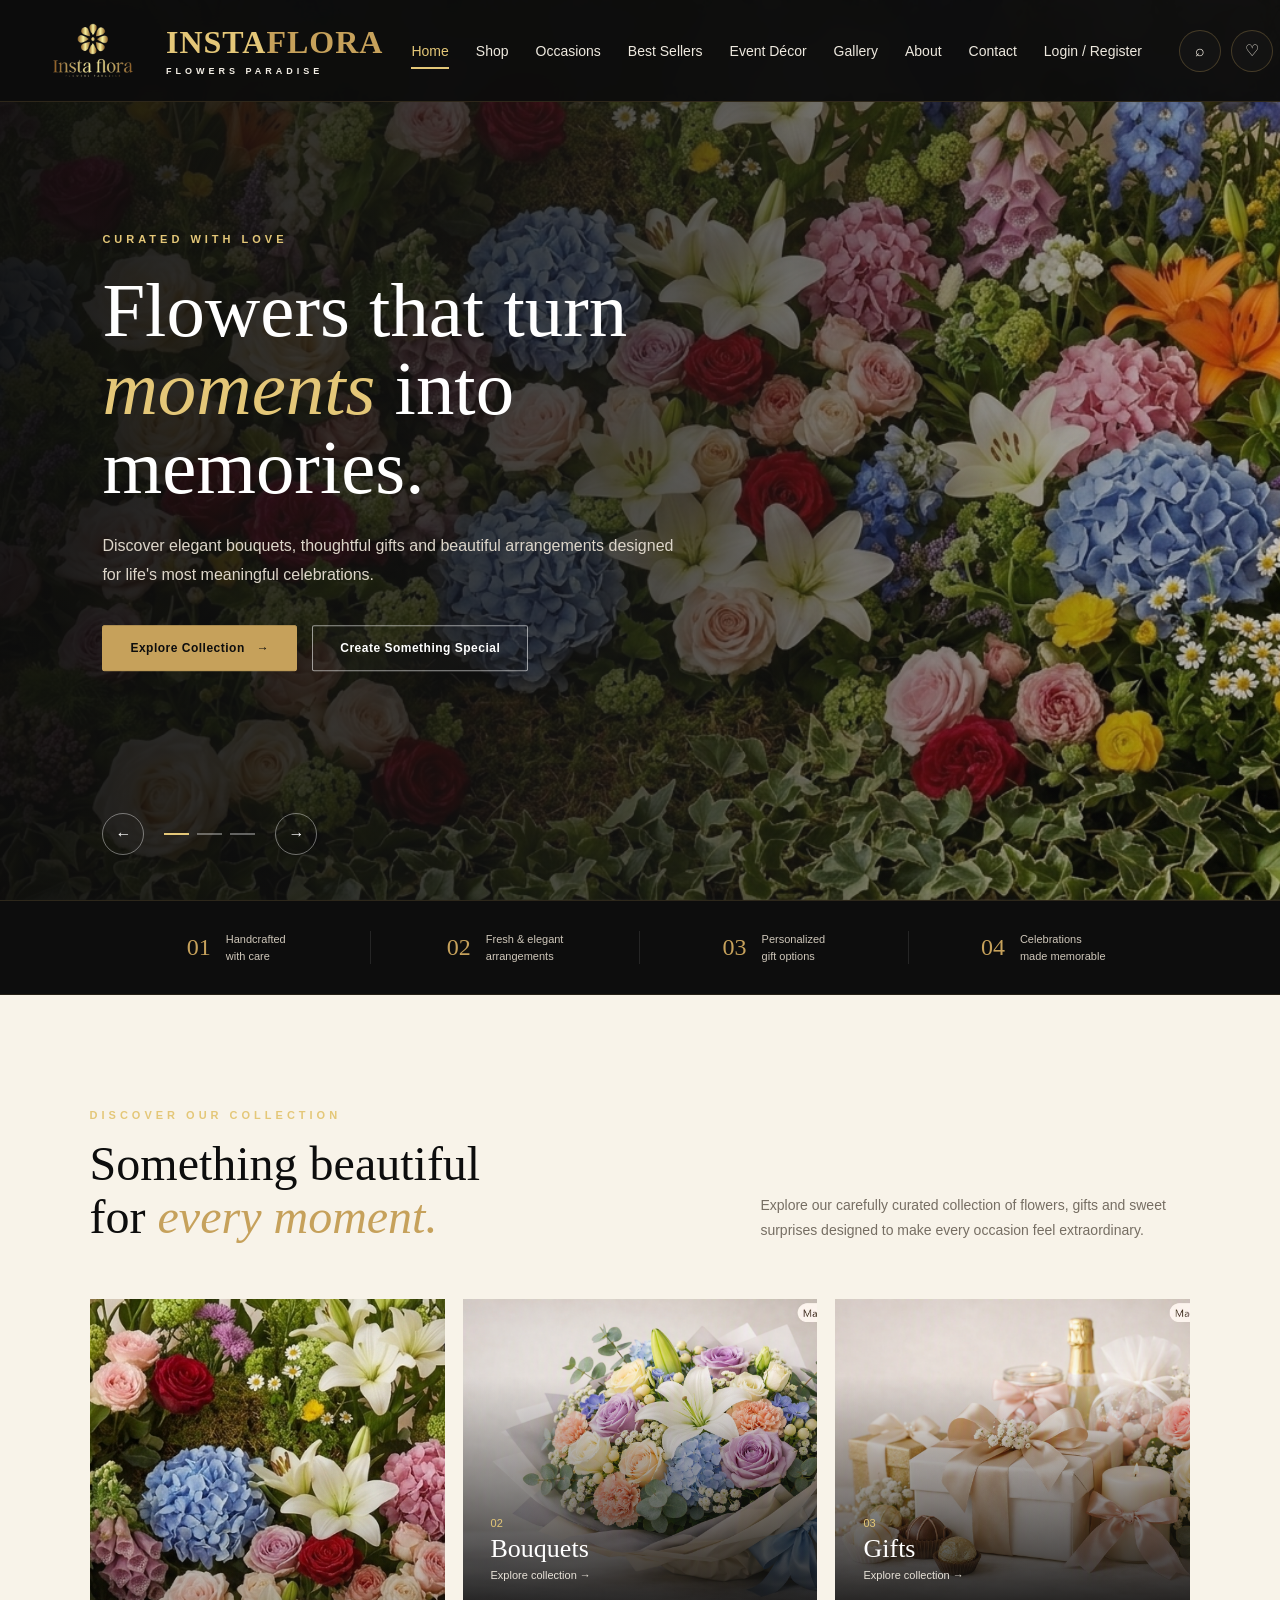
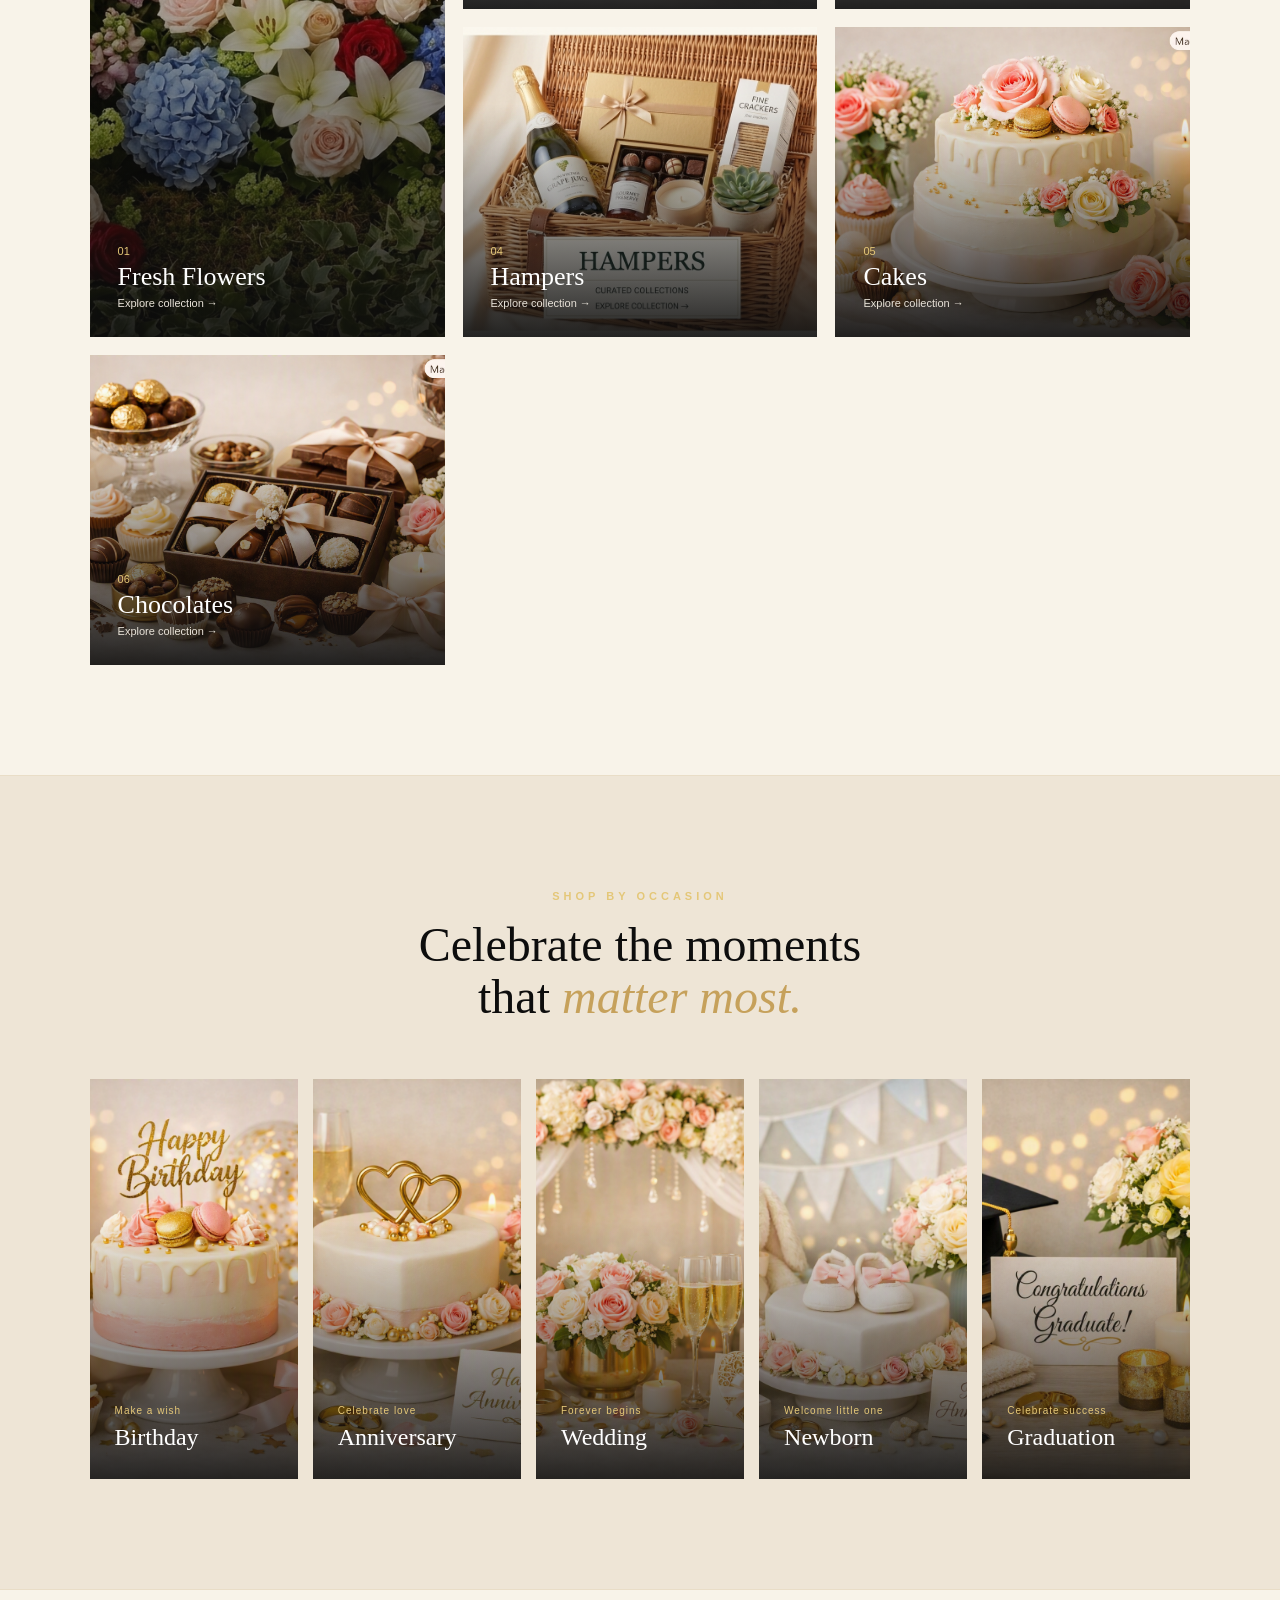
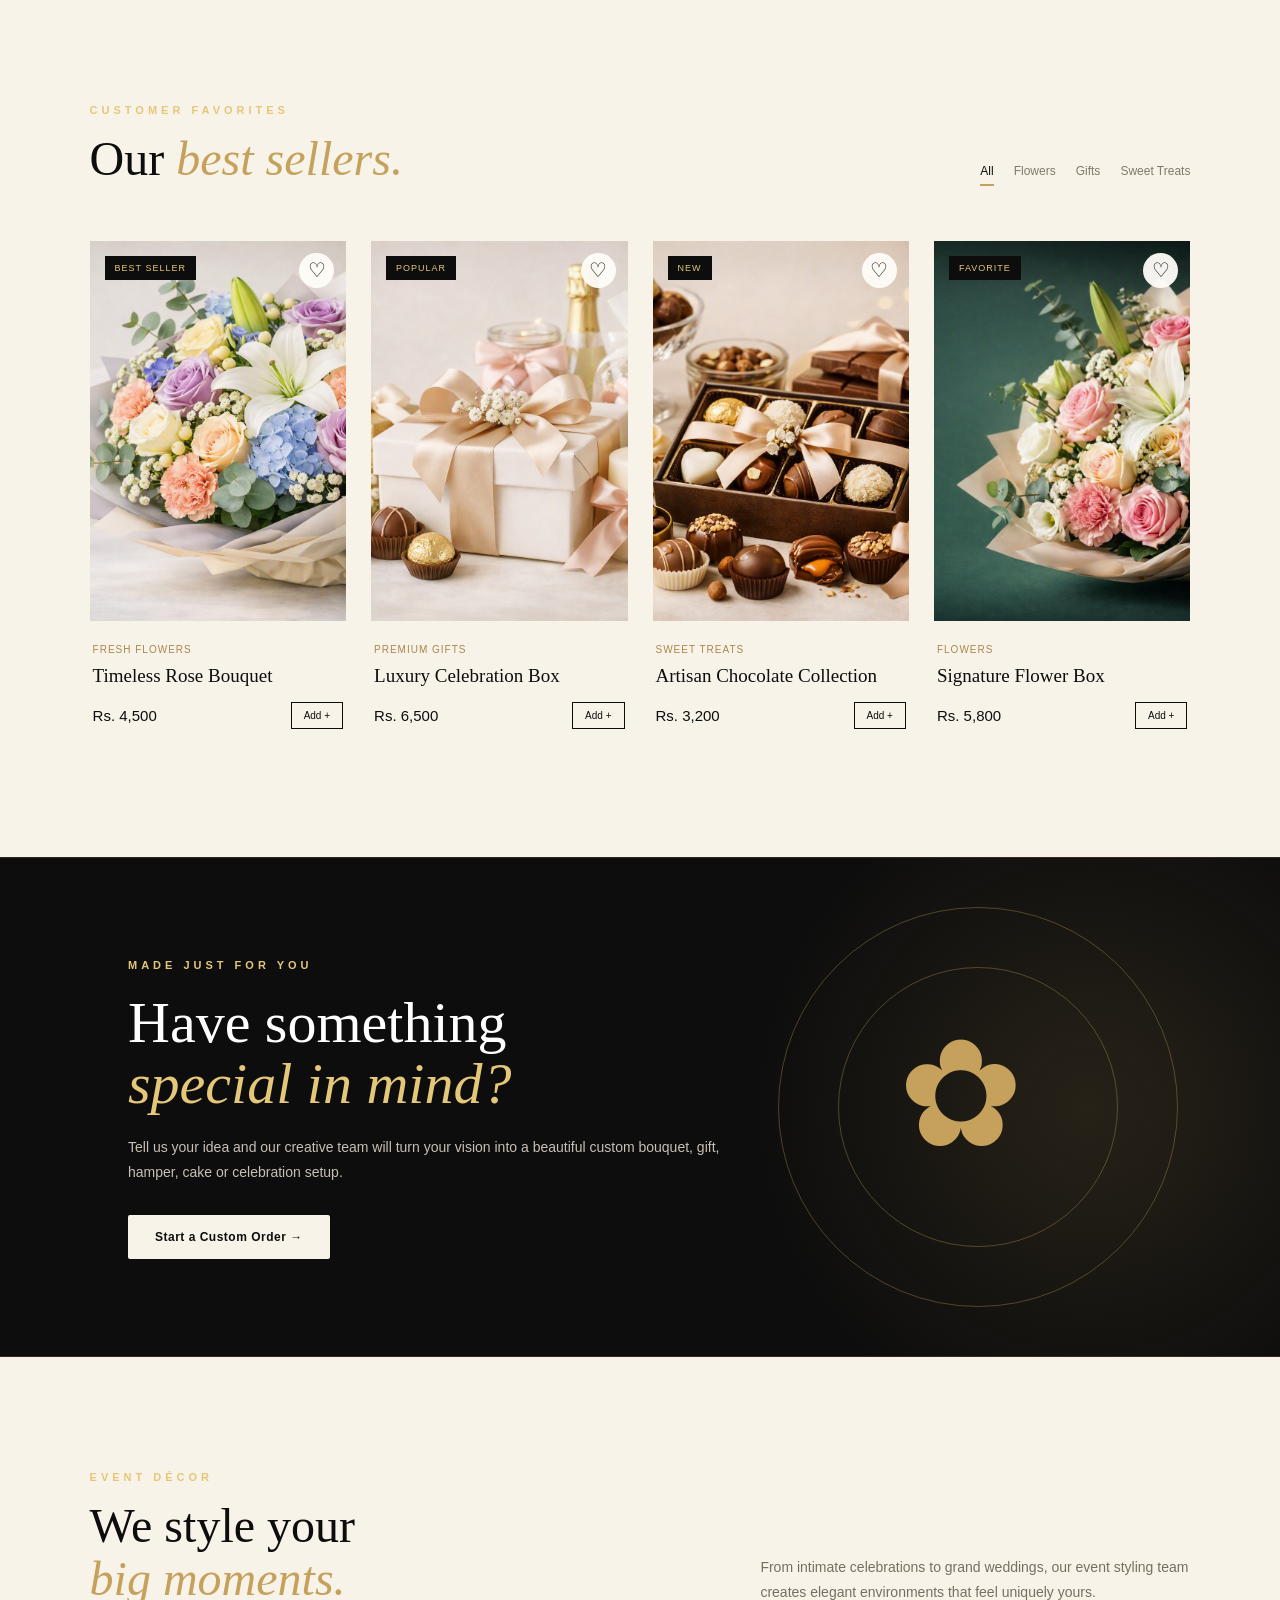
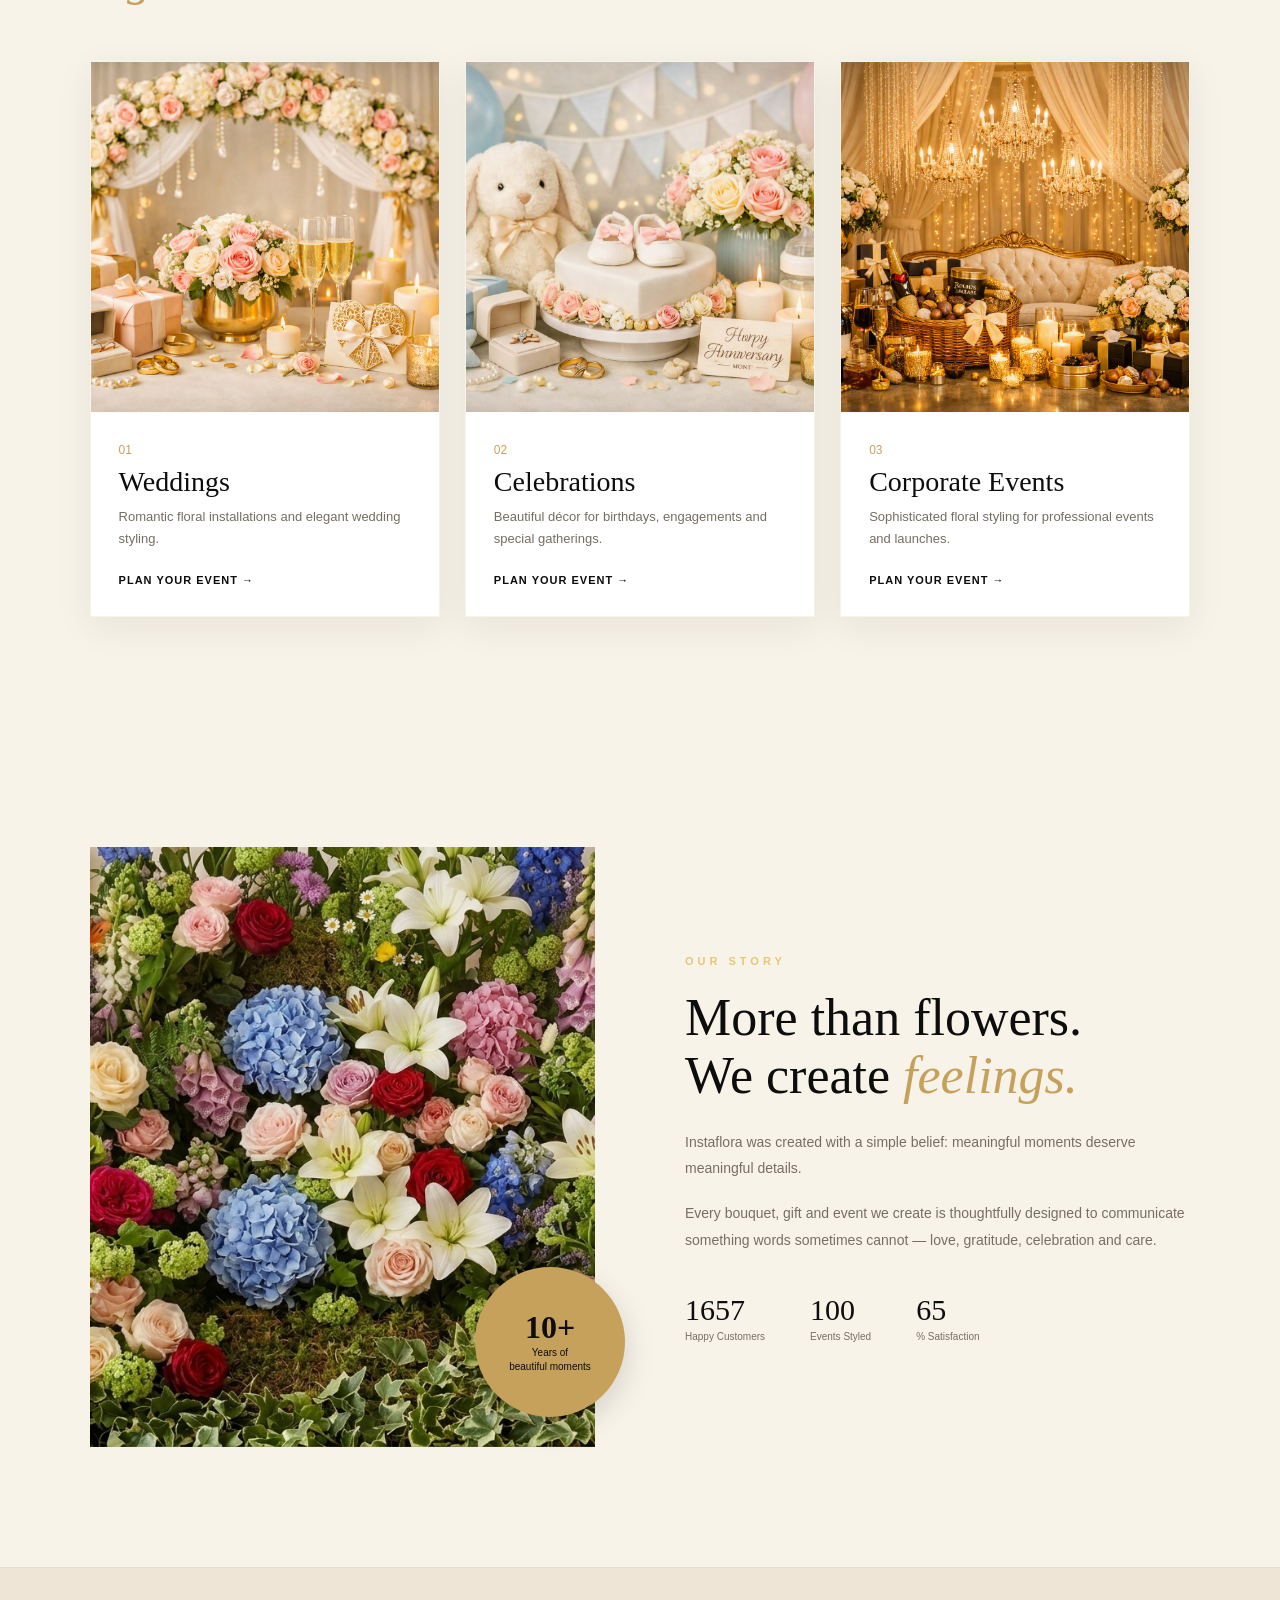
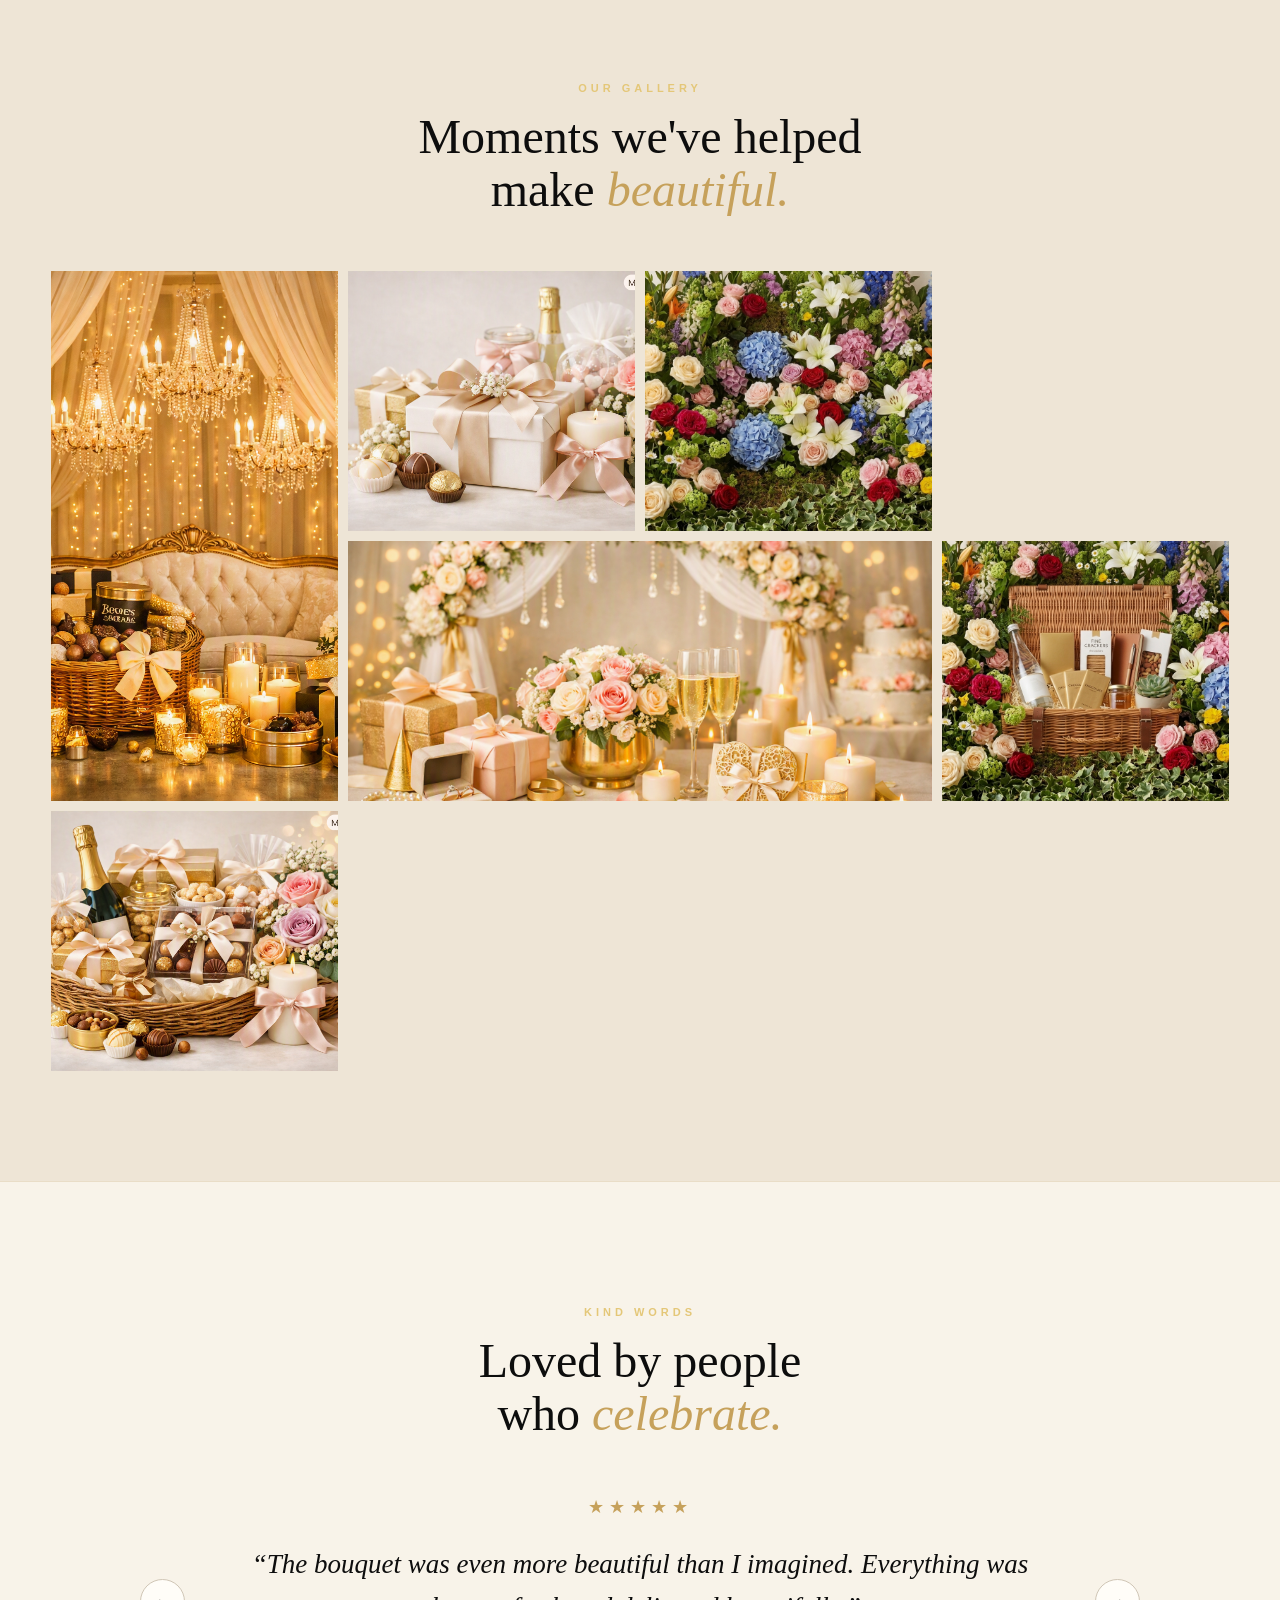
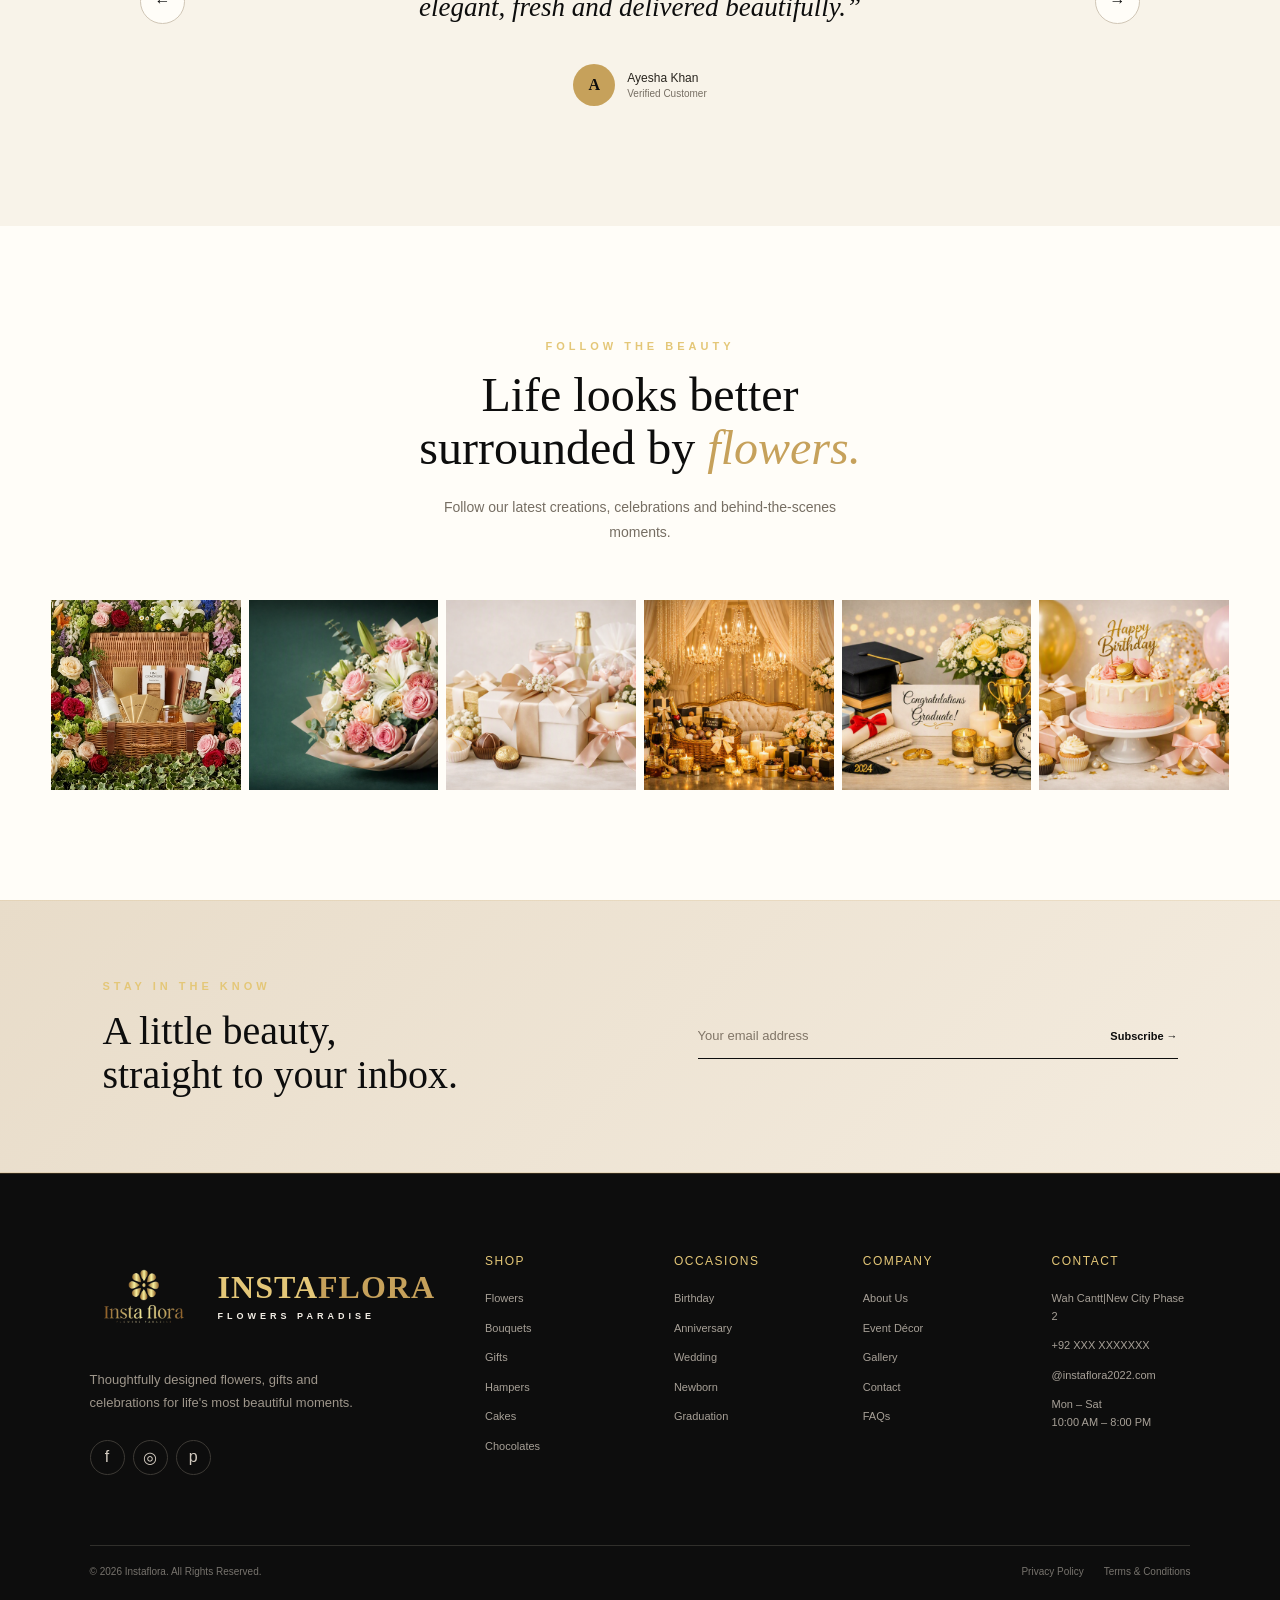
==== index.html @ aaa312b4 "Updated Instaflora website" ====
<!DOCTYPE html>
<html lang="en">
<head>

<meta charset="UTF-8">
<meta name="viewport" content="width=device-width, initial-scale=1.0">

<title>Instaflora | Flowers, Gifts & Event Décor</title>

<meta name="description"
content="Instaflora creates beautiful flowers, gifts, hampers, cakes, chocolates and elegant event décor for every special occasion.">

<link rel="stylesheet" href="index.css">

</head>

<body>

<!-- =====================================================
     NAVBAR
===================================================== -->

<header class="navbar" id="navbar">
    

    <div class="nav-container">

          <a href="index.html" class="brand">

    <img src="Logoinstaflora-removebg-preview.png" alt="Instaflora Logo">

    <div class="brand-text">
        <span>INSTA</span>FLORA
        <small>FLOWERS PARADISE</small>
    </div>

</a>


        <nav class="nav-menu" id="navMenu">

            <a href="#home" class="active">Home</a>

            <a href="shop.html">Shop</a>

            <a href="occasions.html">Occasions</a>

            <a href="#bestsellers">Best Sellers</a>

            <a href="#events">Event Décor</a>

            <a href="#gallery">Gallery</a>

            <a href="#about">About</a>

            <a href="#contact">Contact</a>
            <a href="#" class="mobile-account" id="mobileAccountBtn">
    Login / Register
</a>
         <div class="nav-actions">
      

            <button class="nav-icon" id="searchBtn" title="Search">
    ⌕
</button>

            <button class="nav-icon" title="Wishlist">
                ♡
            </button>

            <button class="nav-icon cart-button" title="Shopping Cart">
                🛒
                <span class="cart-count">0</span>

</nav>
       
         
            <button class="menu-toggle" id="menuToggle">
                ☰
            </button>

        </div>

    </div>

</header>
<!-- SEARCH OVERLAY -->
<div class="search-overlay" id="searchOverlay">

    <div class="search-box">

        <button class="search-close" id="searchClose">
            ×
        </button>

        <span>SEARCH INSTAFORA</span>

        <div class="search-input">
            <input
                type="text"
                id="searchInput"
                placeholder="Search flowers, gifts, bouquets..."
            >

            <button id="searchSubmit">
                →
            </button>
        </div>

    </div>

</div>

<!-- =====================================================
     LOGIN / REGISTER POPUP
===================================================== -->

<div class="account-modal" id="accountModal">

    <div class="account-modal-box">

        <button class="account-close" id="accountClose">
            ×
        </button>


        <!-- LOGO -->

        <img src="Logoinstaflora-removebg-preview.png"
             alt="Instaflora"
             class="account-modal-logo">


        <h2>Welcome to Instaflora</h2>

        <p class="account-modal-subtitle">
            Login or create your account
        </p>


        <!-- TABS -->

        <div class="account-tabs">

            <button class="account-tab active"
                    id="loginTab">

                Login

            </button>

            <button class="account-tab"
                    id="registerTab">

                Register

            </button>

        </div>


        <!-- LOGIN FORM -->

        <form class="account-form active"
              id="loginForm">

            <input
                type="email"
                placeholder="Email Address"
                required
            >

            <input
                type="password"
                placeholder="Password"
                required
            >

            <div class="account-options">

                <label>
                    <input type="checkbox">
                    Remember me
                </label>

                <a href="#">
                    Forgot Password?
                </a>

            </div>

            <button type="submit"
                    class="account-submit">

                Login

            </button>

        </form>


        <!-- REGISTER FORM -->

        <form class="account-form"
              id="registerForm">

            <input
                type="text"
                placeholder="Full Name"
                required
            >

            <input
                type="email"
                placeholder="Email Address"
                required
            >

            <input
                type="tel"
                placeholder="Phone Number"
                required
            >

            <input
                type="password"
                placeholder="Create Password"
                required
            >

            <input
                type="password"
                placeholder="Confirm Password"
                required
            >

            <button type="submit"
                    class="account-submit">

                Create Account

            </button>

        </form>


    </div>

</div>

<!-- =====================================================
     HERO
===================================================== -->

<main id="home">

<section class="hero">

    <div class="hero-slider">

        <!-- Slide 1 -->

        <div class="hero-slide active">

            <div class="hero-content">

                <span class="eyebrow">
                    CURATED WITH LOVE
                </span>

                <h1>
                    Flowers that turn
                    <span>moments</span>
                    into memories.
                </h1>

                <p>
                    Discover elegant bouquets, thoughtful gifts and
                    beautiful arrangements designed for life's most
                    meaningful celebrations.
                </p>

                <div class="hero-buttons">

                    <a href="#shop" class="btn btn-primary">
                        Explore Collection
                        <span>→</span>
                    </a>

                    <a href="#custom" class="btn btn-outline">
                        Create Something Special
                    </a>

                </div>

            </div>

        </div>


        <!-- Slide 2 -->

        <div class="hero-slide">

            <div class="hero-content">

                <span class="eyebrow">
                    YOUR MOMENT • YOUR STYLE
                </span>

                <h1>
                    Thoughtful gifts
                    <span>beautifully wrapped.</span>
                </h1>

                <p>
                    From luxurious hampers to personalized gifts,
                    create a present they will remember long after
                    the celebration ends.
                </p>

                <div class="hero-buttons">

                    <a href="#bestsellers" class="btn btn-primary">
                        Shop Best Sellers
                        <span>→</span>
                    </a>

                    <a href="#custom" class="btn btn-outline">
                        Customize a Gift
                    </a>

                </div>

            </div>

        </div>


        <!-- Slide 3 -->

        <div class="hero-slide">

            <div class="hero-content">

                <span class="eyebrow">
                    EVENTS • WEDDINGS • CELEBRATIONS
                </span>

                <h1>
                    Make your celebration
                    <span>unforgettable.</span>
                </h1>

                <p>
                    Elegant floral styling and event décor designed
                    around your vision, your venue and your story.
                </p>

                <div class="hero-buttons">

                    <a href="#events" class="btn btn-primary">
                        Discover Event Décor
                        <span>→</span>
                    </a>

                    <a href="#contact" class="btn btn-outline">
                        Talk to Our Team
                    </a>

                </div>

            </div>

        </div>

    </div>


    <!-- Slider Controls -->

    <div class="slider-controls">

        <button class="slider-arrow" id="prevSlide">
            ←
        </button>

        <div class="slider-dots">

            <button class="dot active" data-slide="0"></button>
            <button class="dot" data-slide="1"></button>
            <button class="dot" data-slide="2"></button>

        </div>

        <button class="slider-arrow" id="nextSlide">
            →
        </button>

    </div>

</section>



<!-- =====================================================
     TRUST BAR
===================================================== -->

<section class="trust-bar">

    <div class="trust-item">
        <strong>01</strong>
        <span>Handcrafted<br>with care</span>
    </div>

    <div class="trust-item">
        <strong>02</strong>
        <span>Fresh & elegant<br>arrangements</span>
    </div>

    <div class="trust-item">
        <strong>03</strong>
        <span>Personalized<br>gift options</span>
    </div>

    <div class="trust-item">
        <strong>04</strong>
        <span>Celebrations<br>made memorable</span>
    </div>

</section>



<!-- =====================================================
     SHOP CATEGORIES
===================================================== -->

<section class="section" id="shop">

    <div class="section-heading">

        <div>

            <span class="section-label">
                DISCOVER OUR COLLECTION
            </span>

            <h2>
                Something beautiful<br>
                for <em>every moment.</em>
            </h2>

        </div>

        <p>
            Explore our carefully curated collection of flowers,
            gifts and sweet surprises designed to make every
            occasion feel extraordinary.
        </p>

    </div>


    <div class="category-grid">

        <a href="#" class="category-card large">

            <img src="flowersgardan.jpg" alt="Fresh Flowers">

            <div class="category-overlay">

                <span>01</span>

                <h3>Fresh Flowers</h3>

                <p>Explore collection →</p>

            </div>

        </a>


        <a href="#" class="category-card">

            <img src="bouq.png" alt="Beautiful Bouquets">

            <div class="category-overlay">

                <span>02</span>

                <h3>Bouquets</h3>

                <p>Explore collection →</p>

            </div>

        </a>


        <a href="#" class="category-card">

            <img src="gift.png" alt="Premium Gifts">

            <div class="category-overlay">

                <span>03</span>

                <h3>Gifts</h3>

                <p>Explore collection →</p>

            </div>

        </a>


        <a href="#" class="category-card">

            <img src="hamper.jpg" alt="Gift Hampers">

            <div class="category-overlay">

                <span>04</span>

                <h3>Hampers</h3>

                <p>Explore collection →</p>

            </div>

        </a>


        <a href="#" class="category-card">

            <img src="cake.png" alt="Cakes">

            <div class="category-overlay">

                <span>05</span>

                <h3>Cakes</h3>

                <p>Explore collection →</p>

            </div>

        </a>


        <a href="#" class="category-card">

            <img src="chocolate.png" alt="Chocolates">

            <div class="category-overlay">

                <span>06</span>

                <h3>Chocolates</h3>

                <p>Explore collection →</p>

            </div>

        </a>

    </div>

</section>



<!-- =====================================================
     OCCASIONS
===================================================== -->

<section class="occasion-section" id="occasions">

    <div class="section-heading centered">

        <span class="section-label">
            SHOP BY OCCASION
        </span>

        <h2>
            Celebrate the moments<br>
            that <em>matter most.</em>
        </h2>

    </div>


    <div class="occasion-grid">

        <a href="#" class="occasion-card">

            <img src="Birthday.png" alt="Birthday">

            <div>
                <span>Make a wish</span>
                <h3>Birthday</h3>
            </div>

        </a>


        <a href="#" class="occasion-card">

            <img src="Anniversary.png" alt="Anniversary">

            <div>
                <span>Celebrate love</span>
                <h3>Anniversary</h3>
            </div>

        </a>


        <a href="#" class="occasion-card">

            <img src="wedding.png" alt="Wedding">

            <div>
                <span>Forever begins</span>
                <h3>Wedding</h3>
            </div>

        </a>


        <a href="#" class="occasion-card">

            <img src="Newborn.png" alt="Newborn">

            <div>
                <span>Welcome little one</span>
                <h3>Newborn</h3>
            </div>

        </a>


        <a href="#" class="occasion-card">

            <img src="gradu.png" alt="Graduation">

            <div>
                <span>Celebrate success</span>
                <h3>Graduation</h3>
            </div>

        </a>

    </div>

</section>



<!-- =====================================================
     BEST SELLERS
===================================================== -->

<section class="section" id="bestsellers">

    <div class="section-heading">

        <div>

            <span class="section-label">
                CUSTOMER FAVORITES
            </span>

            <h2>
                Our <em>best sellers.</em>
            </h2>

        </div>

        <div class="filter-buttons">

            <button class="filter active" data-filter="all">
                All
            </button>

            <button class="filter" data-filter="flowers">
                Flowers
            </button>

            <button class="filter" data-filter="gifts">
                Gifts
            </button>

            <button class="filter" data-filter="sweet">
                Sweet Treats
            </button>

        </div>

    </div>


    <div class="product-grid">


        <!-- Product 1 -->

        <article class="product-card" data-category="flowers">

            <div class="product-image">

                <span class="product-tag">
                    BEST SELLER
                </span>

                <button class="wishlist">
                    ♡
                </button>

                <img src="bouq.png" alt="Elegant Rose Bouquet">

            </div>

            <div class="product-info">

                <span>Fresh Flowers</span>

                <h3>Timeless Rose Bouquet</h3>

                <div class="product-bottom">

                    <strong>Rs. 4,500</strong>

                    <button class="add-cart">
                        Add +
                    </button>

                </div>

            </div>

        </article>


        <!-- Product 2 -->

        <article class="product-card" data-category="gifts">

            <div class="product-image">

                <span class="product-tag">
                    POPULAR
                </span>

                <button class="wishlist">
                    ♡
                </button>

                <img src="gift.png" alt="Luxury Gift Box">

            </div>

            <div class="product-info">

                <span>Premium Gifts</span>

                <h3>Luxury Celebration Box</h3>

                <div class="product-bottom">

                    <strong>Rs. 6,500</strong>

                    <button class="add-cart">
                        Add +
                    </button>

                </div>

            </div>

        </article>


        <!-- Product 3 -->

        <article class="product-card" data-category="sweet">

            <div class="product-image">

                <span class="product-tag">
                    NEW
                </span>

                <button class="wishlist">
                    ♡
                </button>

                <img src="chocolate.png" alt="Chocolate Gift">

            </div>

            <div class="product-info">

                <span>Sweet Treats</span>

                <h3>Artisan Chocolate Collection</h3>

                <div class="product-bottom">

                    <strong>Rs. 3,200</strong>

                    <button class="add-cart">
                        Add +
                    </button>

                </div>

            </div>

        </article>


        <!-- Product 4 -->

        <article class="product-card" data-category="flowers">

            <div class="product-image">

                <span class="product-tag">
                    FAVORITE
                </span>

                <button class="wishlist">
                    ♡
                </button>

                <img src="flowers.png" alt="Luxury Flower Box">

            </div>

            <div class="product-info">

                <span>Flowers</span>

                <h3>Signature Flower Box</h3>

                <div class="product-bottom">

                    <strong>Rs. 5,800</strong>

                    <button class="add-cart">
                        Add +
                    </button>

                </div>

            </div>

        </article>

    </div>

</section>



<!-- =====================================================
     CUSTOM ORDER
===================================================== -->

<section class="custom-section" id="custom">

    <div class="custom-content">

        <span class="section-label">
            MADE JUST FOR YOU
        </span>

        <h2>
            Have something<br>
            <em>special in mind?</em>
        </h2>

        <p>
            Tell us your idea and our creative team will turn
            your vision into a beautiful custom bouquet, gift,
            hamper, cake or celebration setup.
        </p>

        <a href="#contact" class="btn btn-light">
            Start a Custom Order →
        </a>

    </div>


    <div class="custom-decoration">

        <div class="circle circle-one"></div>
        <div class="circle circle-two"></div>

        <div class="custom-flower">
            ✿
        </div>

    </div>

</section>



<!-- =====================================================
     EVENT DÉCOR
===================================================== -->

<section class="section event-section" id="events">

    <div class="section-heading">

        <div>

            <span class="section-label">
                EVENT DÉCOR
            </span>

            <h2>
                We style your<br>
                <em>big moments.</em>
            </h2>

        </div>

        <p>
            From intimate celebrations to grand weddings,
            our event styling team creates elegant environments
            that feel uniquely yours.
        </p>

    </div>


    <div class="event-grid">

        <div class="event-card">

            <img src="wedding.png" alt="Wedding Decoration">

            <div class="event-info">

                <span>01</span>

                <h3>Weddings</h3>

                <p>
                    Romantic floral installations and elegant
                    wedding styling.
                </p>

                <a href="#contact">
                    Plan your event →
                </a>

            </div>

        </div>


        <div class="event-card">

            <img src="Newborn.png" alt="Celebration Decoration">

            <div class="event-info">

                <span>02</span>

                <h3>Celebrations</h3>

                <p>
                    Beautiful décor for birthdays, engagements
                    and special gatherings.
                </p>

                <a href="#contact">
                    Plan your event →
                </a>

            </div>

        </div>


        <div class="event-card">

            <img src="eventdec.png" alt="Corporate Event Decoration">

            <div class="event-info">

                <span>03</span>

                <h3>Corporate Events</h3>

                <p>
                    Sophisticated floral styling for professional
                    events and launches.
                </p>

                <a href="#contact">
                    Plan your event →
                </a>

            </div>

        </div>

    </div>

</section>



<!-- =====================================================
     ABOUT / STORY
===================================================== -->

<section class="story-section" id="about">

    <div class="story-image">

        <div class="story-image-main">

            <img src="flowersgardan.jpg"
                 alt="Instaflora flowers">

        </div>

        <div class="story-badge">

            <strong>10+</strong>

            <span>
                Years of<br>
                beautiful moments
            </span>

        </div>

    </div>


    <div class="story-content">

        <span class="section-label">
            OUR STORY
        </span>

        <h2>
            More than flowers.<br>
            We create <em>feelings.</em>
        </h2>

        <p>
            Instaflora was created with a simple belief:
            meaningful moments deserve meaningful details.
        </p>

        <p>
            Every bouquet, gift and event we create is thoughtfully
            designed to communicate something words sometimes
            cannot — love, gratitude, celebration and care.
        </p>

        <div class="story-stats">

            <div>
                <strong class="counter" data-target="2500">
                    0
                </strong>
                <span>Happy Customers</span>
            </div>

            <div>
                <strong class="counter" data-target="150">
                    0
                </strong>
                <span>Events Styled</span>
            </div>

            <div>
                <strong class="counter" data-target="98">
                    0
                </strong>
                <span>% Satisfaction</span>
            </div>

        </div>

    </div>

</section>



<!-- =====================================================
     GALLERY
===================================================== -->

<section class="gallery-section" id="gallery">

    <div class="section-heading centered">

        <span class="section-label">
            OUR GALLERY
        </span>

        <h2>
            Moments we've helped<br>
            make <em>beautiful.</em>
        </h2>

    </div>


    <div class="gallery-grid">

        <div class="gallery-item tall">
            <img src="eventdec.png" alt="Floral arrangement">
        </div>

        <div class="gallery-item">
            <img src="gift.png" alt="Gift arrangement">
        </div>

        <div class="gallery-item">
            <img src="flowersgardan.jpg" alt="Event flowers">
        </div>

        <div class="gallery-item wide">
            <img src="wedding.png" alt="Wedding décor">
        </div>

        <div class="gallery-item">
            <img src="bouquets.jpg" alt="Bouquet">
        </div>

        <div class="gallery-item">
            <img src="gifts.png" alt="Celebration décor">
        </div>

    </div>

</section>



<!-- =====================================================
     REVIEWS
===================================================== -->

<section class="review-section">

    <div class="section-heading centered">

        <span class="section-label">
            KIND WORDS
        </span>

        <h2>
            Loved by people<br>
            who <em>celebrate.</em>
        </h2>

    </div>


    <div class="review-container">

        <button class="review-arrow" id="reviewPrev">
            ←
        </button>


        <div class="review-card active">

            <div class="stars">
                ★★★★★
            </div>

            <blockquote>
                “The bouquet was even more beautiful than
                I imagined. Everything was elegant, fresh
                and delivered beautifully.”
            </blockquote>

            <div class="review-person">

                <div class="avatar">
                    A
                </div>

                <div>
                    <strong>Ayesha Khan</strong>
                    <span>Verified Customer</span>
                </div>

            </div>

        </div>


        <div class="review-card">

            <div class="stars">
                ★★★★★
            </div>

            <blockquote>
                “They transformed our engagement venue
                completely. The floral styling looked
                absolutely stunning.”
            </blockquote>

            <div class="review-person">

                <div class="avatar">
                    S
                </div>

                <div>
                    <strong>Sarah Ahmed</strong>
                    <span>Event Client</span>
                </div>

            </div>

        </div>


        <div class="review-card">

            <div class="stars">
                ★★★★★
            </div>

            <blockquote>
                “The customized gift box was perfect.
                The team understood exactly what I wanted.”
            </blockquote>

            <div class="review-person">

                <div class="avatar">
                    M
                </div>

                <div>
                    <strong>Mariam Ali</strong>
                    <span>Verified Customer</span>
                </div>

            </div>

        </div>


        <button class="review-arrow" id="reviewNext">
            →
        </button>

    </div>

</section>



<!-- =====================================================
     INSTAGRAM STYLE SECTION
===================================================== -->

<section class="social-section">

    <div class="section-heading centered">

        <span class="section-label">
            FOLLOW THE BEAUTY
        </span>

        <h2>
            Life looks better<br>
            surrounded by <em>flowers.</em>
        </h2>

        <p>
            Follow our latest creations, celebrations and
            behind-the-scenes moments.
        </p>

    </div>


    <div class="social-grid">

        <div>
            <img src="bouquets.jpg" alt="">
        </div>

        <div>
            <img src="flowers.png" alt="">
        </div>

        <div>
            <img src="gift.png" alt="">
        </div>

        <div>
            <img src="eventdec.png" alt="">
        </div>

        <div>
            <img src="gradu.png" alt="">
        </div>

        <div>
            <img src="Birthday.png" alt="">
        </div>

    </div>

</section>



<!-- =====================================================
     NEWSLETTER
===================================================== -->

<section class="newsletter">

    <div>

        <span class="section-label">
            STAY IN THE KNOW
        </span>

        <h2>
            A little beauty,<br>
            straight to your inbox.
        </h2>

    </div>


    <form id="newsletterForm">

        <input
            type="email"
            id="newsletterEmail"
            placeholder="Your email address"
            required
        >

        <button type="submit">
            Subscribe →
        </button>

    </form>

</section>



<!-- =====================================================
     FOOTER
===================================================== -->

<footer id="contact">

    <div class="footer-main">

        <div class="footer-brand">

            <a href="#home" class="brand footer-logo">

                 <img src="Logoinstaflora-removebg-preview.png"
         alt="Instaflora Logo"
         class="brand-logo">

                <div class="brand-text">
                    <span>INSTA</span>FLORA
                    <small>FLOWERS PARADISE</small>
                </div>

            </a>

            <p>
                Thoughtfully designed flowers, gifts and
                celebrations for life's most beautiful moments.
            </p>

            <div class="social-links">

                <a href="#">f</a>
                <a href="#">◎</a>
                <a href="#">p</a>

            </div>

        </div>


        <div class="footer-column">

            <h4>Shop</h4>

            <a href="shop.html">Flowers</a>
            <a href="shop.html">Bouquets</a>
            <a href="shop.html">Gifts</a>
            <a href="shop.html">Hampers</a>
            <a href="shop.html">Cakes</a>
            <a href="shop.html">Chocolates</a>

        </div>


        <div class="footer-column">

            <h4>Occasions</h4>

            <a href="occasions.html">Birthday</a>
            <a href="occasions.html">Anniversary</a>
            <a href="occasions.html">Wedding</a>
            <a href="occasions.html">Newborn</a>
            <a href="occasions.html">Graduation</a>

        </div>


        <div class="footer-column">

            <h4>Company</h4>

            <a href="#about">About Us</a>
            <a href="#events">Event Décor</a>
            <a href="#gallery">Gallery</a>
            <a href="#contact">Contact</a>
            <a href="#">FAQs</a>

        </div>


        <div class="footer-column">

            <h4>Contact</h4>

            <p>
                Wah Cantt|New City Phase 2
            </p>

            <p>
                +92 XXX XXXXXXX
            </p>

            <p>
                @instaflora2022.com
            </p>

            <p>
                Mon – Sat<br>
                10:00 AM – 8:00 PM
            </p>

        </div>

    </div>


    <div class="footer-bottom">

        <span>
            © 2026 Instaflora. All Rights Reserved.
        </span>

        <div>
            <a href="#">Privacy Policy</a>
            <a href="#">Terms & Conditions</a>
        </div>

    </div>

</footer>



<!-- BACK TO TOP -->

<button class="back-top" id="backTop">
    ↑
</button>


<script src="index.js"></script>

</body>
</html>
---- index.css ----
/* =====================================================
   INSTALFLORA
   PREMIUM FLOWER & GIFT WEBSITE
   LUXURY BLACK • CHARCOAL • GOLD THEME
===================================================== */

*{
    margin:0;
    padding:0;
    box-sizing:border-box;
}

html{
    scroll-behavior:smooth;
}

body{
    font-family:Georgia, "Times New Roman", serif;
    background:#f8f3e9;
    color:#29251f;
    overflow-x:hidden;
}

button,
input{
    font:inherit;
}

a{
    text-decoration:none;
    color:inherit;
}

img{
    width:100%;
    display:block;
}


/* =====================================================
   PREMIUM COLOR PALETTE
===================================================== */

:root{

    /* Logo inspired dark colors */
    --black:#0d0d0d;
    --charcoal:#171717;
    --dark:#202020;
    --dark-soft:#292929;

    /* Luxury gold */
    --gold:#c6a15b;
    --gold-light:#e4c778;
    --gold-bright:#d8b667;

    /* Light backgrounds */
    --cream:#f8f3e9;
    --ivory:#fffdf8;
    --beige:#eee5d6;
    --beige-dark:#e5dac8;

    /* Elegant secondary colors */
    --bronze:#a9874d;
    --brown:#665846;

    /* Text */
    --text:#29251f;
    --muted:#766e63;
    --light-text:#d9d2c6;
}


/* =====================================================
   NAVBAR
===================================================== */

.navbar{
    position:fixed;
    top:0;
    left:0;
    width:100%;
    z-index:1000;

    background:rgba(13,13,13,.97);

    backdrop-filter:blur(14px);
    -webkit-backdrop-filter:blur(14px);

    border-bottom:1px solid rgba(198,161,91,.18);

    transition:.4s ease;
}

.navbar.scrolled{
    background:rgba(13,13,13,.99);

    box-shadow:
        0 10px 35px rgba(0,0,0,.30);
}

.nav-container{
    width:100%;
    max-width:1550px;

    min-height:100px;

    margin:0 auto;

    padding:8px 38px;

    display:flex;
    align-items:center;

    gap:28px;
}


/* =====================================================
   BRAND
===================================================== */

.brand{
    display:flex;
    align-items:center;

    gap:18px;

    flex-shrink:0;

    text-decoration:none;
}


/* =====================================================
   LOGO IMAGE
===================================================== */

.brand img{
    width:110px;
    height:85px;

    object-fit:contain;

    display:block;

    flex-shrink:0;

    transition:.3s ease;
}

.brand:hover img{
    transform:scale(1.04);
}


/* =====================================================
   BRAND TEXT
===================================================== */

.brand-text{
    color:var(--gold);

    font-family:Georgia, "Times New Roman", serif;

    font-size:32px;

    font-weight:700;

    letter-spacing:1px;

    line-height:1;

    white-space:nowrap;
}


/* INSTA */

.brand-text span{
    color:var(--gold-light);
}


/* FLORA */

.brand-text{
    color:var(--gold);
}


/* =====================================================
   TAGLINE
===================================================== */

.brand-text small{
    display:block;

    margin-top:9px;

    color:#f3eee5;

    font-family:Arial, sans-serif;

    font-size:9px;

    font-weight:600;

    letter-spacing:4px;

    line-height:1;

    white-space:nowrap;
}


/* =====================================================
   NAVIGATION
===================================================== */

.nav-menu{
    display:flex;

    align-items:center;

    gap:27px;

    margin-left:auto;
}

.nav-menu a{
    font-family:Arial, sans-serif;

    color:#eee9df;

    font-size:14px;

    position:relative;

    padding:13px 0;

    transition:.3s ease;

    white-space:nowrap;
}

.nav-menu a::after{
    content:"";

    position:absolute;

    bottom:3px;
    left:0;

    width:0;
    height:2px;

    background:var(--gold-light);

    transition:.3s ease;
}

.nav-menu a:hover,
.nav-menu a.active{
    color:var(--gold-light);
}

.nav-menu a:hover::after,
.nav-menu a.active::after{
    width:100%;
}


/* =====================================================
   NAV ACTIONS
===================================================== */

.nav-actions{
    display:flex;

    align-items:center;

    gap:10px;

    margin-left:10px;

    flex-shrink:0;
}

.nav-icon{
    width:42px;
    height:42px;

    border:1px solid rgba(198,161,91,.28);

    background:rgba(255,255,255,.02);

    color:#f4eee3;

    border-radius:50%;

    cursor:pointer;

    transition:.3s ease;

    position:relative;

    display:flex;

    align-items:center;
    justify-content:center;
}

.nav-icon:hover{
    border-color:var(--gold);

    color:var(--gold-light);

    background:rgba(198,161,91,.08);

    transform:translateY(-2px);
}


/* CART COUNT */

.cart-count{
    position:absolute;

    top:-5px;
    right:-4px;

    width:18px;
    height:18px;

    border-radius:50%;

    background:var(--gold);

    color:var(--black);

    font:10px Arial, sans-serif;

    font-weight:bold;

    display:flex;

    align-items:center;
    justify-content:center;
}
/* =====================================================
   LOGIN / REGISTER NAVBAR BUTTON
===================================================== */

.account-btn{
    padding:13px 18px;

    background:var(--gold);

    color:#111;

    border:1px solid var(--gold);

    cursor:pointer;

    font:
        700 11px Arial,
        sans-serif;

    text-transform:uppercase;

    letter-spacing:1px;

    white-space:nowrap;

    transition:.3s ease;
}

.account-btn:hover{
    background:var(--gold-light);

    border-color:var(--gold-light);

    transform:translateY(-2px);

    box-shadow:
        0 8px 20px
        rgba(212,175,55,.25);
}


/* =====================================================
   MOBILE MENU BUTTON
===================================================== */

.menu-toggle{
    display:none;

    width:42px;
    height:42px;

    background:transparent;

    border:1px solid rgba(198,161,91,.30);

    color:var(--gold-light);

    border-radius:50%;

    font-size:22px;

    cursor:pointer;

    align-items:center;
    justify-content:center;
}


/* =====================================================
   HERO
===================================================== */

.hero{
    height:100vh;

    min-height:650px;

    position:relative;

    overflow:hidden;

    background:
        linear-gradient(
            90deg,
            rgba(13,13,13,.94),
            rgba(20,20,20,.72),
            rgba(20,20,20,.18)
        ),
        url("flowersgardan.jpg")
        center/cover no-repeat;
}

.hero-slider{
    height:100%;
}

.hero-slide{
    position:absolute;

    inset:0;

    opacity:0;

    visibility:hidden;

    transition:1s ease;
}

.hero-slide.active{
    opacity:1;

    visibility:visible;
}

.hero-content{
    max-width:720px;

    position:absolute;

    left:8%;

    top:50%;

    transform:translateY(-50%);

    color:#fff;
}


/* EYEBROW */

.eyebrow,
.section-label{
    font-family:Arial, sans-serif;

    color:var(--gold-light);

    font-size:11px;

    letter-spacing:4px;

    font-weight:bold;
}


/* HERO HEADING */

.hero h1{
    font-size:clamp(48px,6vw,82px);

    line-height:1.02;

    font-weight:normal;

    margin:25px 0;

    color:#fff;
}

.hero h1 span{
    color:var(--gold-light);

    font-style:italic;
}

.hero p{
    font-family:Arial, sans-serif;

    max-width:580px;

    line-height:1.8;

    color:#ddd6ca;

    font-size:16px;
}


/* =====================================================
   HERO BUTTONS
===================================================== */

.hero-buttons{
    display:flex;

    gap:15px;

    margin-top:35px;

    flex-wrap:wrap;
}

.btn{
    display:inline-flex;

    align-items:center;
    justify-content:center;

    gap:12px;

    padding:15px 27px;

    border-radius:2px;

    font-family:Arial, sans-serif;

    font-size:12px;

    font-weight:bold;

    letter-spacing:.5px;

    transition:.3s ease;
}

.btn-primary{
    background:var(--gold);

    color:var(--black);

    border:1px solid var(--gold);
}

.btn-primary:hover{
    background:var(--gold-light);

    border-color:var(--gold-light);

    transform:translateY(-3px);

    box-shadow:0 10px 25px rgba(198,161,91,.25);
}

.btn-outline{
    border:1px solid rgba(255,255,255,.55);

    color:white;

    background:rgba(255,255,255,.02);
}

.btn-outline:hover{
    background:var(--gold);

    border-color:var(--gold);

    color:var(--black);
}

.btn-light{
    background:var(--cream);

    color:var(--black);
}

.btn-light:hover{
    background:var(--gold-light);

    transform:translateY(-3px);
}


/* =====================================================
   SLIDER
===================================================== */

.slider-controls{
    position:absolute;

    bottom:45px;
    left:8%;

    display:flex;

    align-items:center;

    gap:20px;
}

.slider-arrow{
    width:42px;
    height:42px;

    background:transparent;

    color:white;

    border:1px solid rgba(255,255,255,.4);

    border-radius:50%;

    cursor:pointer;

    transition:.3s;
}

.slider-arrow:hover{
    border-color:var(--gold);

    color:var(--gold-light);

    background:rgba(198,161,91,.08);
}

.slider-dots{
    display:flex;

    gap:8px;
}

.dot{
    width:25px;
    height:2px;

    border:0;

    background:rgba(255,255,255,.35);

    cursor:pointer;
}

.dot.active{
    background:var(--gold-light);
}


/* =====================================================
   TRUST BAR
===================================================== */

.trust-bar{
    background:var(--black);

    color:white;

    display:grid;

    grid-template-columns:repeat(4,1fr);

    padding:30px 8%;

    border-top:1px solid rgba(198,161,91,.18);

    border-bottom:1px solid rgba(198,161,91,.12);
}

.trust-item{
    display:flex;

    align-items:center;

    justify-content:center;

    gap:15px;

    border-right:1px solid rgba(255,255,255,.10);
}

.trust-item:last-child{
    border:0;
}

.trust-item strong{
    color:var(--gold);

    font-size:24px;

    font-weight:normal;
}

.trust-item span{
    font:11px/1.5 Arial,sans-serif;

    color:#cfc7ba;
}


/* =====================================================
   GENERAL SECTIONS
===================================================== */

.section{
    padding:110px 7%;

    max-width:1500px;

    margin:auto;
}

.section-heading{
    display:flex;

    justify-content:space-between;

    align-items:end;

    gap:50px;

    margin-bottom:55px;
}

.section-heading h2{
    font-size:48px;

    line-height:1.1;

    font-weight:normal;

    margin-top:15px;

    color:var(--black);
}

.section-heading h2 em{
    color:var(--gold);

    font-style:italic;
}

.section-heading > p{
    max-width:430px;

    color:var(--muted);

    font:14px/1.8 Arial,sans-serif;
}

.centered{
    display:block;

    text-align:center;
}

.centered > p{
    margin:20px auto;
}


/* =====================================================
   CATEGORIES
===================================================== */

.category-grid{
    display:grid;

    grid-template-columns:repeat(3,1fr);

    gap:18px;
}

.category-card{
    height:310px;

    position:relative;

    overflow:hidden;

    background:#ddd;
}

.category-card.large{
    grid-row:span 2;

    height:auto;
}

.category-card img{
    height:100%;

    object-fit:cover;

    transition:1s;
}

.category-card:hover img{
    transform:scale(1.08);
}

.category-overlay{
    position:absolute;

    inset:0;

    display:flex;

    flex-direction:column;

    justify-content:end;

    padding:28px;

    color:white;

    background:
        linear-gradient(
            transparent 25%,
            rgba(13,13,13,.90)
        );
}

.category-overlay span{
    color:var(--gold-light);

    font:11px Arial;
}

.category-overlay h3{
    font-size:26px;

    font-weight:normal;

    margin:5px 0;
}

.category-overlay p{
    font:11px Arial;

    color:#e8e2d8;
}


/* =====================================================
   OCCASIONS
===================================================== */

.occasion-section{
    background:var(--beige);

    padding:110px 7%;

    border-top:1px solid rgba(198,161,91,.12);

    border-bottom:1px solid rgba(198,161,91,.12);
}

.occasion-grid{
    max-width:1400px;

    margin:auto;

    display:grid;

    grid-template-columns:repeat(5,1fr);

    gap:15px;
}

.occasion-card{
    height:400px;

    position:relative;

    overflow:hidden;
}

.occasion-card img{
    height:100%;

    object-fit:cover;

    transition:.8s;
}

.occasion-card:hover img{
    transform:scale(1.08);
}

.occasion-card::after{
    content:"";

    position:absolute;

    inset:0;

    background:
        linear-gradient(
            transparent 35%,
            rgba(13,13,13,.88)
        );
}

.occasion-card div{
    position:absolute;

    z-index:2;

    bottom:28px;
    left:25px;

    color:white;
}

.occasion-card span{
    font:10px Arial;

    letter-spacing:1px;

    color:var(--gold-light);
}

.occasion-card h3{
    font-size:24px;

    font-weight:normal;

    margin-top:6px;
}


/* =====================================================
   PRODUCTS
===================================================== */

.filter-buttons{
    display:flex;

    gap:20px;

    flex-wrap:wrap;
}

.filter{
    border:0;

    background:none;

    cursor:pointer;

    color:#81786c;

    font:12px Arial;

    padding:8px 0;

    position:relative;
}

.filter.active{
    color:var(--black);
}

.filter.active::after{
    content:"";

    position:absolute;

    bottom:0;
    left:0;

    width:100%;

    height:2px;

    background:var(--gold);
}

.product-grid{
    display:grid;

    grid-template-columns:repeat(4,1fr);

    gap:25px;
}

.product-card{
    transition:.4s;
}

.product-card:hover{
    transform:translateY(-4px);
}

.product-card.hidden{
    display:none;
}

.product-image{
    height:380px;

    background:#e9e1d4;

    position:relative;

    overflow:hidden;
}

.product-image img{
    height:100%;

    object-fit:cover;

    transition:.8s;
}

.product-card:hover .product-image img{
    transform:scale(1.06);
}

.product-tag{
    position:absolute;

    z-index:2;

    top:15px;
    left:15px;

    background:var(--black);

    color:var(--gold-light);

    padding:7px 10px;

    font:9px Arial;

    letter-spacing:1px;
}

.wishlist{
    position:absolute;

    z-index:2;

    top:12px;
    right:12px;

    width:35px;
    height:35px;

    border:0;

    border-radius:50%;

    background:rgba(255,253,248,.95);

    cursor:pointer;

    font-size:20px;

    color:var(--black);

    transition:.3s;
}

.wishlist:hover{
    background:var(--gold);

    color:var(--black);
}

.product-info{
    padding:18px 3px;
}

.product-info > span{
    color:var(--bronze);

    font:10px Arial;

    text-transform:uppercase;

    letter-spacing:1px;
}

.product-info h3{
    font-size:19px;

    font-weight:normal;

    margin:8px 0 15px;

    color:var(--black);
}

.product-bottom{
    display:flex;

    justify-content:space-between;

    align-items:center;
}

.product-bottom strong{
    font:15px Arial;

    color:var(--black);
}

.add-cart{
    border:1px solid var(--black);

    background:transparent;

    padding:7px 12px;

    cursor:pointer;

    color:var(--black);

    font:10px Arial;

    transition:.3s;
}

.add-cart:hover{
    background:var(--black);

    color:var(--gold-light);

    border-color:var(--black);
}


/* =====================================================
   CUSTOM SECTION
===================================================== */

.custom-section{
    min-height:500px;

    background:
        radial-gradient(
            circle at 85% 50%,
            rgba(198,161,91,.14),
            transparent 30%
        ),
        var(--black);

    color:white;

    position:relative;

    overflow:hidden;

    display:flex;

    align-items:center;

    padding:80px 10%;

    border-top:1px solid rgba(198,161,91,.18);

    border-bottom:1px solid rgba(198,161,91,.18);
}

.custom-content{
    max-width:600px;

    position:relative;

    z-index:2;
}

.custom-content h2{
    font-size:58px;

    font-weight:normal;

    line-height:1.05;

    margin:20px 0;
}

.custom-content h2 em{
    color:var(--gold-light);
}

.custom-content p{
    font:14px/1.8 Arial;

    color:#c8c0b4;

    margin-bottom:30px;
}

.custom-decoration{
    position:absolute;

    right:8%;

    top:50%;

    transform:translateY(-50%);

    width:400px;
    height:400px;
}

.circle{
    position:absolute;

    border-radius:50%;

    border:1px solid rgba(198,161,91,.35);
}

.circle-one{
    width:400px;
    height:400px;
}

.circle-two{
    width:280px;
    height:280px;

    top:60px;
    left:60px;
}

.custom-flower{
    position:absolute;

    top:100px;
    left:120px;

    color:var(--gold);

    font-size:150px;

    animation:flowerRotate 12s linear infinite;
}

@keyframes flowerRotate{

    from{
        transform:rotate(0);
    }

    to{
        transform:rotate(360deg);
    }

}


/* =====================================================
   EVENT DÉCOR
===================================================== */

.event-grid{
    display:grid;

    grid-template-columns:repeat(3,1fr);

    gap:25px;
}

.event-card{
    background:var(--ivory);

    overflow:hidden;

    border:1px solid rgba(198,161,91,.12);

    box-shadow:
        0 10px 35px rgba(30,25,18,.07);
}

.event-card img{
    height:350px;

    object-fit:cover;

    transition:.7s;
}

.event-card:hover img{
    transform:scale(1.04);
}

.event-info{
    padding:28px;
}

.event-info span{
    color:var(--gold);

    font:12px Arial;
}

.event-info h3{
    font-size:28px;

    font-weight:normal;

    margin:8px 0;

    color:var(--black);
}

.event-info p{
    color:var(--muted);

    font:13px/1.7 Arial;

    margin-bottom:20px;
}

.event-info a{
    color:var(--black);

    font:bold 11px Arial;

    text-transform:uppercase;

    letter-spacing:1px;

    transition:.3s;
}

.event-info a:hover{
    color:var(--gold);
}


/* =====================================================
   STORY
===================================================== */

.story-section{
    max-width:1400px;

    margin:auto;

    padding:120px 7%;

    display:grid;

    grid-template-columns:1fr 1fr;

    align-items:center;

    gap:90px;
}

.story-image{
    position:relative;
}

.story-image-main{
    height:600px;

    overflow:hidden;
}

.story-image-main img{
    height:100%;

    object-fit:cover;
}

.story-badge{
    position:absolute;

    right:-30px;
    bottom:30px;

    background:var(--gold);

    width:150px;
    height:150px;

    border-radius:50%;

    display:flex;

    flex-direction:column;

    align-items:center;

    justify-content:center;

    color:var(--black);

    text-align:center;

    box-shadow:0 10px 30px rgba(0,0,0,.15);
}

.story-badge strong{
    font-size:32px;
}

.story-badge span{
    font:10px/1.4 Arial;
}

.story-content h2{
    font-size:52px;

    font-weight:normal;

    line-height:1.1;

    margin:20px 0 25px;

    color:var(--black);
}

.story-content h2 em{
    color:var(--gold);
}

.story-content p{
    color:var(--muted);

    font:14px/1.9 Arial;

    margin-bottom:18px;
}

.story-stats{
    display:flex;

    gap:45px;

    margin-top:40px;
}

.story-stats div{
    display:flex;

    flex-direction:column;
}

.story-stats strong{
    color:var(--black);

    font-size:30px;

    font-weight:normal;
}

.story-stats span{
    font:10px Arial;

    color:var(--muted);

    margin-top:4px;
}


/* =====================================================
   GALLERY
===================================================== */

.gallery-section{
    padding:110px 4%;

    background:var(--beige);

    border-top:1px solid rgba(198,161,91,.12);

    border-bottom:1px solid rgba(198,161,91,.12);
}

.gallery-grid{
    display:grid;

    grid-template-columns:repeat(4,1fr);

    grid-auto-rows:260px;

    gap:10px;
}

.gallery-item{
    overflow:hidden;
}

.gallery-item.tall{
    grid-row:span 2;
}

.gallery-item.wide{
    grid-column:span 2;
}

.gallery-item img{
    height:100%;

    object-fit:cover;

    transition:.8s;
}

.gallery-item:hover img{
    transform:scale(1.06);
}


/* =====================================================
   REVIEWS
===================================================== */

.review-section{
    padding:120px 7%;

    background:var(--cream);
}

.review-container{
    max-width:1000px;

    margin:auto;

    display:flex;

    align-items:center;

    gap:30px;
}

.review-card{
    display:none;

    text-align:center;

    flex:1;
}

.review-card.active{
    display:block;

    animation:fadeReview .5s;
}

@keyframes fadeReview{

    from{
        opacity:0;
        transform:translateY(10px);
    }

    to{
        opacity:1;
        transform:translateY(0);
    }

}

.stars{
    color:var(--gold);

    letter-spacing:5px;

    font-size:18px;
}

.review-card blockquote{
    font-size:27px;

    line-height:1.6;

    color:var(--black);

    margin:25px 0 35px;

    font-style:italic;
}

.review-person{
    display:flex;

    justify-content:center;

    align-items:center;

    gap:12px;
}

.avatar{
    width:42px;
    height:42px;

    background:var(--gold);

    border-radius:50%;

    display:flex;

    align-items:center;
    justify-content:center;

    color:var(--black);

    font-weight:bold;
}

.review-person div:last-child{
    display:flex;

    flex-direction:column;

    text-align:left;
}

.review-person strong{
    font:12px Arial;
}

.review-person span{
    font:10px Arial;

    color:var(--muted);

    margin-top:3px;
}

.review-arrow{
    width:45px;
    height:45px;

    border:1px solid #d0c6b6;

    background:var(--ivory);

    border-radius:50%;

    cursor:pointer;

    color:var(--black);

    flex-shrink:0;

    transition:.3s;
}

.review-arrow:hover{
    background:var(--gold);

    border-color:var(--gold);
}


/* =====================================================
   SOCIAL
===================================================== */

.social-section{
    padding:110px 4%;

    background:var(--ivory);
}

.social-grid{
    display:grid;

    grid-template-columns:repeat(6,1fr);

    gap:8px;

    margin-top:45px;
}

.social-grid div{
    aspect-ratio:1;

    overflow:hidden;
}

.social-grid img{
    height:100%;

    object-fit:cover;

    transition:.7s;
}

.social-grid div:hover img{
    transform:scale(1.1);
}


/* =====================================================
   NEWSLETTER
===================================================== */

.newsletter{
    background:
        linear-gradient(
            135deg,
            #e8dcc9,
            #f4ecdf
        );

    padding:75px 8%;

    display:flex;

    justify-content:space-between;

    align-items:center;

    gap:40px;

    border-top:1px solid rgba(198,161,91,.18);

    border-bottom:1px solid rgba(198,161,91,.18);
}

.newsletter h2{
    font-size:40px;

    font-weight:normal;

    margin-top:15px;

    line-height:1.1;

    color:var(--black);
}

.newsletter form{
    display:flex;

    width:480px;

    border-bottom:1px solid var(--black);
}

.newsletter input{
    flex:1;

    background:transparent;

    border:0;

    outline:0;

    padding:15px 0;

    font:13px Arial;

    color:var(--black);
}

.newsletter input::placeholder{
    color:#807567;
}

.newsletter button{
    border:0;

    background:none;

    cursor:pointer;

    color:var(--black);

    font:bold 11px Arial;

    transition:.3s;
}

.newsletter button:hover{
    color:var(--gold);
}


/* =====================================================
   FOOTER
===================================================== */

footer{
    background:var(--black);

    color:#d3cbc0;

    padding:80px 7% 25px;

    border-top:1px solid rgba(198,161,91,.20);
}

.footer-main{
    max-width:1400px;

    margin:auto;

    display:grid;

    grid-template-columns:2fr repeat(4,1fr);

    gap:50px;
}


/* FOOTER BRAND */

.footer-brand p{
    font:13px/1.8 Arial;

    max-width:300px;

    color:#9e968b;

    margin:25px 0;
}

.footer-logo{
    display:inline-flex;
}


/* FOOTER BRAND MARK */

.brand-mark{
    width:52px;
    height:52px;

    border:1px solid var(--gold);

    border-radius:50%;

    display:flex;

    align-items:center;
    justify-content:center;

    color:var(--gold);

    font-family:Georgia, serif;

    font-size:25px;

    font-style:italic;

    flex-shrink:0;
}


/* FOOTER SOCIAL */

.social-links{
    display:flex;

    gap:8px;
}

.social-links a{
    width:35px;
    height:35px;

    border:1px solid #3d3a35;

    border-radius:50%;

    display:flex;

    align-items:center;

    justify-content:center;

    font-family:Arial;

    transition:.3s;
}

.social-links a:hover{
    background:var(--gold);

    border-color:var(--gold);

    color:var(--black);
}


/* FOOTER COLUMNS */

.footer-column{
    display:flex;

    flex-direction:column;

    gap:12px;
}

.footer-column h4{
    color:var(--gold-light);

    font:12px Arial;

    text-transform:uppercase;

    letter-spacing:1.5px;

    margin-bottom:10px;
}

.footer-column a,
.footer-column p{
    color:#a7a097;

    font:11px/1.6 Arial;

    transition:.3s;
}

.footer-column a:hover{
    color:var(--gold-light);
}


/* =====================================================
   FOOTER BOTTOM
===================================================== */

.footer-bottom{
    max-width:1400px;

    margin:70px auto 0;

    padding-top:20px;

    border-top:1px solid #302f2b;

    display:flex;

    justify-content:space-between;

    gap:20px;

    font:10px Arial;

    color:#77736d;
}

.footer-bottom div{
    display:flex;

    gap:20px;
}

.footer-bottom a:hover{
    color:var(--gold);
}


/* =====================================================
   BACK TO TOP
===================================================== */

.back-top{
    position:fixed;

    right:25px;
    bottom:25px;

    width:45px;
    height:45px;

    border:0;

    background:var(--gold);

    color:var(--black);

    border-radius:50%;

    cursor:pointer;

    display:none;

    z-index:999;

    box-shadow:0 5px 20px rgba(0,0,0,.25);

    transition:.3s;
}

.back-top:hover{
    background:var(--gold-light);

    transform:translateY(-3px);
}

.back-top.show{
    display:block;
}


/* =====================================================
   RESPONSIVE - TABLET
===================================================== */

@media(max-width:1200px){

    .nav-container{
        padding-left:25px;
        padding-right:25px;

        gap:20px;
    }

    .brand img{
        width:90px;
        height:75px;
    }

    .brand-text{
        font-size:27px;
    }

    .nav-menu{
        gap:17px;
    }

    .nav-menu a{
        font-size:12px;
    }

    .product-grid{
        grid-template-columns:repeat(2,1fr);
    }

    .occasion-grid{
        grid-template-columns:repeat(3,1fr);
    }

    .occasion-card{
        height:330px;
    }

    .footer-main{
        grid-template-columns:repeat(3,1fr);
    }
}


/* =====================================================
   RESPONSIVE - MOBILE NAV
===================================================== */

@media(max-width:850px){

    .nav-container{
        min-height:76px;

        padding:8px 18px;

        gap:10px;

        justify-content:space-between;
    }

.account-btn{
    display:none;
}
    /* Logo + text stays together on LEFT */

    .brand{
        gap:10px;

        min-width:0;

        margin-right:auto;
    }

    .brand img{
        width:65px;
        height:58px;
    }

    .brand-text{
        font-size:21px;

        letter-spacing:.5px;
    }

    .brand-text small{
        font-size:7px;

        letter-spacing:2.3px;

        margin-top:6px;
    }


    /* NAV MENU */

    .nav-menu{
       position:absolute;
        top:76px;
        left:0;
        width:100%;
        max-height:calc(100vh - 76px);
        overflow-y:auto;

        background:rgba(13,13,13,.99);
        display:none;
        flex-direction:column;
        padding:18px 22px 25px;
        gap:2px;

        border-top:1px solid rgba(198,161,91,.20);
        box-shadow:0 15px 30px rgba(0,0,0,.25);

        -webkit-overflow-scrolling:touch;
    }

    .nav-menu.active{
        display:flex;
    }

    .nav-menu a{
        width:100%;

        padding:13px 5px;

        font-size:14px;

        border-bottom:1px solid rgba(255,255,255,.06);
    }

    .nav-menu a::after{
        bottom:0;
    }


    /* RIGHT SIDE MENU BUTTON */

    .nav-actions{
        margin-left:auto;

        gap:8px;

        flex-shrink:0;
    }

   

    .menu-toggle{
        display:flex;

        margin-left:auto;
    }


    /* HERO */

    .hero-content{
        left:7%;

        right:7%;
    }


    /* TRUST */

    .trust-bar{
        grid-template-columns:repeat(2,1fr);

        gap:25px;
    }

    .trust-item{
        border:0;
    }


    /* CATEGORIES */

    .category-grid{
        grid-template-columns:repeat(2,1fr);
    }

    .category-card.large{
        grid-row:span 1;

        height:310px;
    }


    /* OCCASIONS */

    .occasion-grid{
        grid-template-columns:repeat(2,1fr);
    }


    /* EVENTS */

    .event-grid{
        grid-template-columns:1fr;
    }


    /* STORY */

    .story-section{
        grid-template-columns:1fr;

        gap:60px;
    }

    .story-image-main{
        height:500px;
    }


    /* CUSTOM */

    .custom-decoration{
        opacity:.3;

        right:-100px;
    }


    /* NEWSLETTER */

    .newsletter{
        flex-direction:column;

        align-items:flex-start;
    }

    .newsletter form{
        width:100%;
    }
}


/* =====================================================
   RESPONSIVE - SMALL MOBILE
===================================================== */

@media(max-width:600px){

    .nav-container{
        min-height:70px;

        padding:7px 15px;
    }

    .brand{
        gap:8px;
    }

    .brand img{
        width:58px;
        height:52px;
    }

    .brand-text{
        font-size:18px;
    }

    .brand-text small{
        font-size:6px;

        letter-spacing:1.8px;

        margin-top:5px;
    }

    .menu-toggle{
        width:40px;
        height:40px;

        font-size:21px;
    }


    /* HERO */

    .hero{
        min-height:700px;
    }

    .hero h1{
        font-size:45px;
    }

    .hero p{
        font-size:14px;
    }

    .hero-buttons{
        flex-direction:column;

        align-items:flex-start;
    }

    .btn{
        width:auto;
    }


    /* SECTIONS */

    .section{
        padding:75px 5%;
    }

    .section-heading h2{
        font-size:38px;
    }

    .section-heading{
        display:block;
    }

    .section-heading > p{
        margin-top:20px;
    }


    /* CATEGORY */

    .category-grid{
        grid-template-columns:1fr;
    }

    .category-card,
    .category-card.large{
        height:350px;
    }


    /* OCCASIONS */

    .occasion-grid{
        grid-template-columns:1fr;
    }

    .occasion-card{
        height:350px;
    }


    /* PRODUCTS */

    .product-grid{
        grid-template-columns:1fr;
    }

    .product-image{
        height:400px;
    }

    .filter-buttons{
        margin-top:25px;
    }


    /* CUSTOM */

    .custom-section{
        padding:80px 7%;
    }

    .custom-content h2{
        font-size:45px;
    }

    .custom-decoration{
        right:-150px;
    }


    /* STORY */

    .story-section{
        padding:80px 5%;
    }

    .story-image-main{
        height:400px;
    }

    .story-badge{
        width:120px;
        height:120px;

        right:-5px;
    }

    .story-stats{
        gap:20px;
    }

    .story-stats strong{
        font-size:24px;
    }


    /* GALLERY */

    .gallery-grid{
        grid-template-columns:repeat(2,1fr);

        grid-auto-rows:180px;
    }

    .gallery-item.wide{
        grid-column:span 2;
    }


    /* REVIEWS */

    .review-container{
        gap:10px;
    }

    .review-card blockquote{
        font-size:21px;
    }


    /* SOCIAL */

    .social-grid{
        grid-template-columns:repeat(3,1fr);
    }


    /* FOOTER */

    .footer-main{
        grid-template-columns:1fr 1fr;
    }

    .footer-brand{
        grid-column:span 2;
    }

    .footer-bottom{
        flex-direction:column;
    }
}


/* =====================================================
   VERY SMALL MOBILE
===================================================== */

@media(max-width:400px){

    .nav-container{
        padding-left:10px;
        padding-right:10px;
    }

    .brand img{
        width:52px;
        height:48px;
    }

    .brand-text{
        font-size:16px;
    }

    .brand-text small{
        font-size:5.5px;

        letter-spacing:1.4px;
    }

    .menu-toggle{
        width:38px;
        height:38px;
    }

    .hero h1{
        font-size:38px;
    }

    .trust-bar{
        grid-template-columns:1fr;
    }

    .trust-item{
        justify-content:flex-start;
    }

    .footer-main{
        grid-template-columns:1fr;
    }

    .footer-brand{
        grid-column:auto;
    }
}
/* =====================================================
   LOGIN / REGISTER MODAL
===================================================== */

.account-modal{

    position:fixed;

    inset:0;

    z-index:9999;

    display:none;

    align-items:center;

    justify-content:center;

    padding:20px;

    background:
        rgba(0,0,0,.78);

    backdrop-filter:blur(8px);
}


.account-modal.show{

    display:flex;

}


/* =====================================================
   MODAL BOX
===================================================== */

.account-modal-box{

    width:100%;

    max-width:440px;

    max-height:90vh;

    overflow-y:auto;

    position:relative;

    padding:38px;

    background:#171717;

    border:
        1px solid
        rgba(212,175,55,.35);

    box-shadow:
        0 30px 80px
        rgba(0,0,0,.6);

    animation:
        accountPopup .3s ease;
}


@keyframes accountPopup{

    from{
        opacity:0;
        transform:translateY(20px) scale(.97);
    }

    to{
        opacity:1;
        transform:translateY(0) scale(1);
    }

}


/* =====================================================
   CLOSE
===================================================== */

.account-close{

    position:absolute;

    top:12px;
    right:15px;

    width:35px;
    height:35px;

    border:0;

    background:none;

    color:#aaa;

    font-size:28px;

    cursor:pointer;

    transition:.3s;
}


.account-close:hover{

    color:var(--gold);

}


/* =====================================================
   LOGO
===================================================== */

.account-modal-logo{

    display:block;

    width:90px;

    height:80px;

    object-fit:contain;

    margin:0 auto 10px;
}


/* =====================================================
   HEADING
===================================================== */

.account-modal-box h2{

    text-align:center;

    color:var(--gold);

    font-size:30px;

    font-weight:normal;

    margin-bottom:7px;
}


.account-modal-subtitle{

    text-align:center;

    color:#999;

    font:12px Arial,sans-serif;

    margin-bottom:25px;
}


/* =====================================================
   TABS
===================================================== */

.account-tabs{

    display:grid;

    grid-template-columns:1fr 1fr;

    border-bottom:
        1px solid
        rgba(255,255,255,.12);

    margin-bottom:25px;
}


.account-tab{

    padding:12px;

    border:0;

    background:none;

    color:#888;

    cursor:pointer;

    font:
        600 12px Arial,
        sans-serif;

    text-transform:uppercase;

    letter-spacing:1px;

    position:relative;
}


.account-tab.active{

    color:var(--gold);

}


.account-tab.active::after{

    content:"";

    position:absolute;

    left:0;
    bottom:-1px;

    width:100%;

    height:2px;

    background:var(--gold);
}


/* =====================================================
   FORMS
===================================================== */

.account-form{

    display:none;

    flex-direction:column;

    gap:14px;
}


.account-form.active{

    display:flex;

}


.account-form input{

    width:100%;

    padding:14px;

    border:
        1px solid
        rgba(255,255,255,.13);

    background:#101010;

    color:white;

    outline:none;

    font:13px Arial,sans-serif;

}


.account-form input:focus{

    border-color:var(--gold);

}


/* =====================================================
   OPTIONS
===================================================== */

.account-options{

    display:flex;

    justify-content:space-between;

    align-items:center;

    font:10px Arial,sans-serif;

    color:#999;

}


.account-options label{

    display:flex;

    align-items:center;

    gap:5px;
}


.account-options input{

    width:auto;

}


.account-options a{

    color:var(--gold);

}


/* =====================================================
   SUBMIT
===================================================== */

.account-submit{

    margin-top:5px;

    padding:15px;

    border:0;

    background:var(--gold);

    color:#111;

    cursor:pointer;

    font:
        bold 12px Arial,
        sans-serif;

    text-transform:uppercase;

    letter-spacing:1px;

    transition:.3s;
}


.account-submit:hover{

    background:var(--gold-light);

    transform:translateY(-2px);

}


/* =====================================================
   MOBILE
===================================================== */

@media(max-width:600px){

    .account-modal{

        padding:15px;

    }


    .account-modal-box{

        padding:30px 22px;

    }


    .account-modal-box h2{

        font-size:25px;

    }


    .account-modal-logo{

        width:75px;

        height:70px;

    }

}
/* =====================================================
   PROFESSIONAL IMAGE ANIMATIONS
===================================================== */

/* General image smoothness */
.category-card img,
.occasion-card img,
.product-image img,
.event-card img,
.story-image-main img,
.gallery-item img,
.social-grid img {
    transition:
        transform 0.8s cubic-bezier(.2,.65,.3,1),
        filter 0.8s ease;
}


/* ================= CATEGORY IMAGES ================= */

.category-card:hover img {
    transform: scale(1.08);
    filter: brightness(0.88);
}


/* ================= OCCASION IMAGES ================= */

.occasion-card:hover img {
    transform: scale(1.07);
    filter: brightness(0.90);
}


/* ================= PRODUCT IMAGES ================= */

.product-card:hover .product-image img {
    transform: scale(1.07);
    filter: brightness(0.94);
}


/* ================= EVENT IMAGES ================= */
.event-card{
    background:white;
    overflow:hidden;
    position:relative;
}
.event-card:hover img {
    transform: scale(1.06);
    filter: brightness(0.92);
}


/* ================= STORY IMAGE ================= */

.story-image-main {
    overflow: hidden;
}

.story-image-main img {
    transition:
        transform 1s cubic-bezier(.2,.65,.3,1),
        filter 0.8s ease;
}

.story-image:hover img {
    transform: scale(1.05);
}


/* ================= GALLERY ================= */

.gallery-item {
    overflow: hidden;
    position:relative;
}

.gallery-item img {
    transition:
        transform 0.9s cubic-bezier(.2,.65,.3,1),
        filter 0.8s ease;
}

.gallery-item:hover img {
    transform: scale(1.08);
    filter: brightness(0.90);
}


/* ================= SOCIAL IMAGES ================= */

.social-grid div {
    overflow: hidden;
}

.social-grid img {
    transition:
        transform 0.8s cubic-bezier(.2,.65,.3,1),
        filter 0.8s ease;
}

.social-grid div:hover img {
    transform: scale(1.08);
    filter: brightness(0.90);
}
/* =====================================================
   IMAGE REVEAL ANIMATION
===================================================== */

.category-card,
.occasion-card,
.product-card,
.event-card,
.gallery-item,
.social-grid div {
    animation: imageReveal 0.9s ease both;
}

@keyframes imageReveal {

    from {
        opacity: 0;
        transform: translateY(25px);
    }

    to {
        opacity: 1;
        transform: translateY(0);
    }

}
/* =====================================================
   PREMIUM IMAGE SHINE
===================================================== */

.category-card::before,
.occasion-card::before,
.event-card::before,
.gallery-item::before {
    content: "";

    position: absolute;

    top: 0;
    left: -120%;

    width: 60%;
    height: 100%;

    background: linear-gradient(
        90deg,
        transparent,
        rgba(255,255,255,0.20),
        transparent
    );

    transform: skewX(-20deg);

    transition: 0.8s;

    z-index: 3;

    pointer-events: none;
}

.category-card:hover::before,
.occasion-card:hover::before,
.event-card:hover::before,
.gallery-item:hover::before {
    left: 130%;
}
/* =====================================================
   SEARCH OVERLAY
===================================================== */

.search-overlay{
    position:fixed;
    inset:0;

    background:rgba(10,10,10,.88);
    backdrop-filter:blur(10px);

    z-index:2000;

    display:flex;
    align-items:flex-start;
    justify-content:center;

    padding-top:150px;

    opacity:0;
    visibility:hidden;

    transition:.35s ease;
}

.search-overlay.active{
    opacity:1;
    visibility:visible;
}

.search-box{
    width:min(700px,90%);

    position:relative;

    transform:translateY(-25px);

    transition:.35s ease;
}

.search-overlay.active .search-box{
    transform:translateY(0);
}

.search-box > span{
    display:block;

    color:#d6b66b;

    font-family:Arial,sans-serif;

    font-size:11px;

    letter-spacing:4px;

    margin-bottom:18px;
}

.search-input{
    display:flex;

    align-items:center;

    border-bottom:1px solid #d6b66b;
}

.search-input input{
    width:100%;

    background:transparent;

    border:0;
    outline:0;

    color:#fff;

    font-family:Georgia,serif;

    font-size:30px;

    padding:15px 0;
}

.search-input input::placeholder{
    color:rgba(255,255,255,.45);
}

.search-input button{
    width:50px;
    height:50px;

    border:1px solid rgba(214,182,107,.5);

    border-radius:50%;

    background:transparent;

    color:#d6b66b;

    cursor:pointer;

    font-size:20px;

    transition:.3s;
}

.search-input button:hover{
    background:#d6b66b;

    color:#111;
}

.search-close{
    position:absolute;

    top:-60px;
    right:0;

    width:40px;
    height:40px;

    border:1px solid rgba(214,182,107,.5);

    border-radius:50%;

    background:transparent;

    color:#d6b66b;

    font-size:25px;

    cursor:pointer;

    transition:.3s;
}

.search-close:hover{
    background:#d6b66b;

    color:#111;
}


/* MOBILE */

@media(max-width:600px){

    .search-overlay{
        padding-top:120px;
    }

    .search-input input{
        font-size:22px;
    }

    .search-box{
        width:88%;
    }

}
/* =====================================================
   MOBILE MENU - SEARCH / WISHLIST / CART
===================================================== */

.mobile-nav-actions{
    display:none;
}


/* MOBILE */

@media(max-width:850px){

    .mobile-nav-actions{

        display:flex;

        align-items:center;

        justify-content:flex-start;

        gap:12px;

        padding:18px 5px;

        border-bottom:1px solid rgba(255,255,255,.08);

    }

    .mobile-nav-actions .nav-icon{

        display:flex;

        width:42px;

        height:42px;

        flex-shrink:0;

    }

}
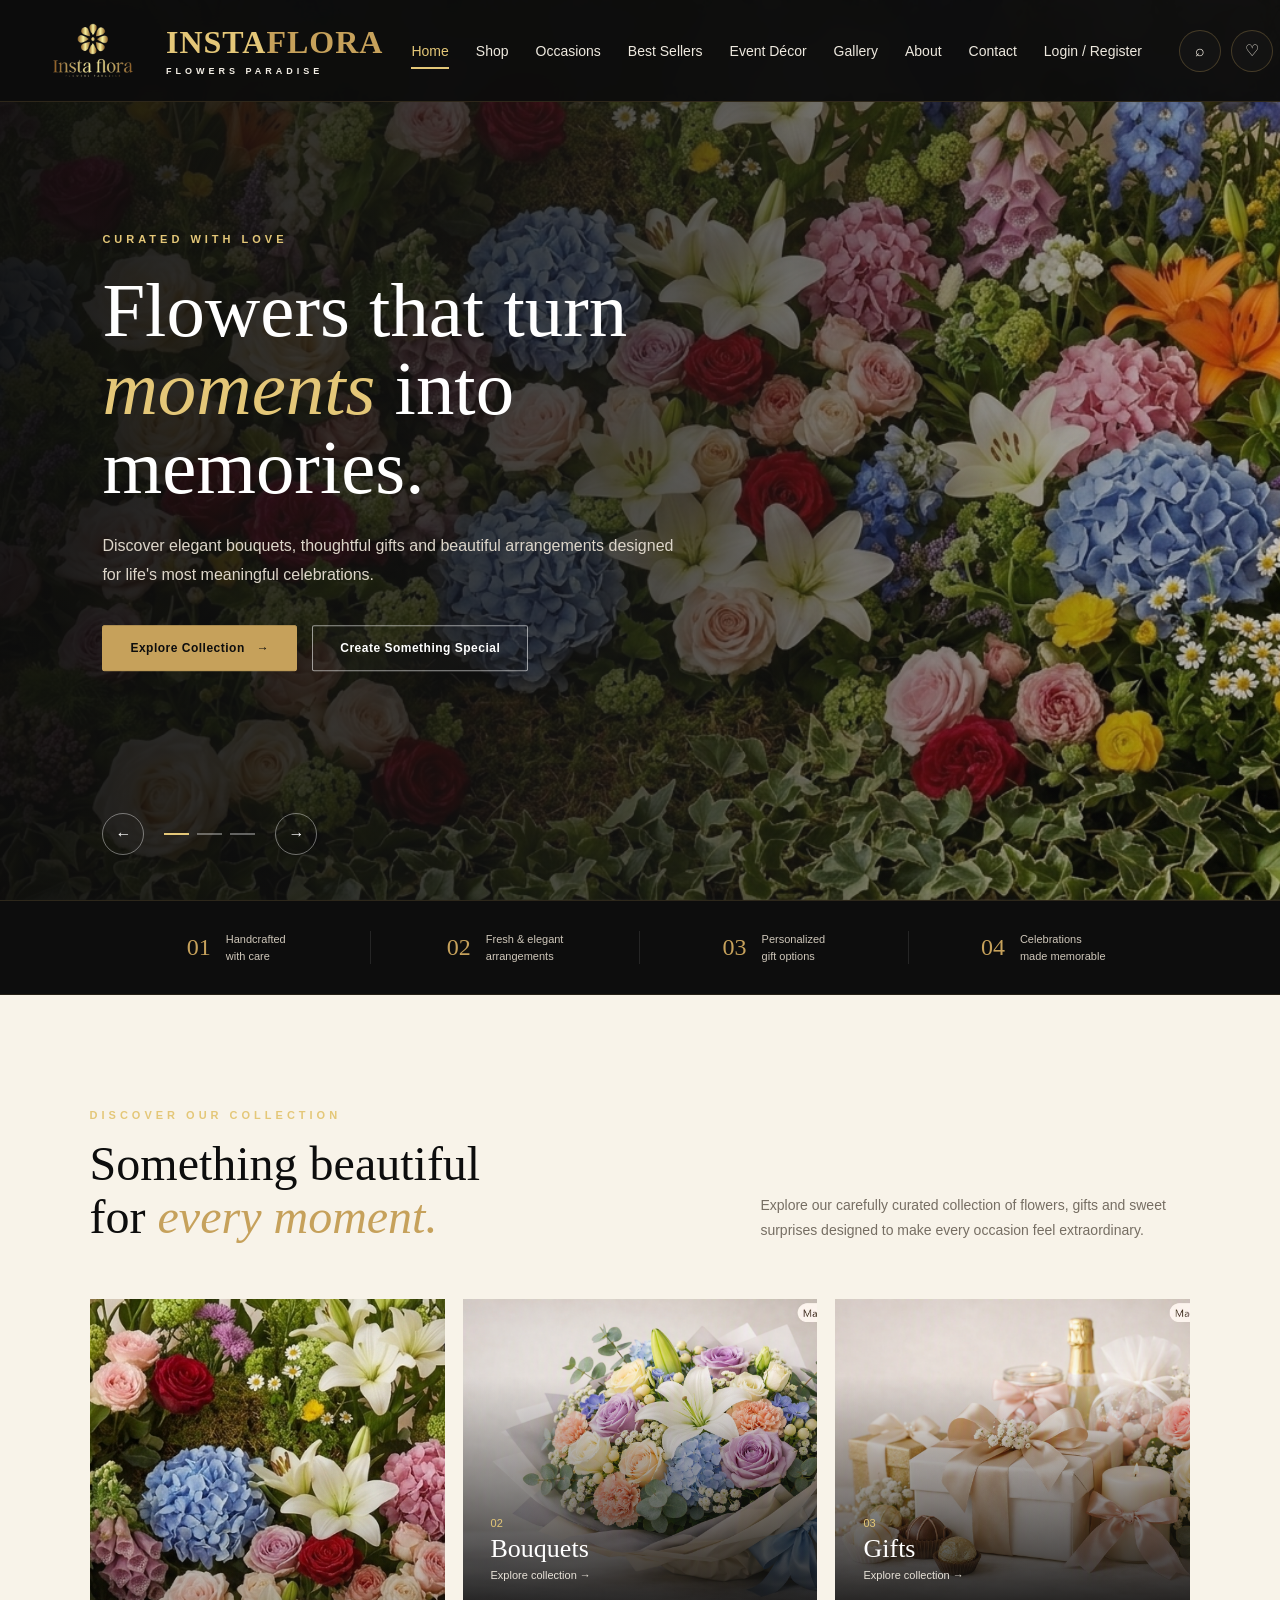
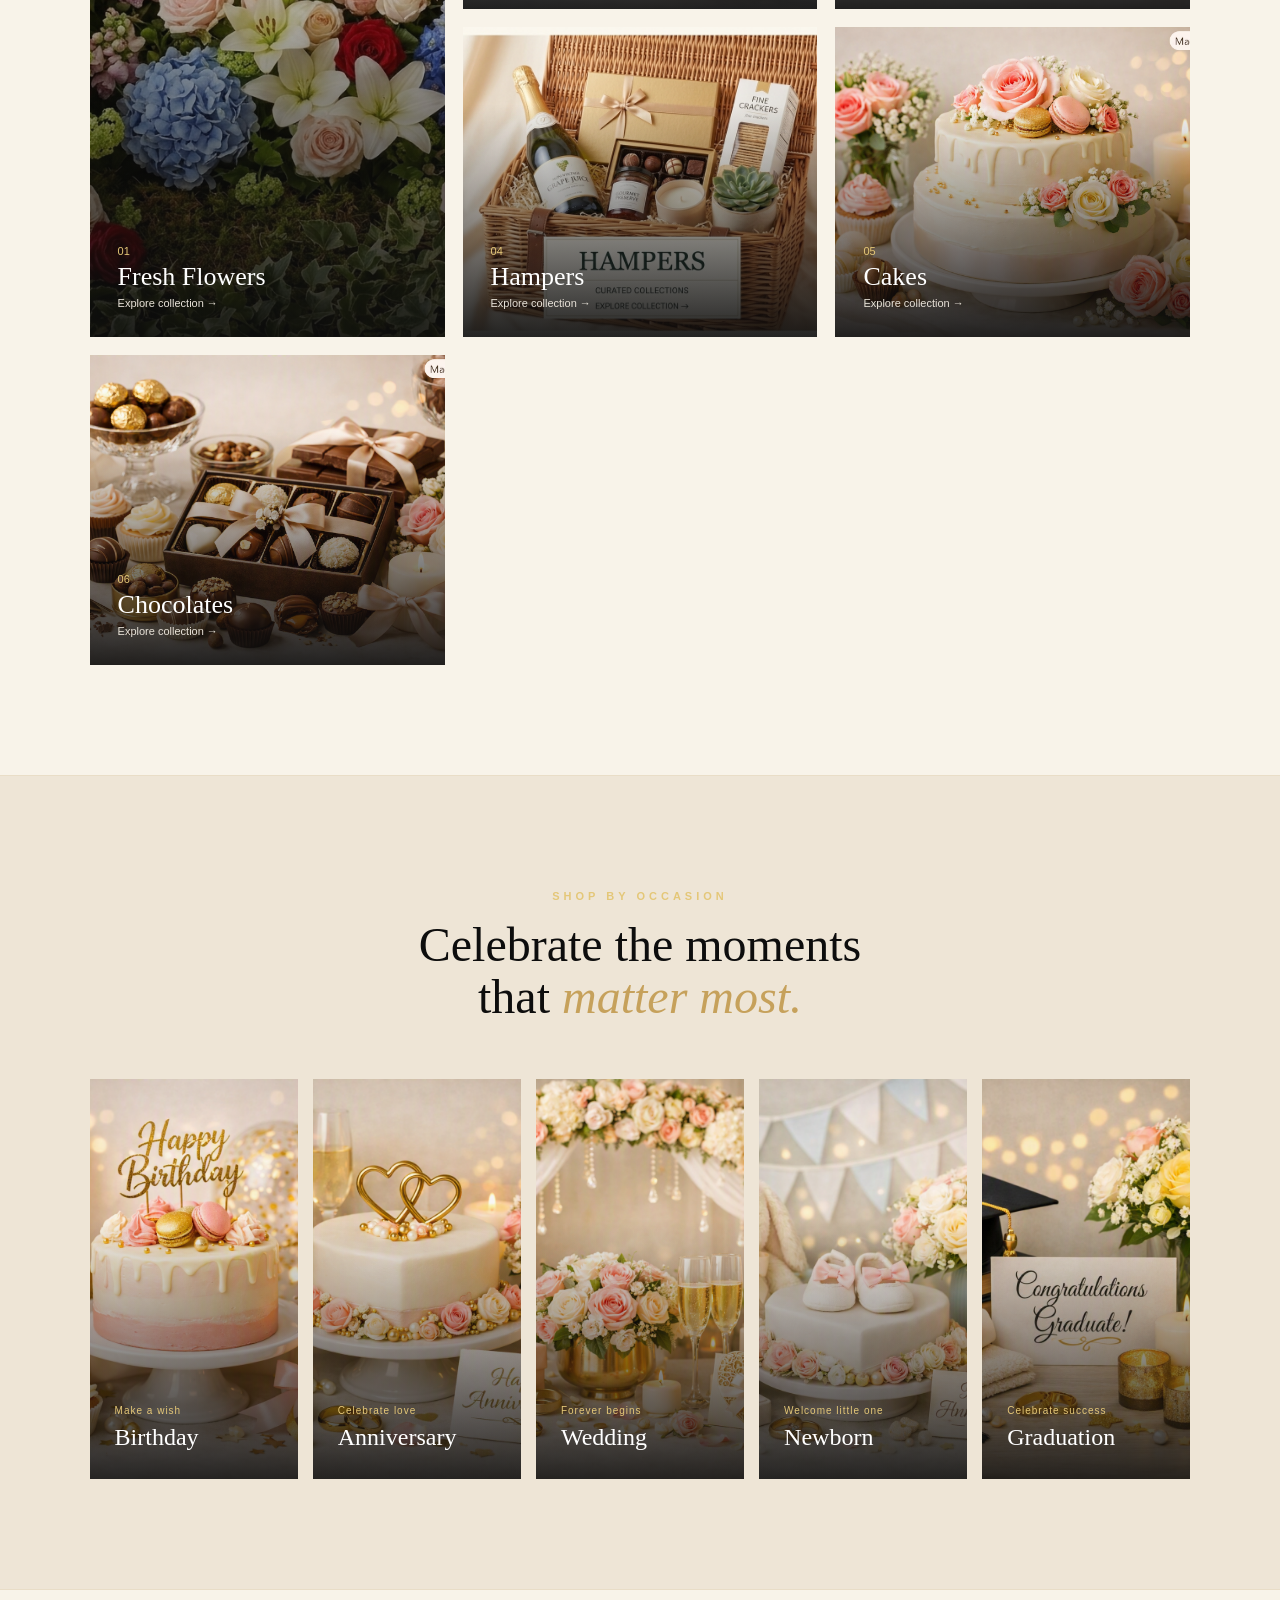
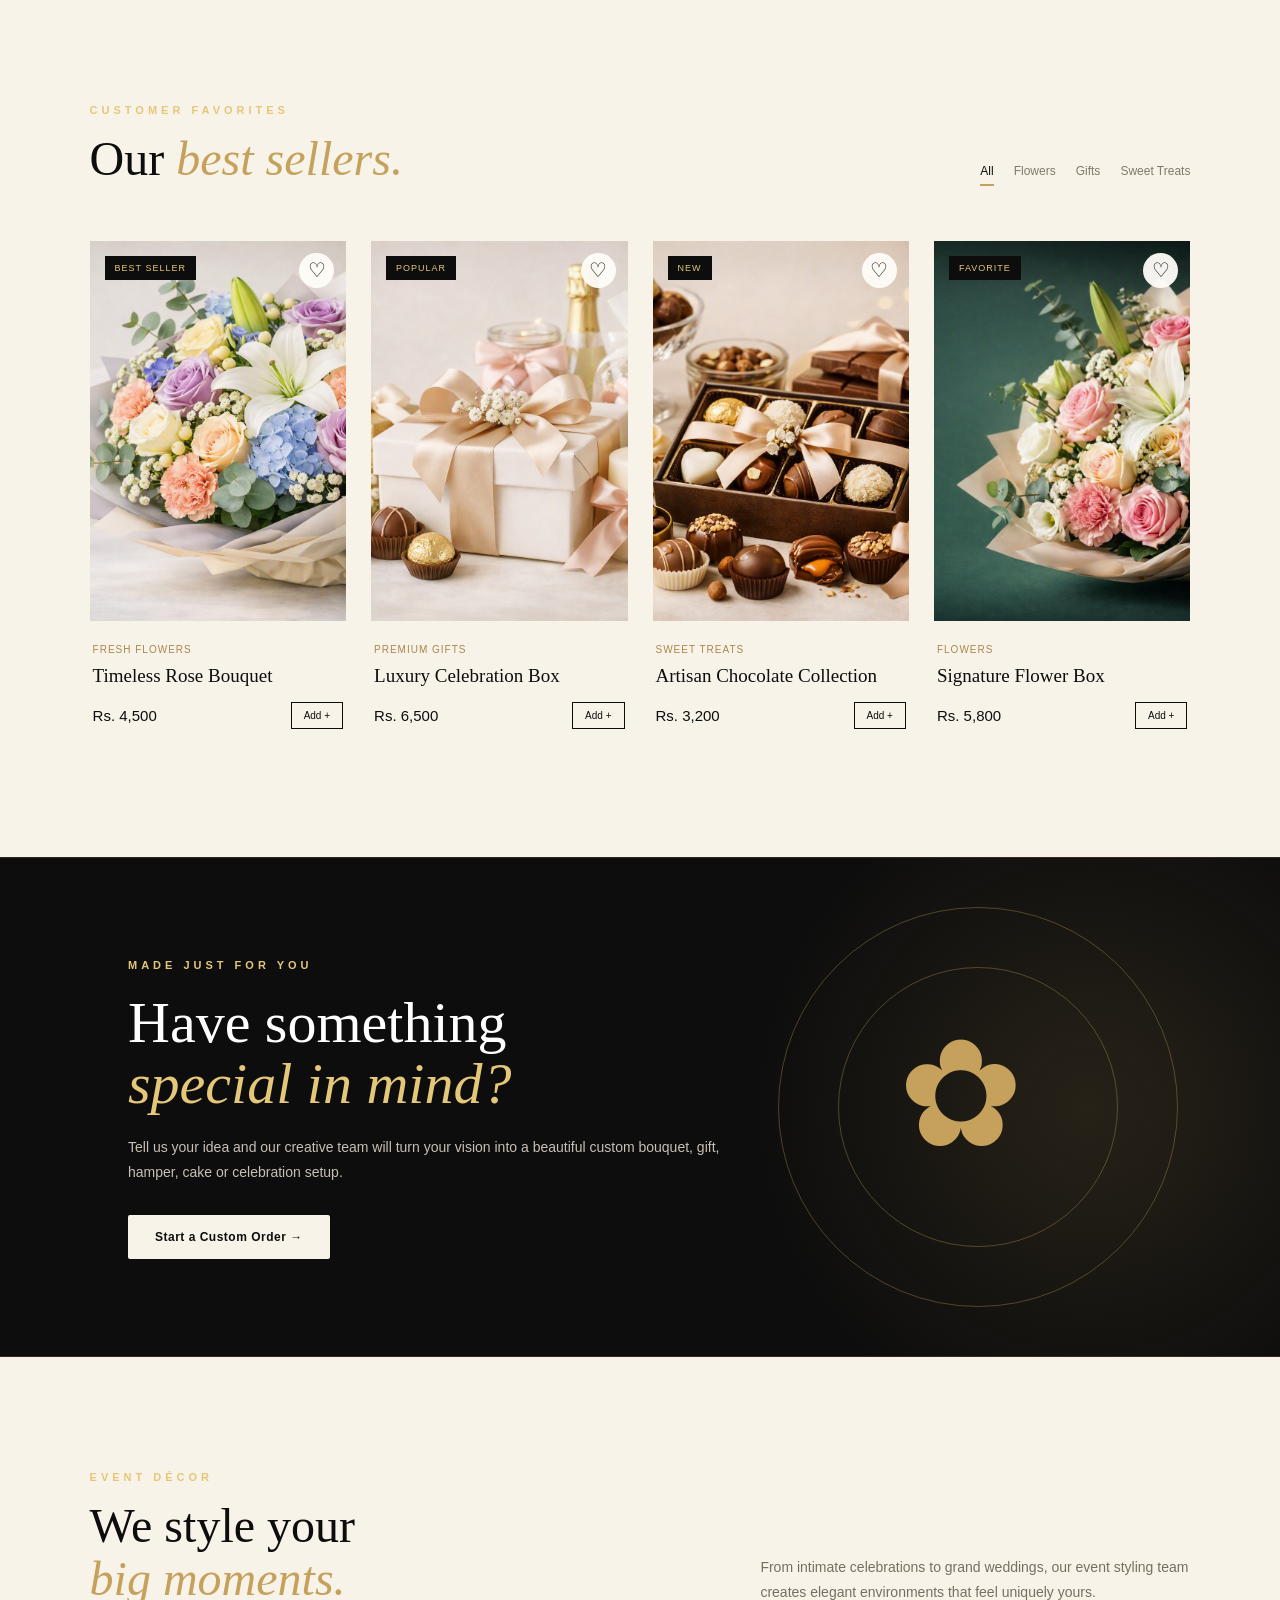
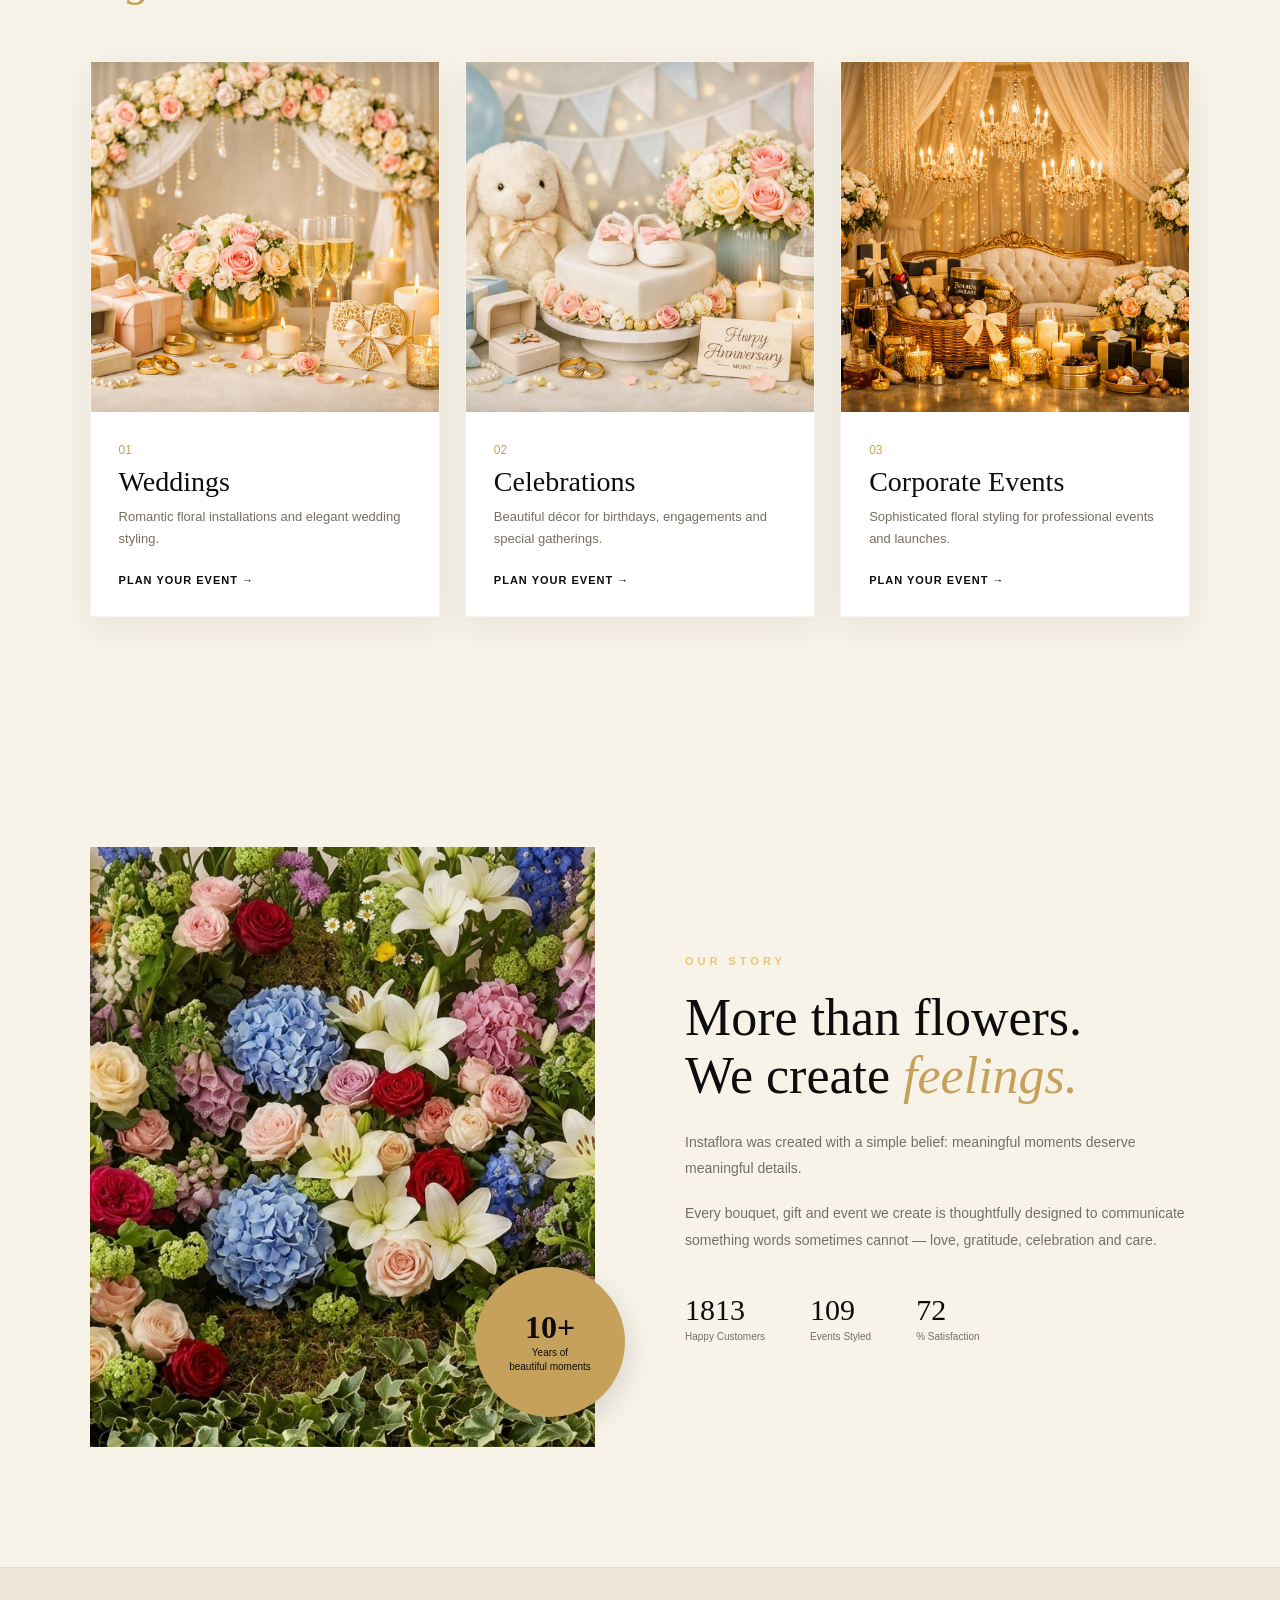
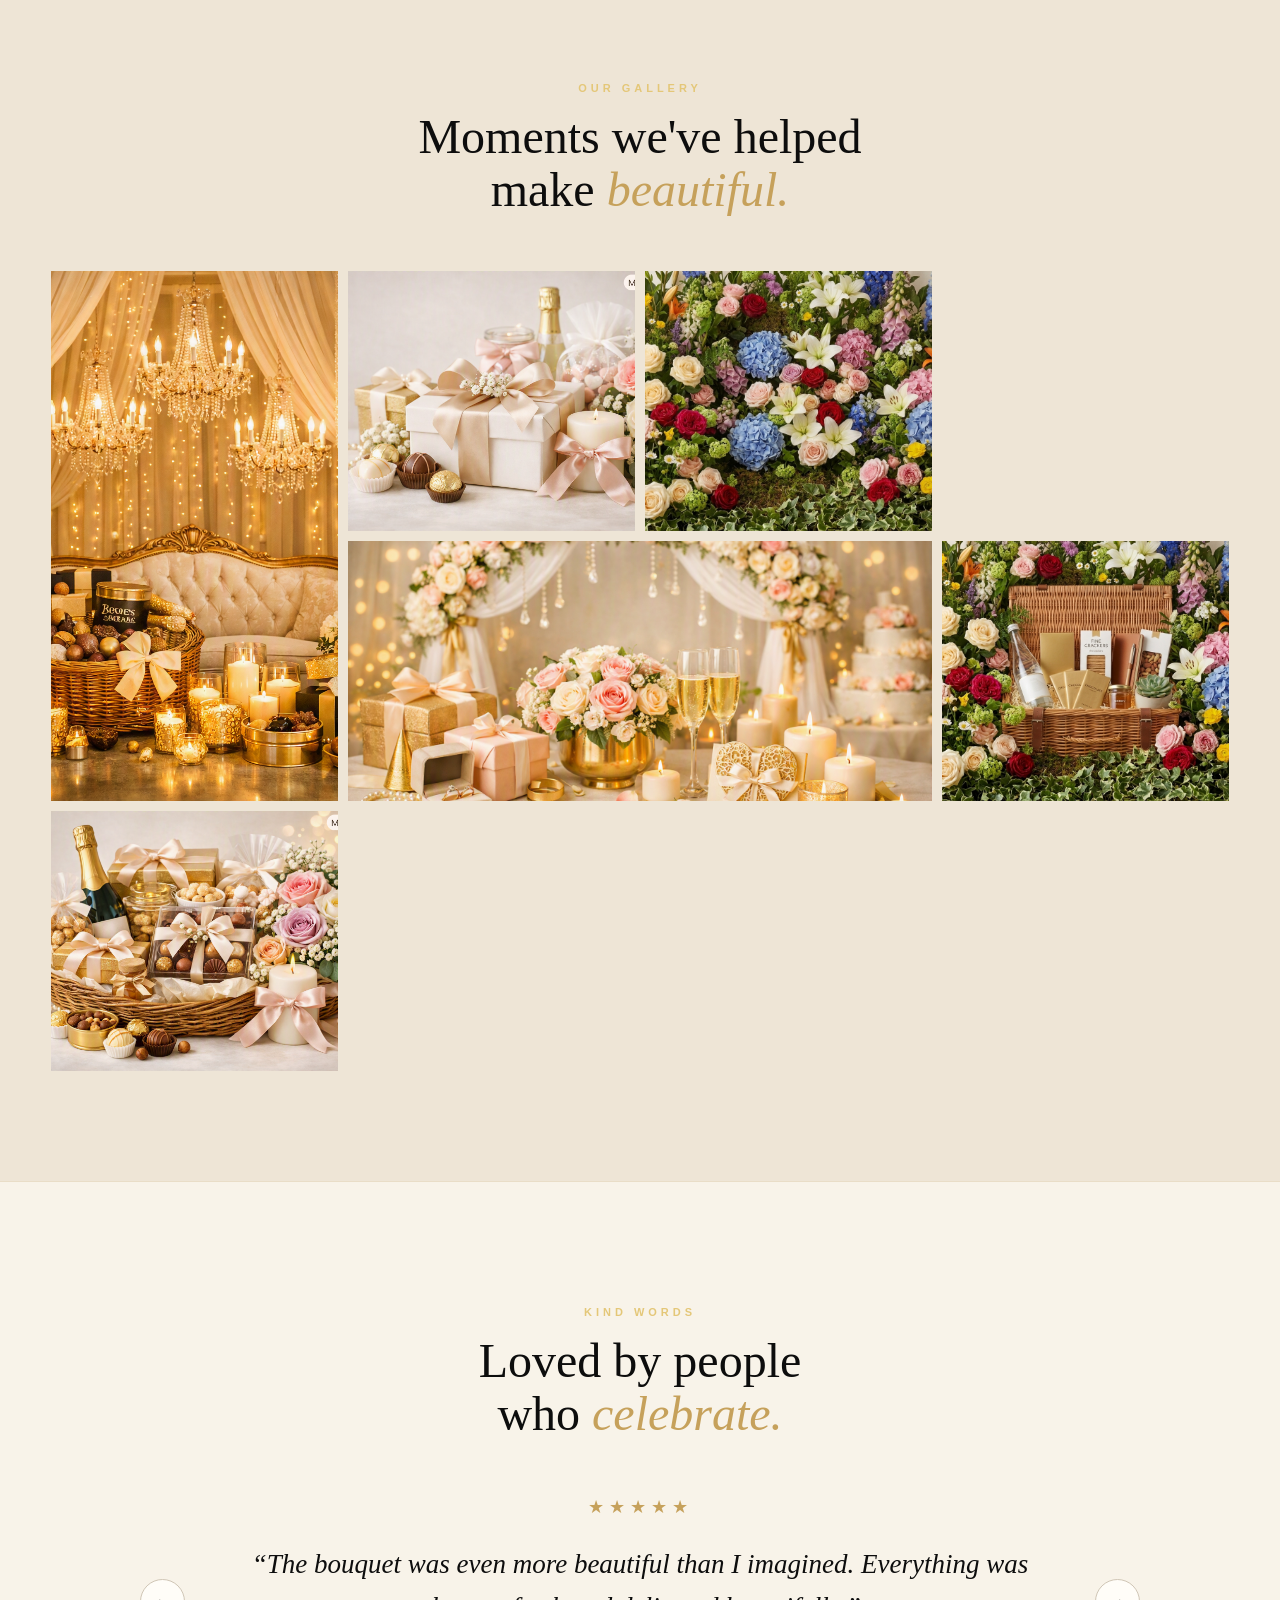
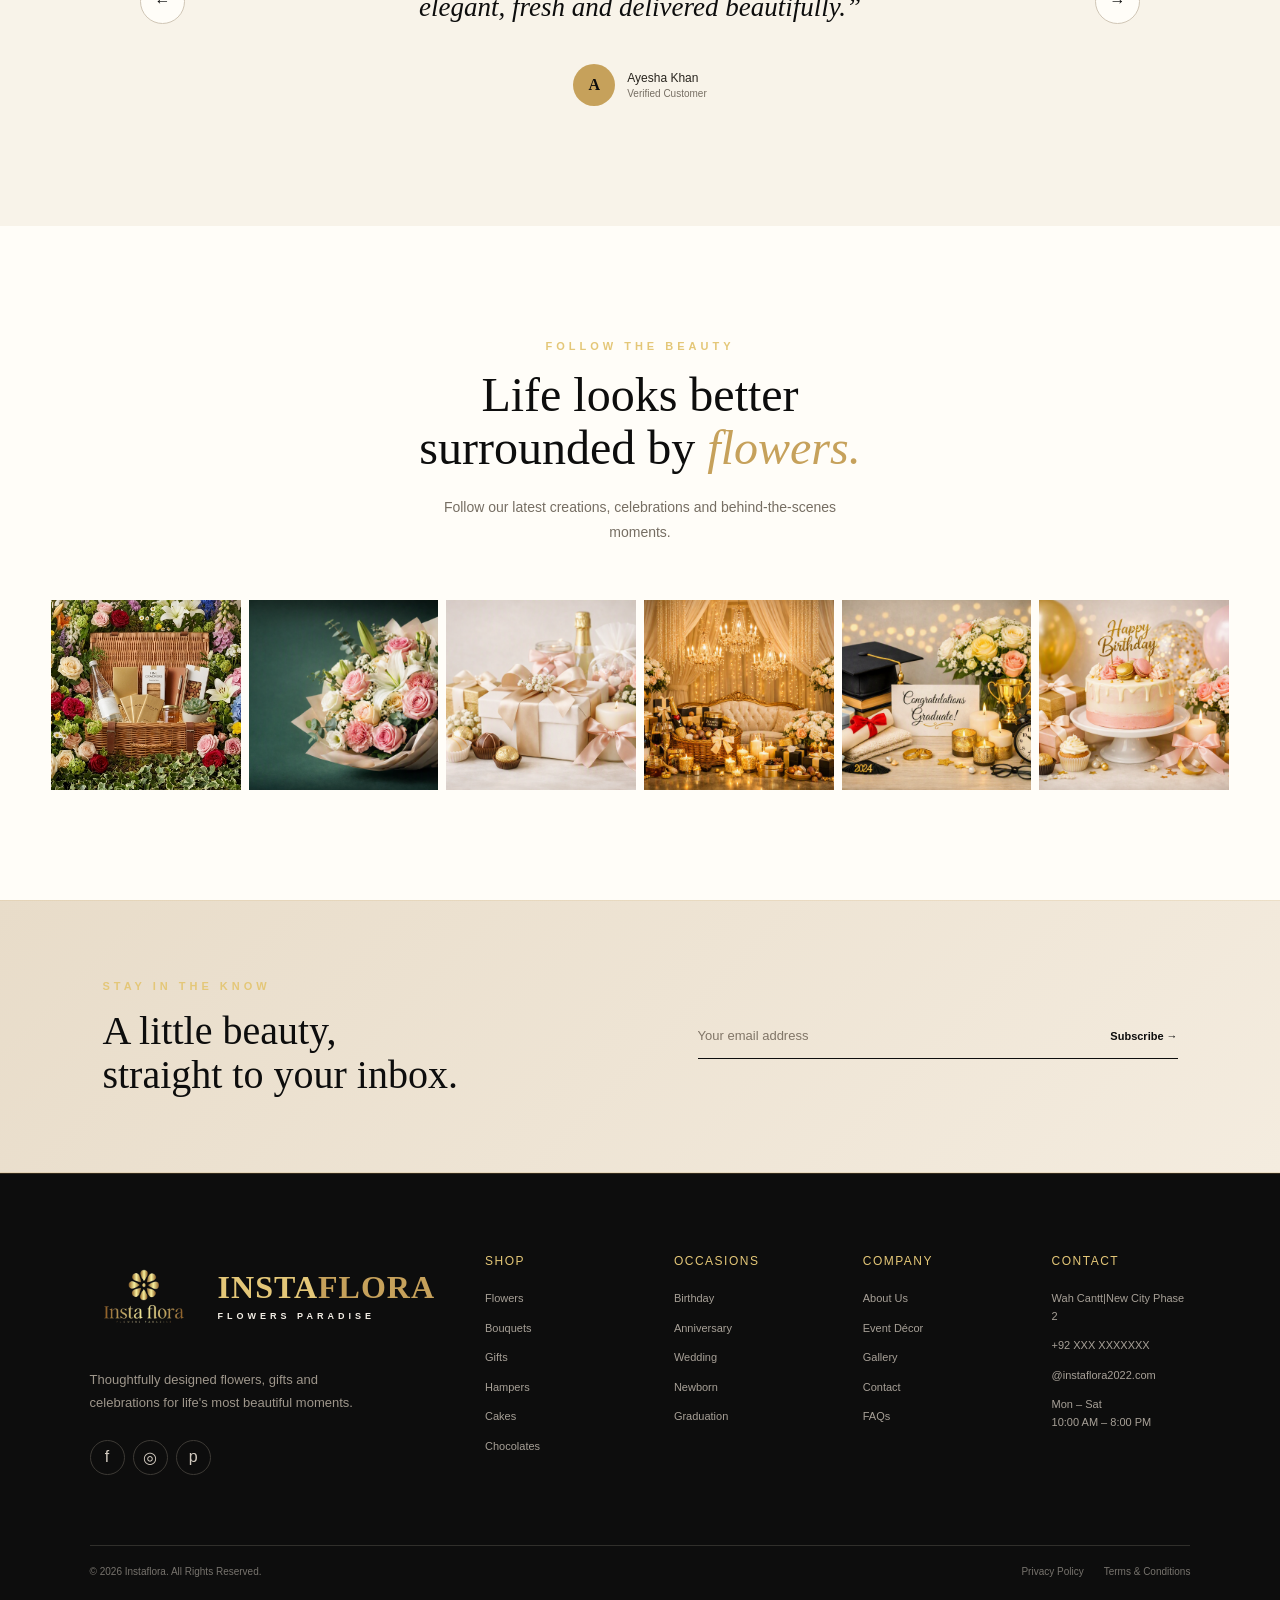
==== commit bb294c9c: "Updated Instaflora website" ====
--- a/index.html
+++ b/index.html
@@ -64,13 +64,14 @@
     ⌕
 </button>
 
-            <button class="nav-icon" title="Wishlist">
-                ♡
-            </button>
-
-            <button class="nav-icon cart-button" title="Shopping Cart">
-                🛒
-                <span class="cart-count">0</span>
+           <button class="nav-icon" id="wishlistBtn" title="Wishlist">
+    ♡
+</button>
+
+<button class="nav-icon cart-button" id="cartBtn" title="Shopping Cart">
+    🛒
+    <span class="cart-count">0</span>
+</button>
 
 </nav>
        
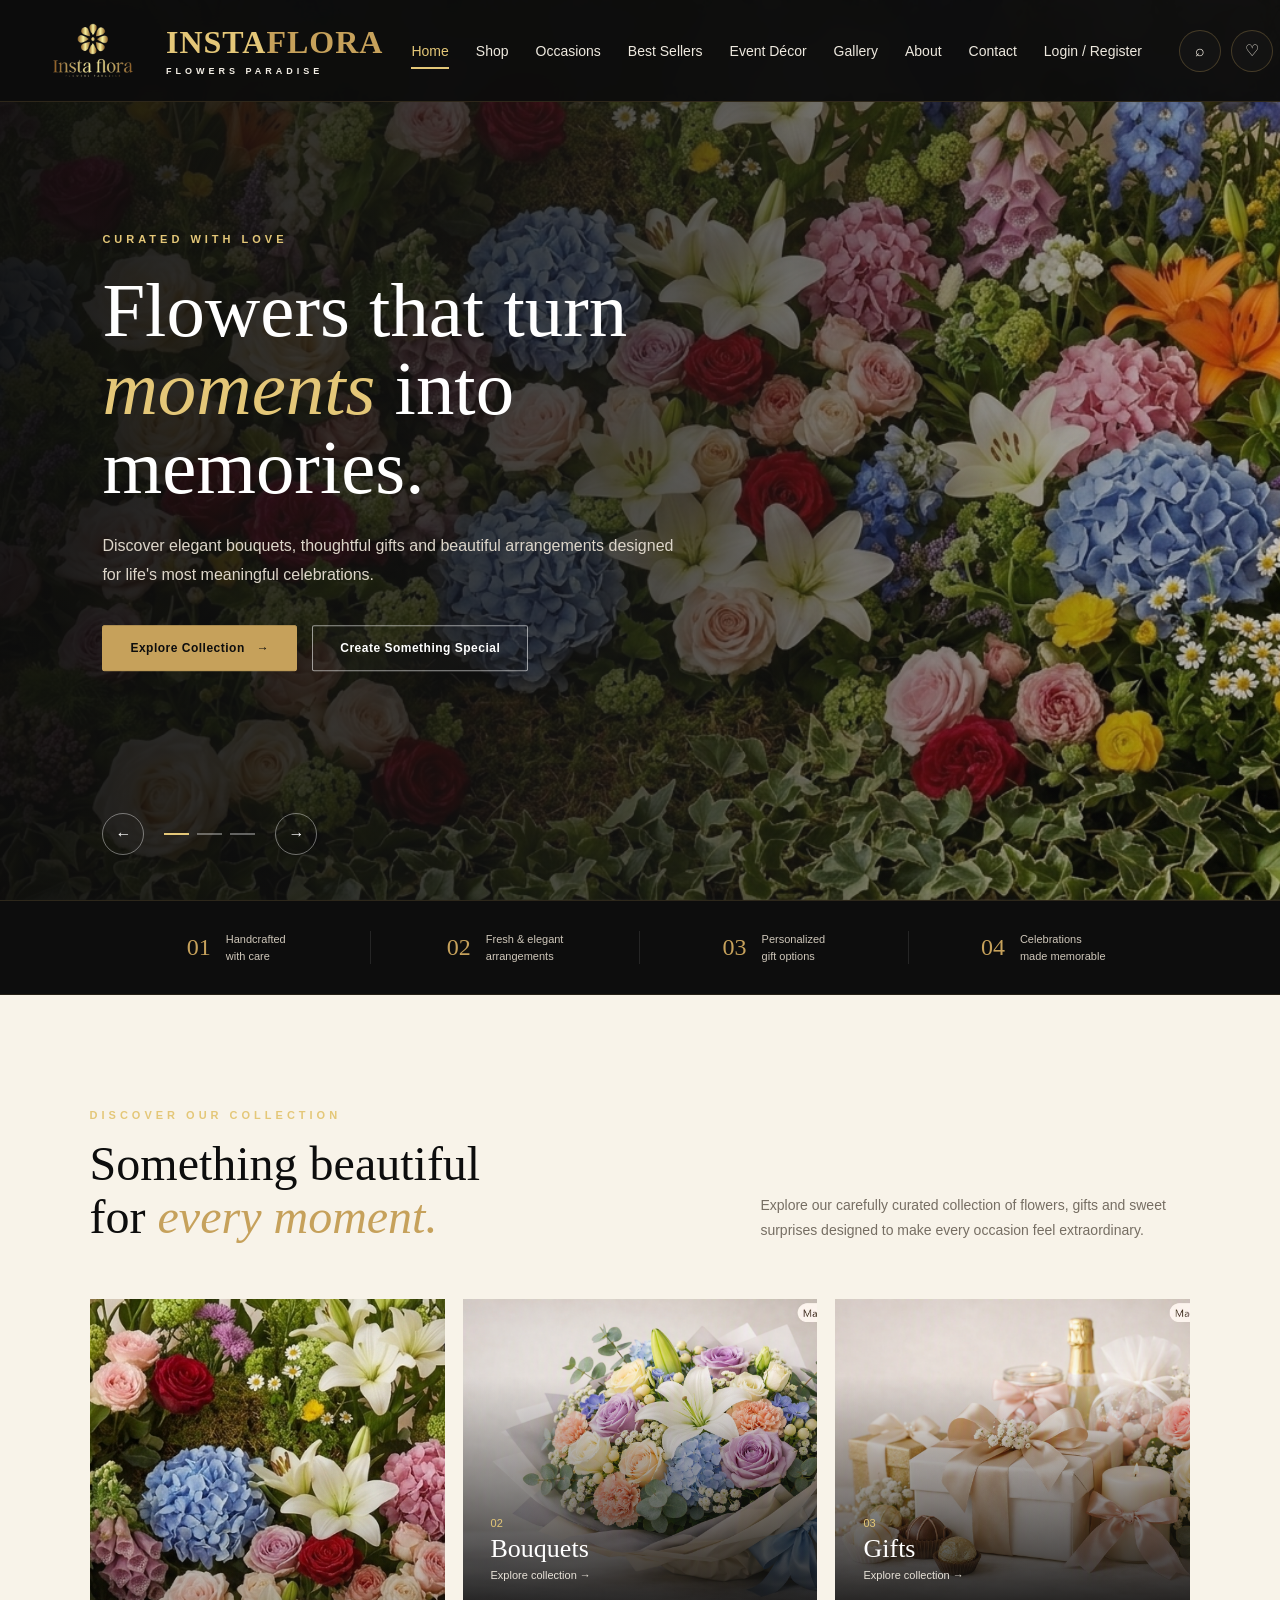
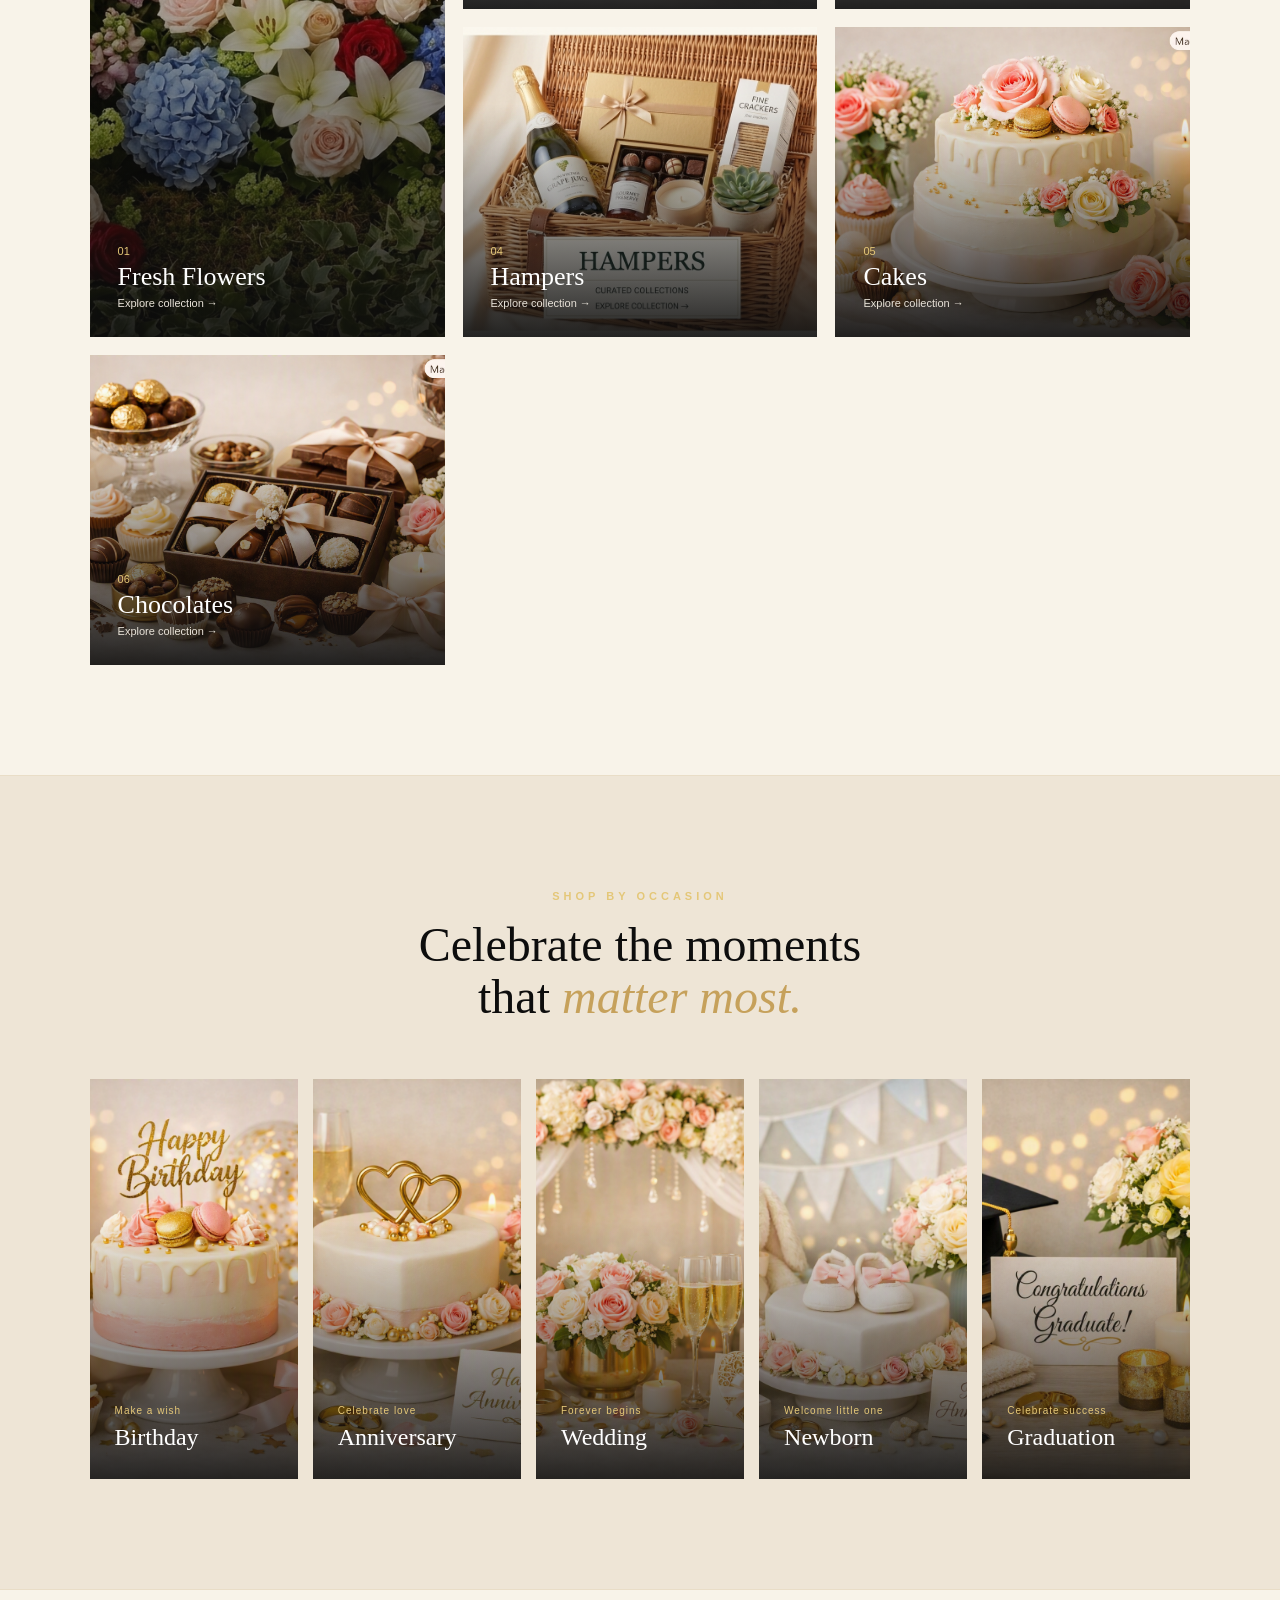
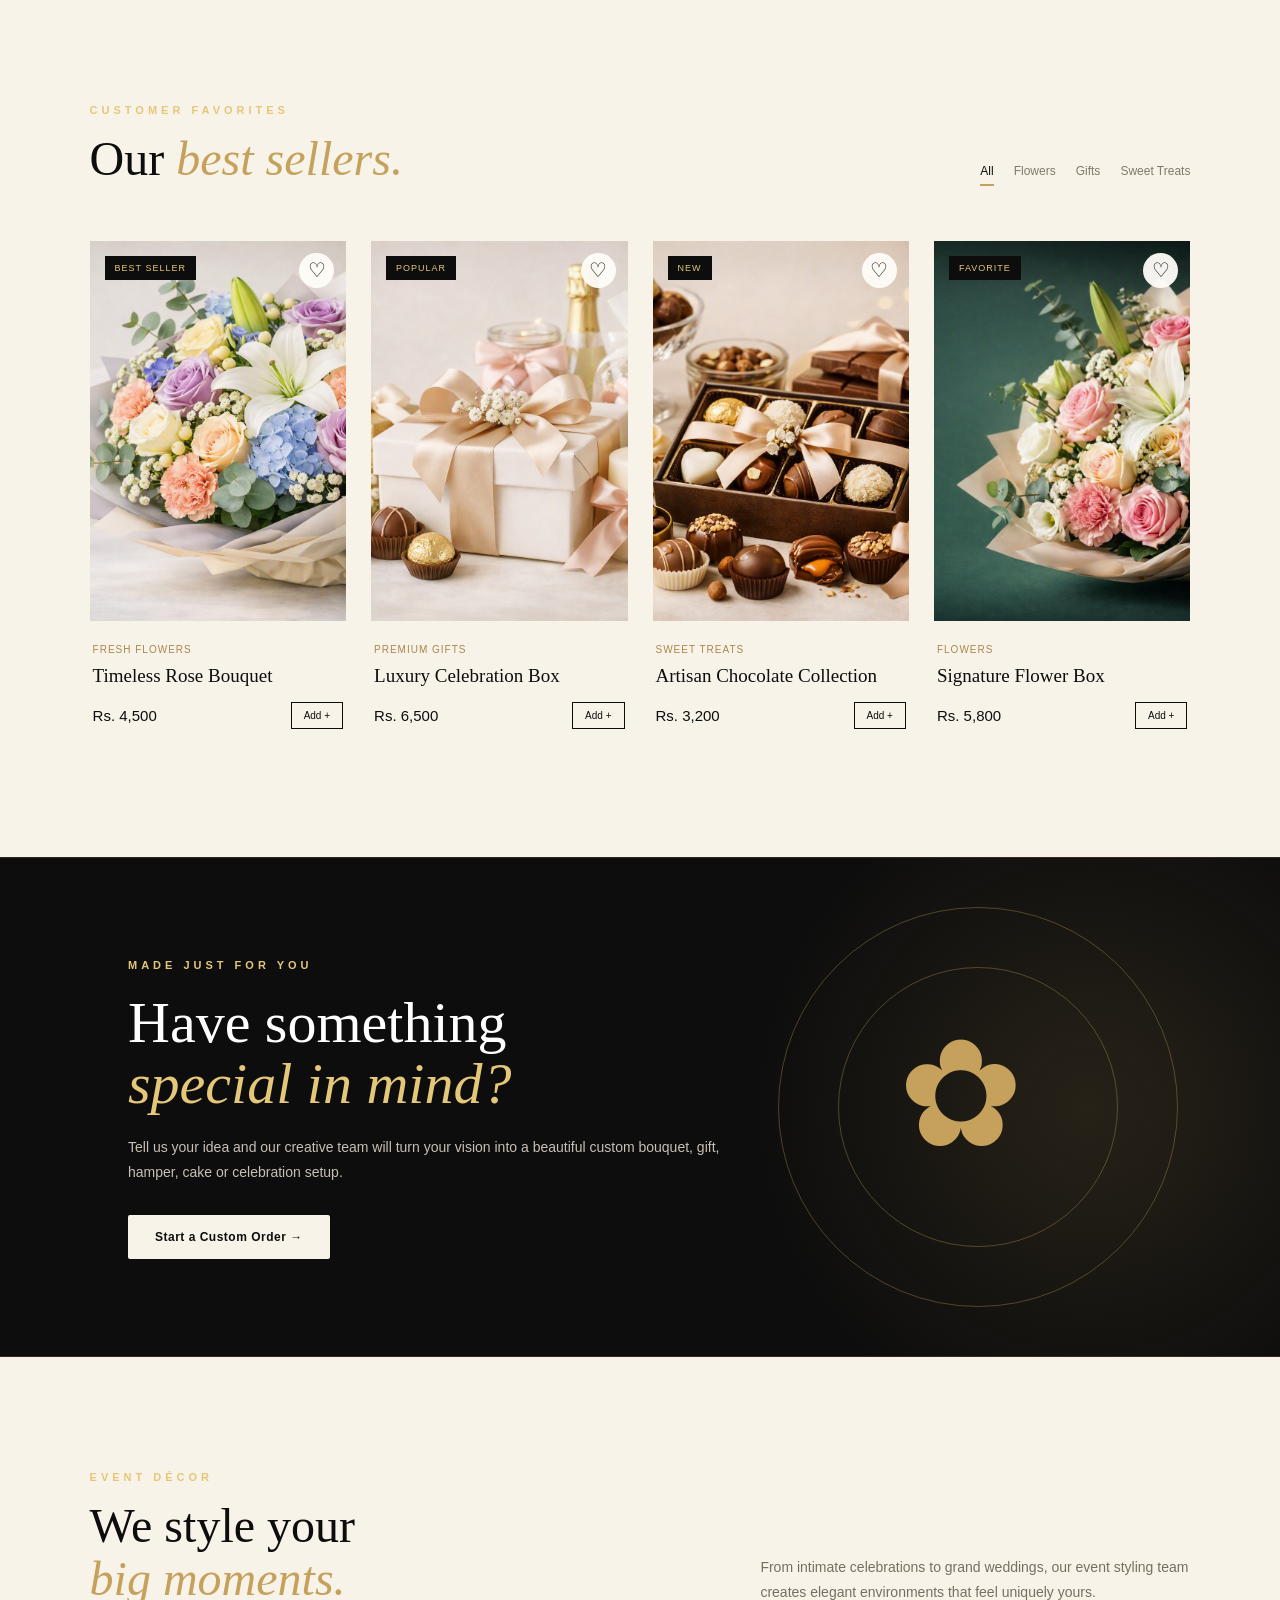
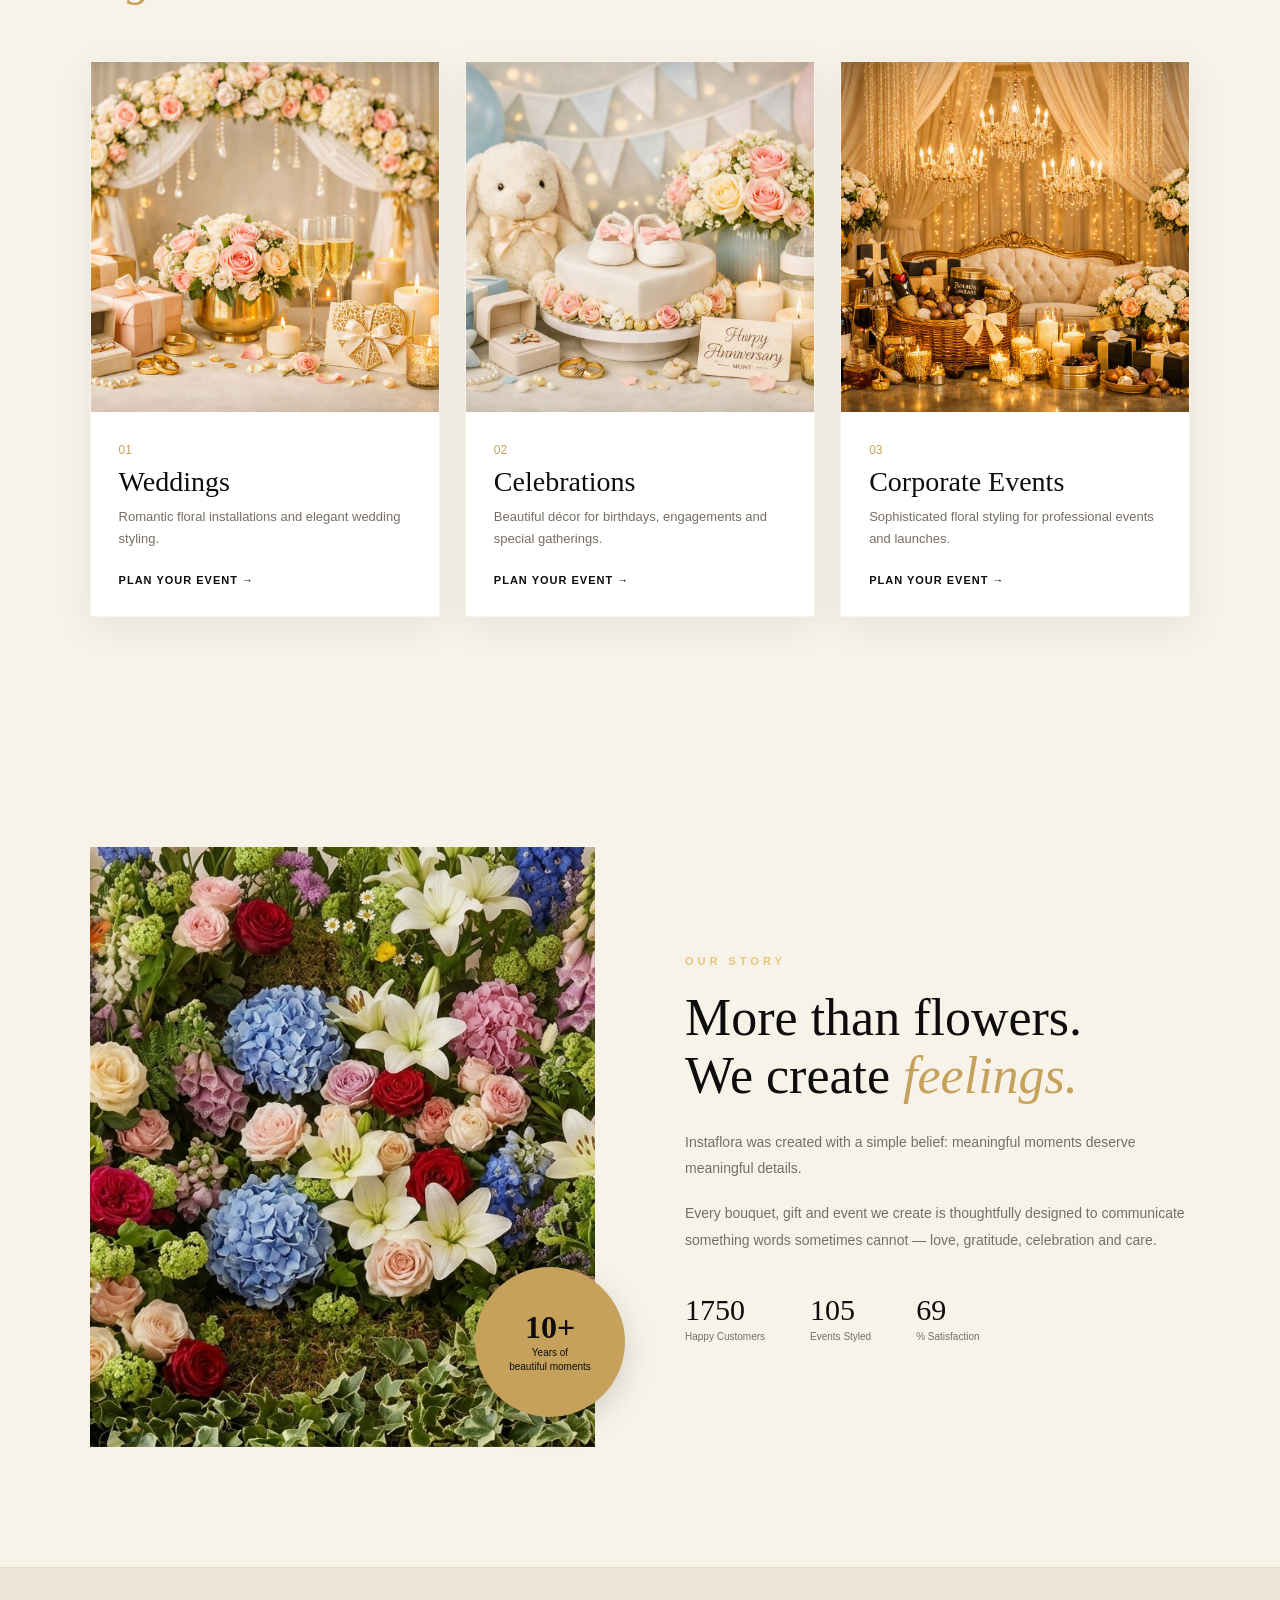
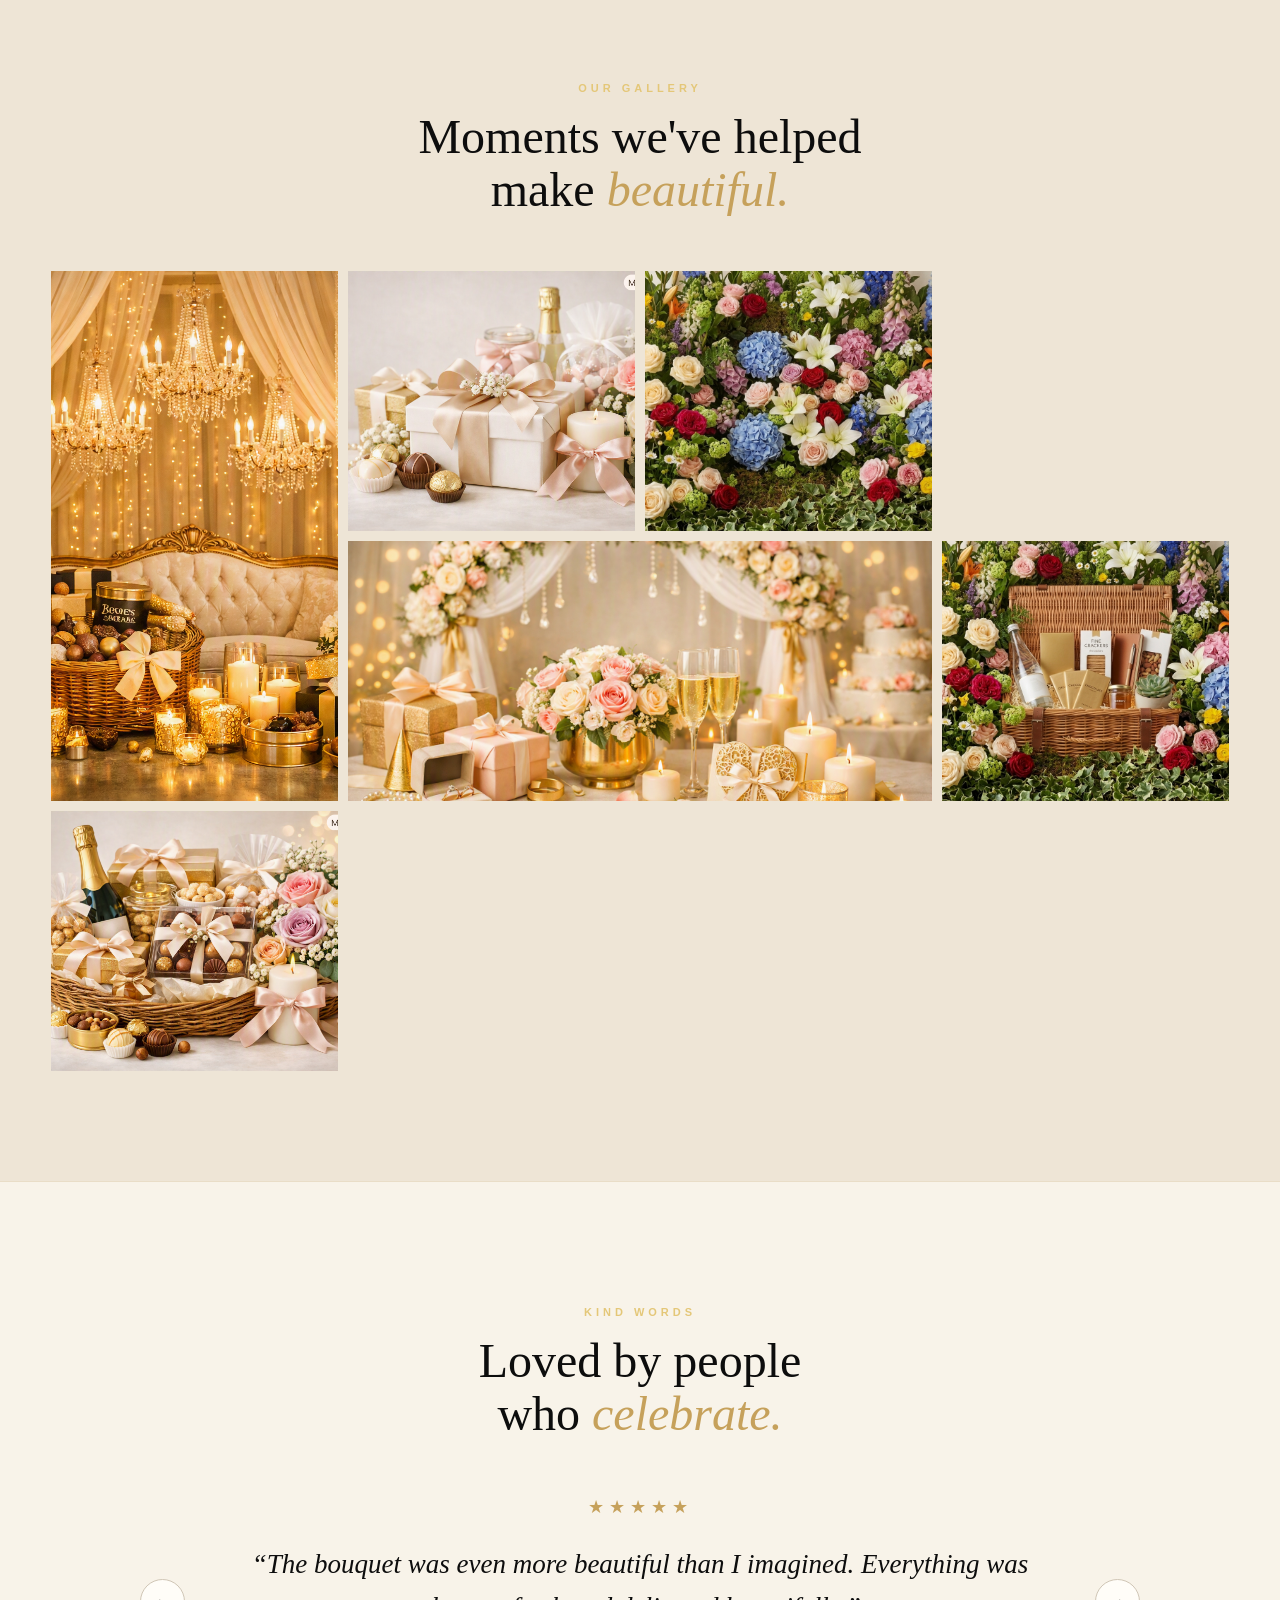
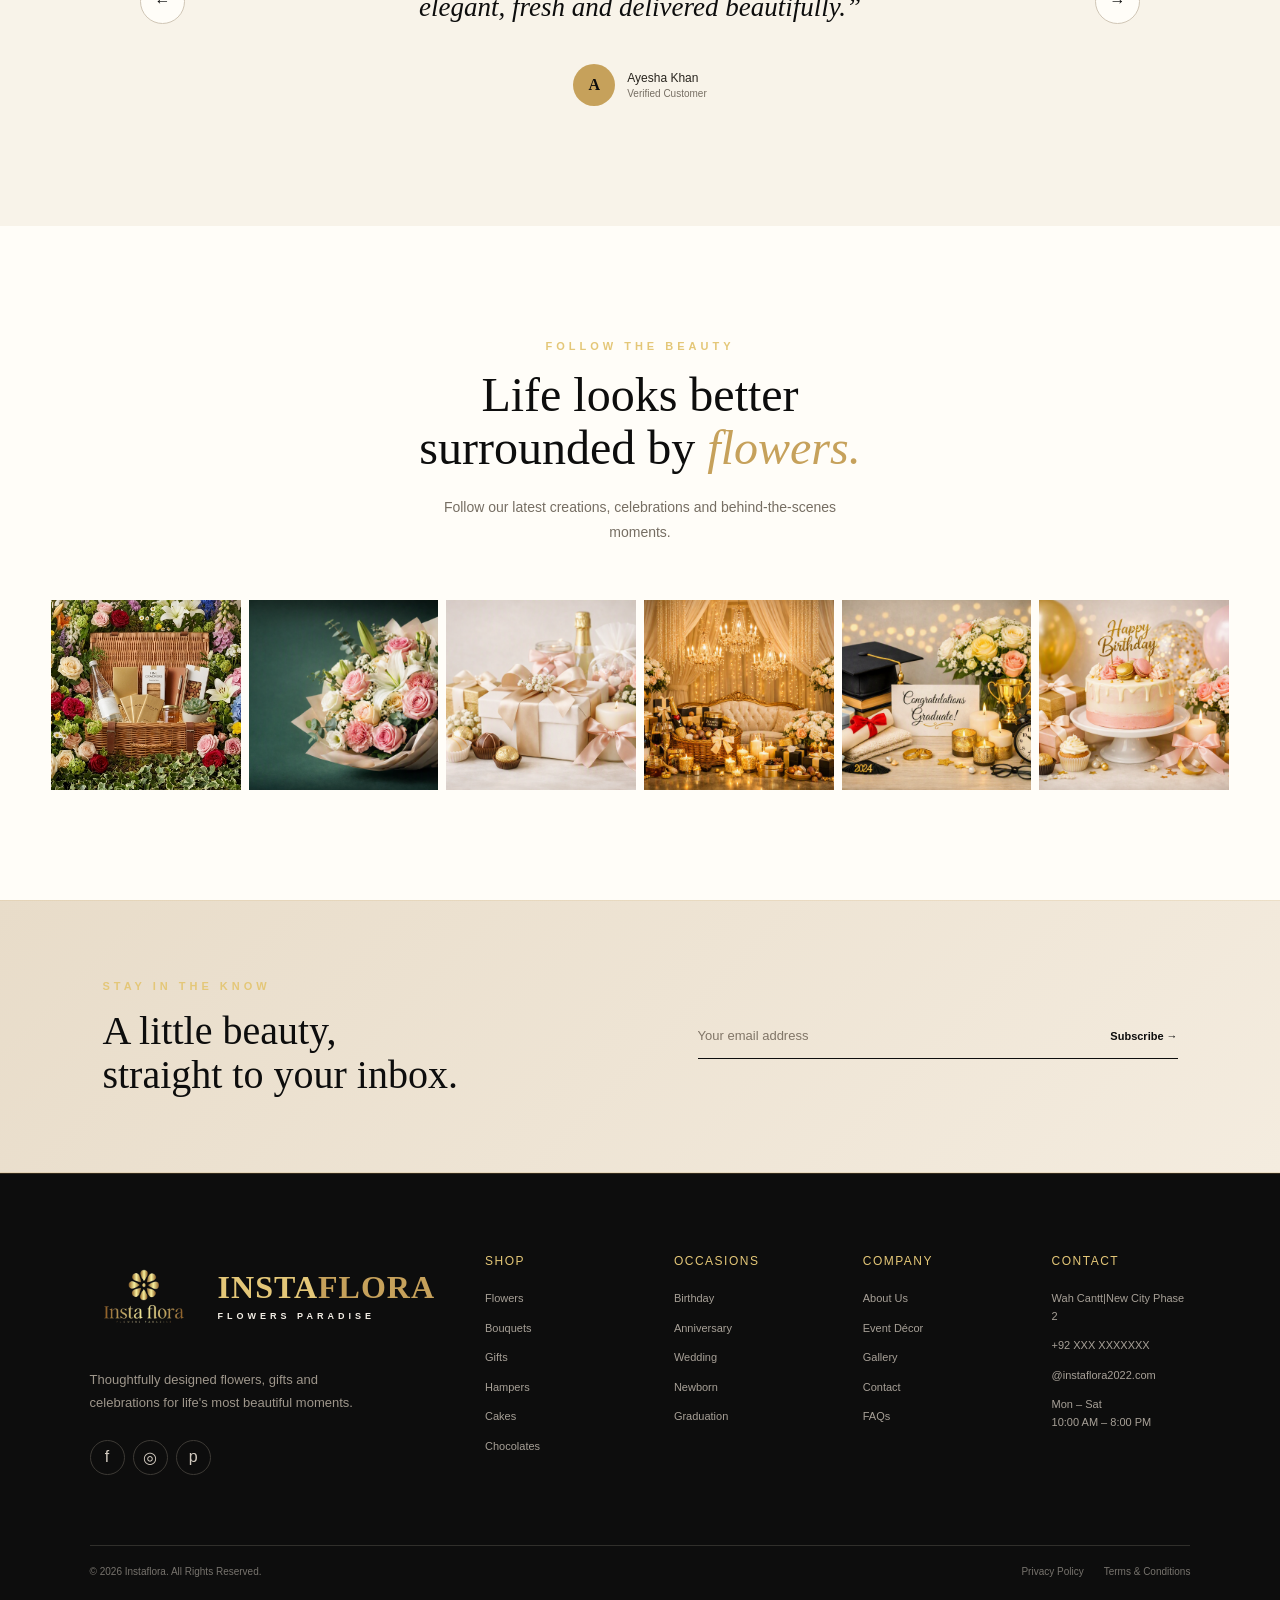
==== commit 093737e3: "Updated Instaflora website" ====
--- a/index.html
+++ b/index.html
@@ -45,15 +45,15 @@
 
             <a href="occasions.html">Occasions</a>
 
-            <a href="#bestsellers">Best Sellers</a>
-
-            <a href="#events">Event Décor</a>
-
-            <a href="#gallery">Gallery</a>
-
-            <a href="#about">About</a>
-
-            <a href="#contact">Contact</a>
+            <a href="bestsellers.html">Best Sellers</a>
+
+            <a href="events.html">Event Décor</a>
+
+            <a href="gallery.html">Gallery</a>
+
+            <a href="about.html">About</a>
+
+            <a href="contact.html">Contact</a>
             <a href="#" class="mobile-account" id="mobileAccountBtn">
     Login / Register
 </a>
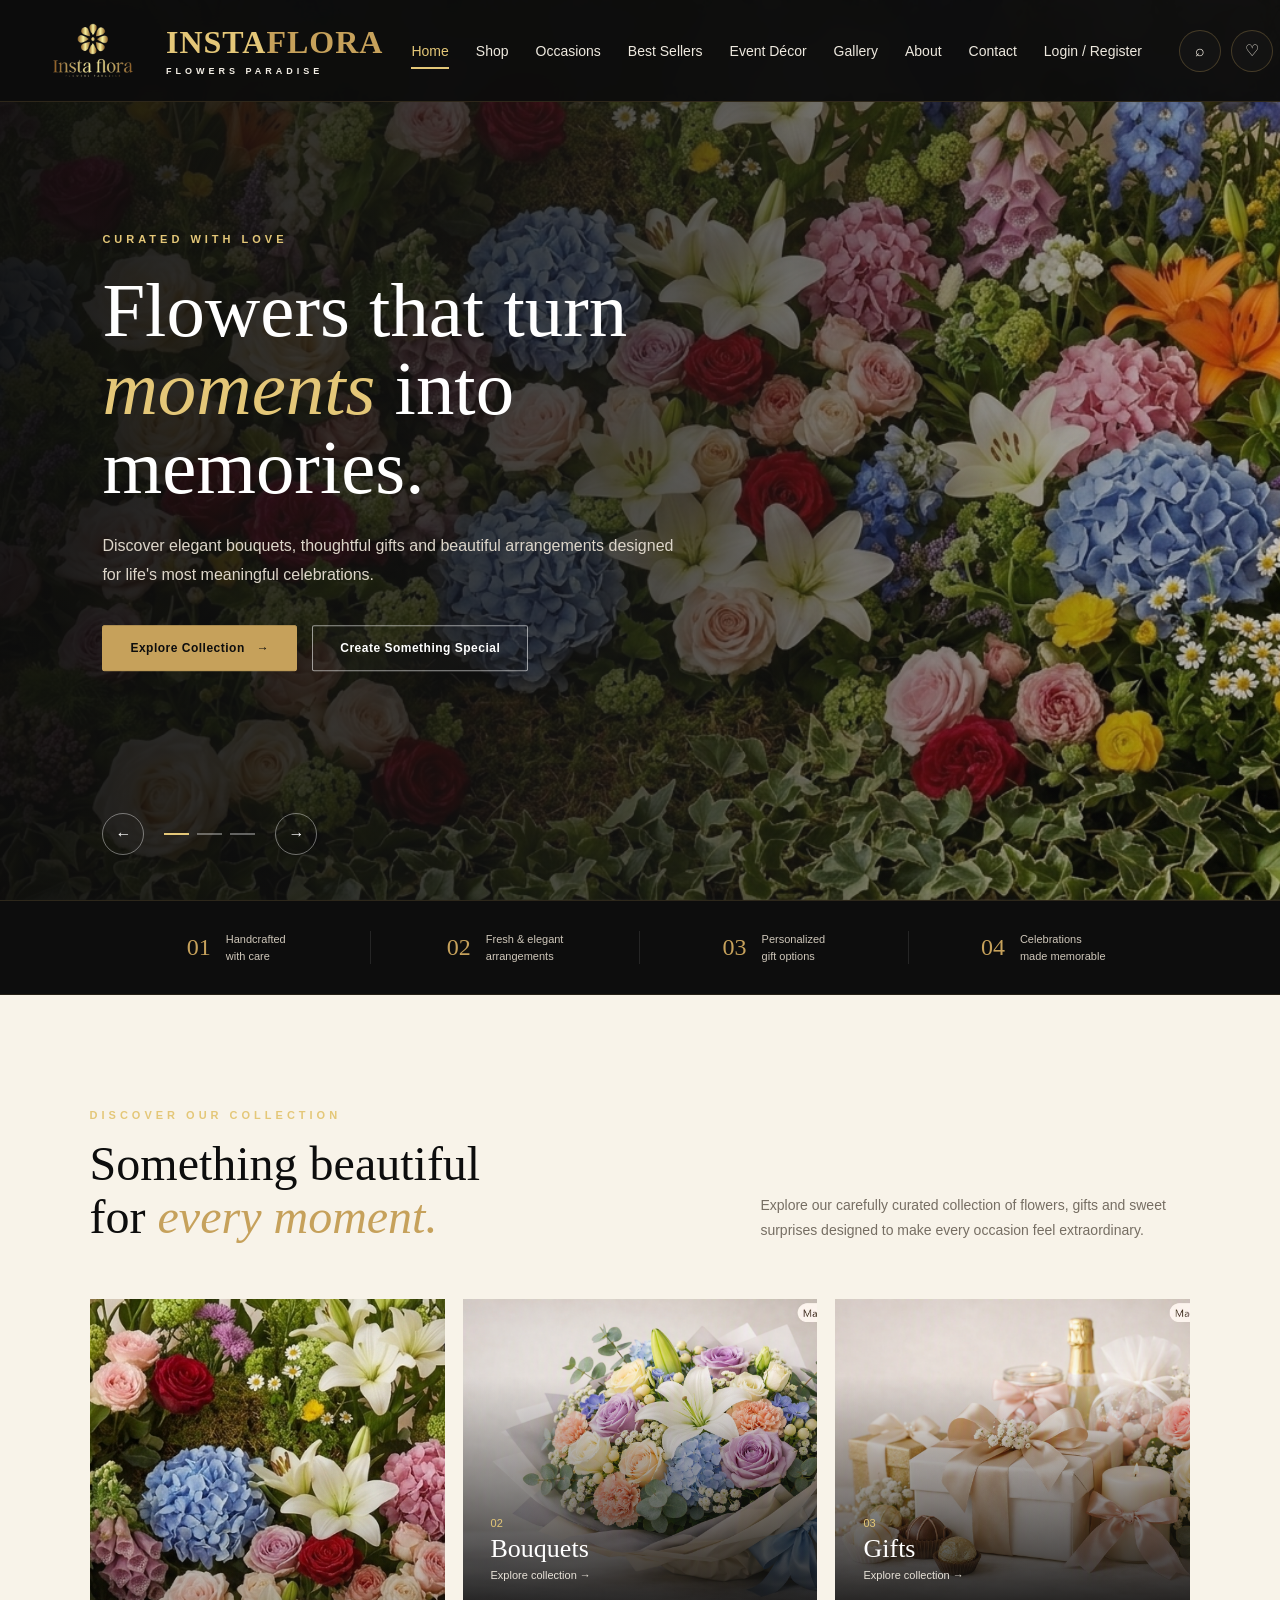
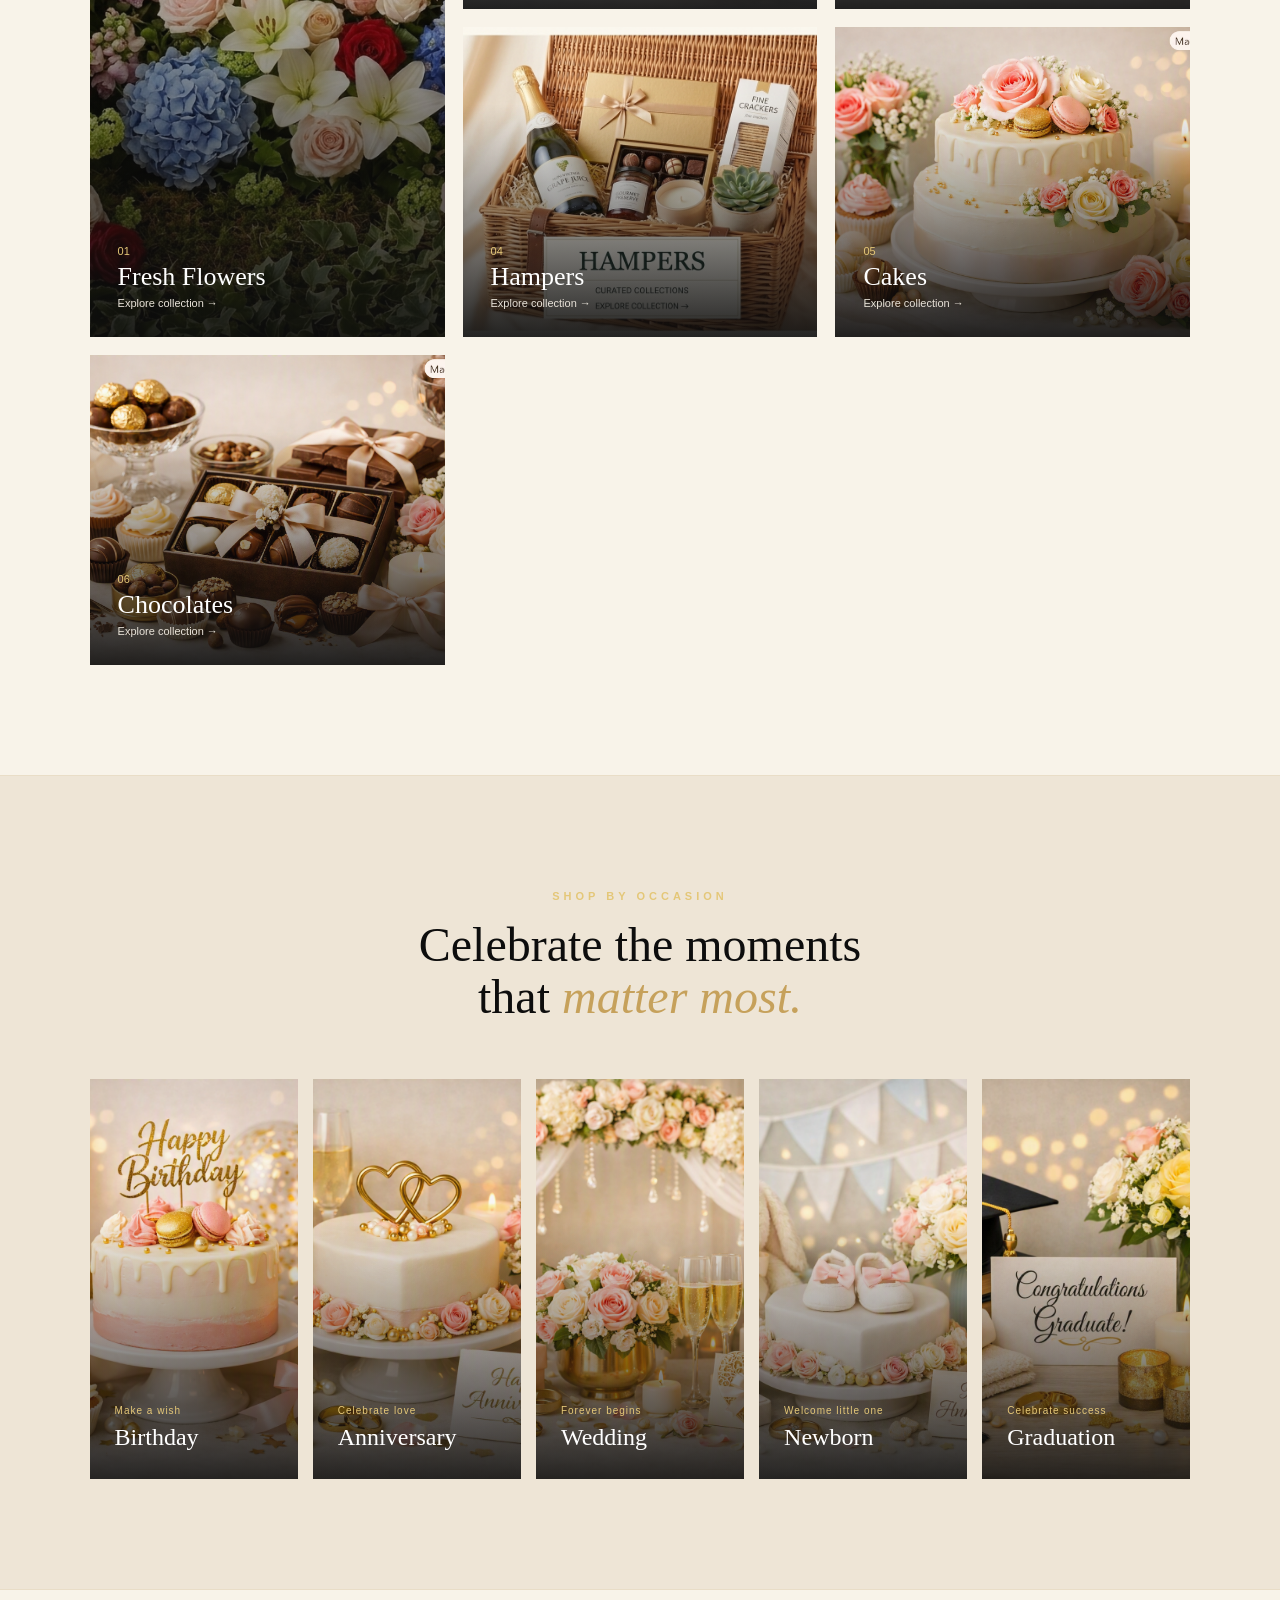
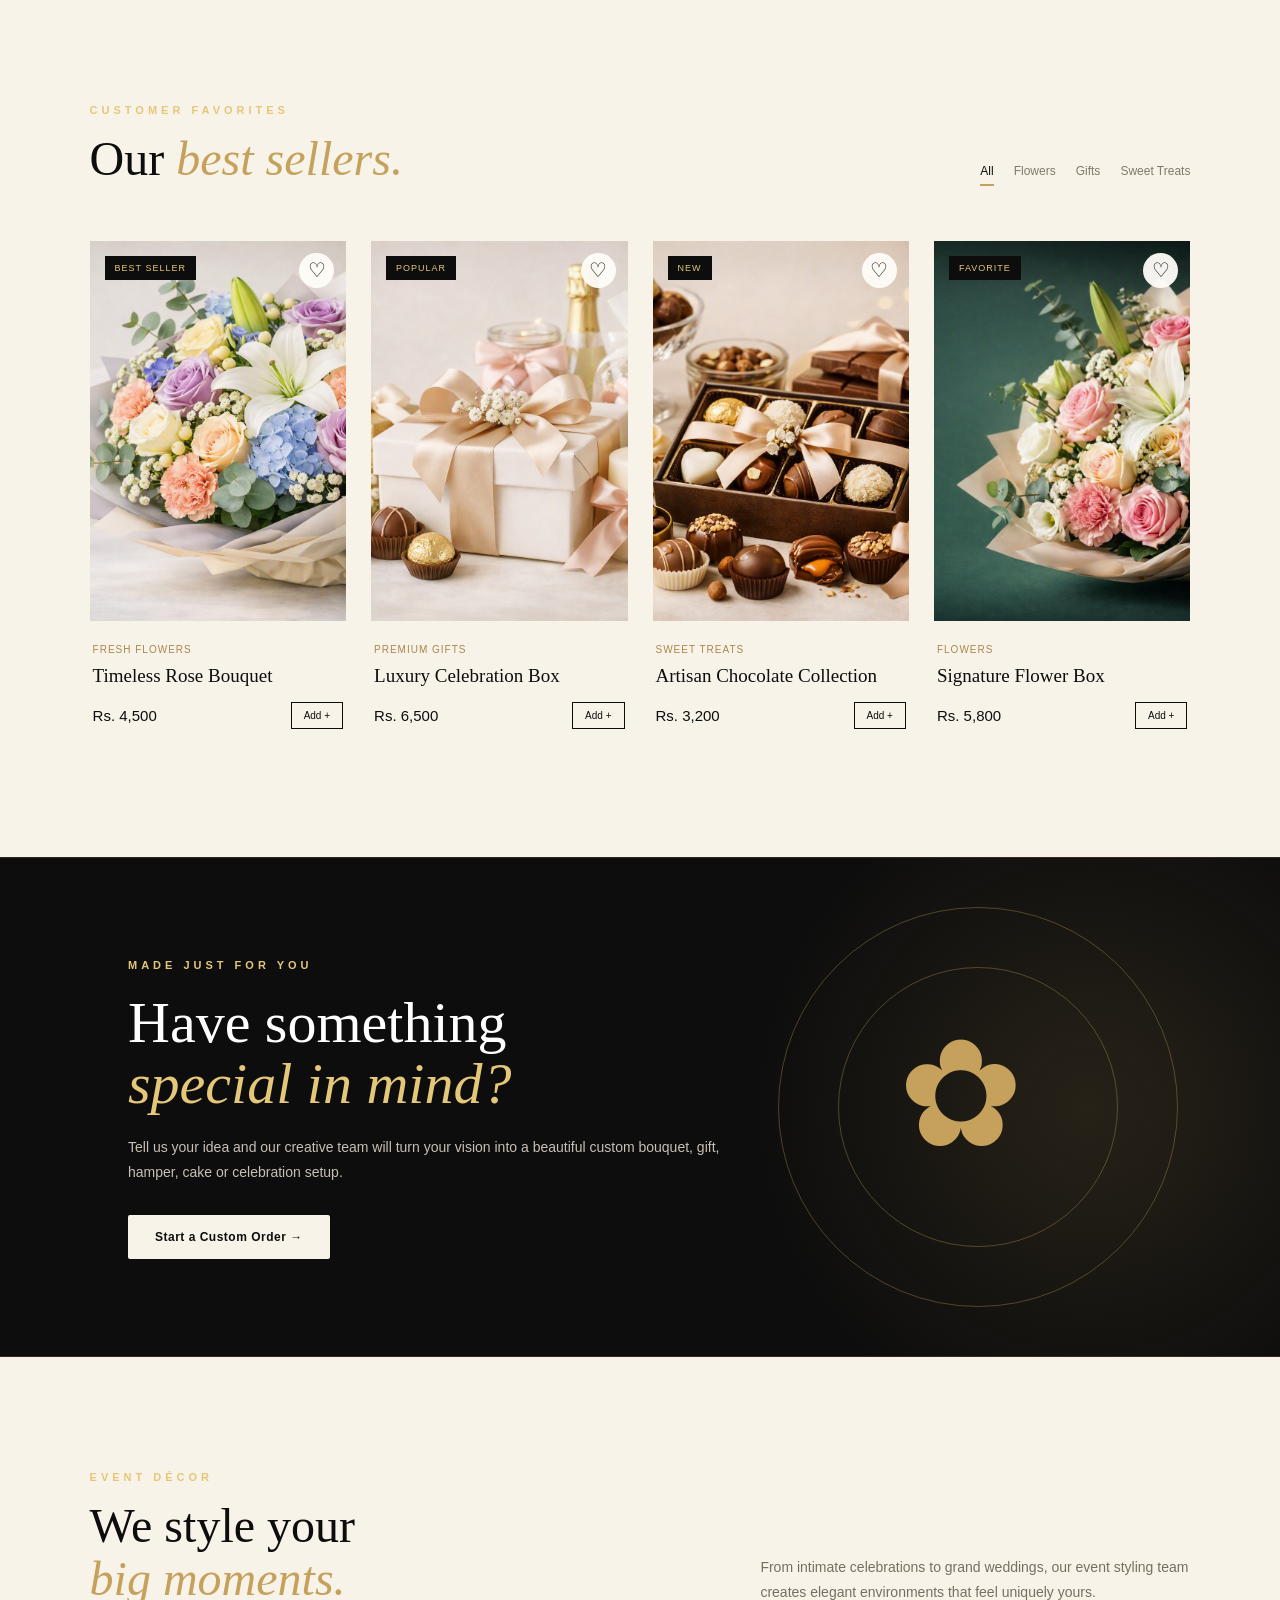
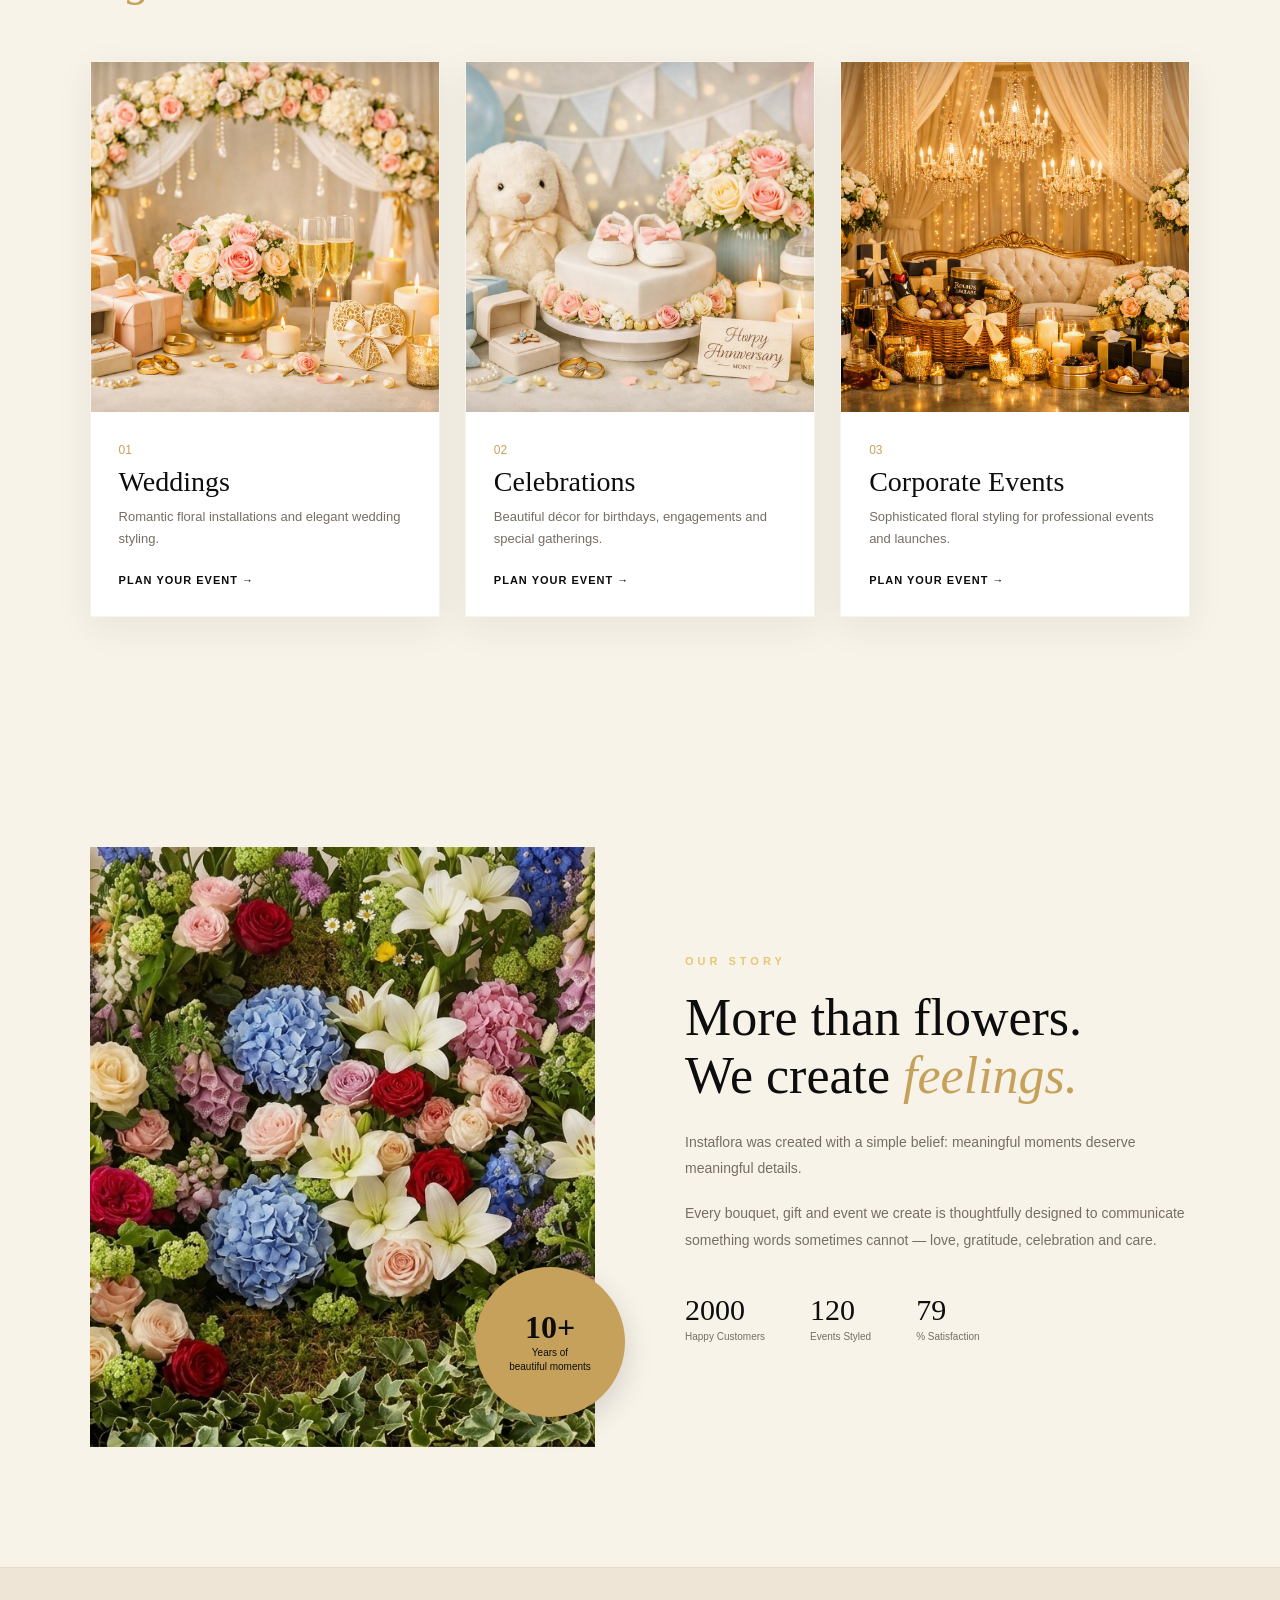
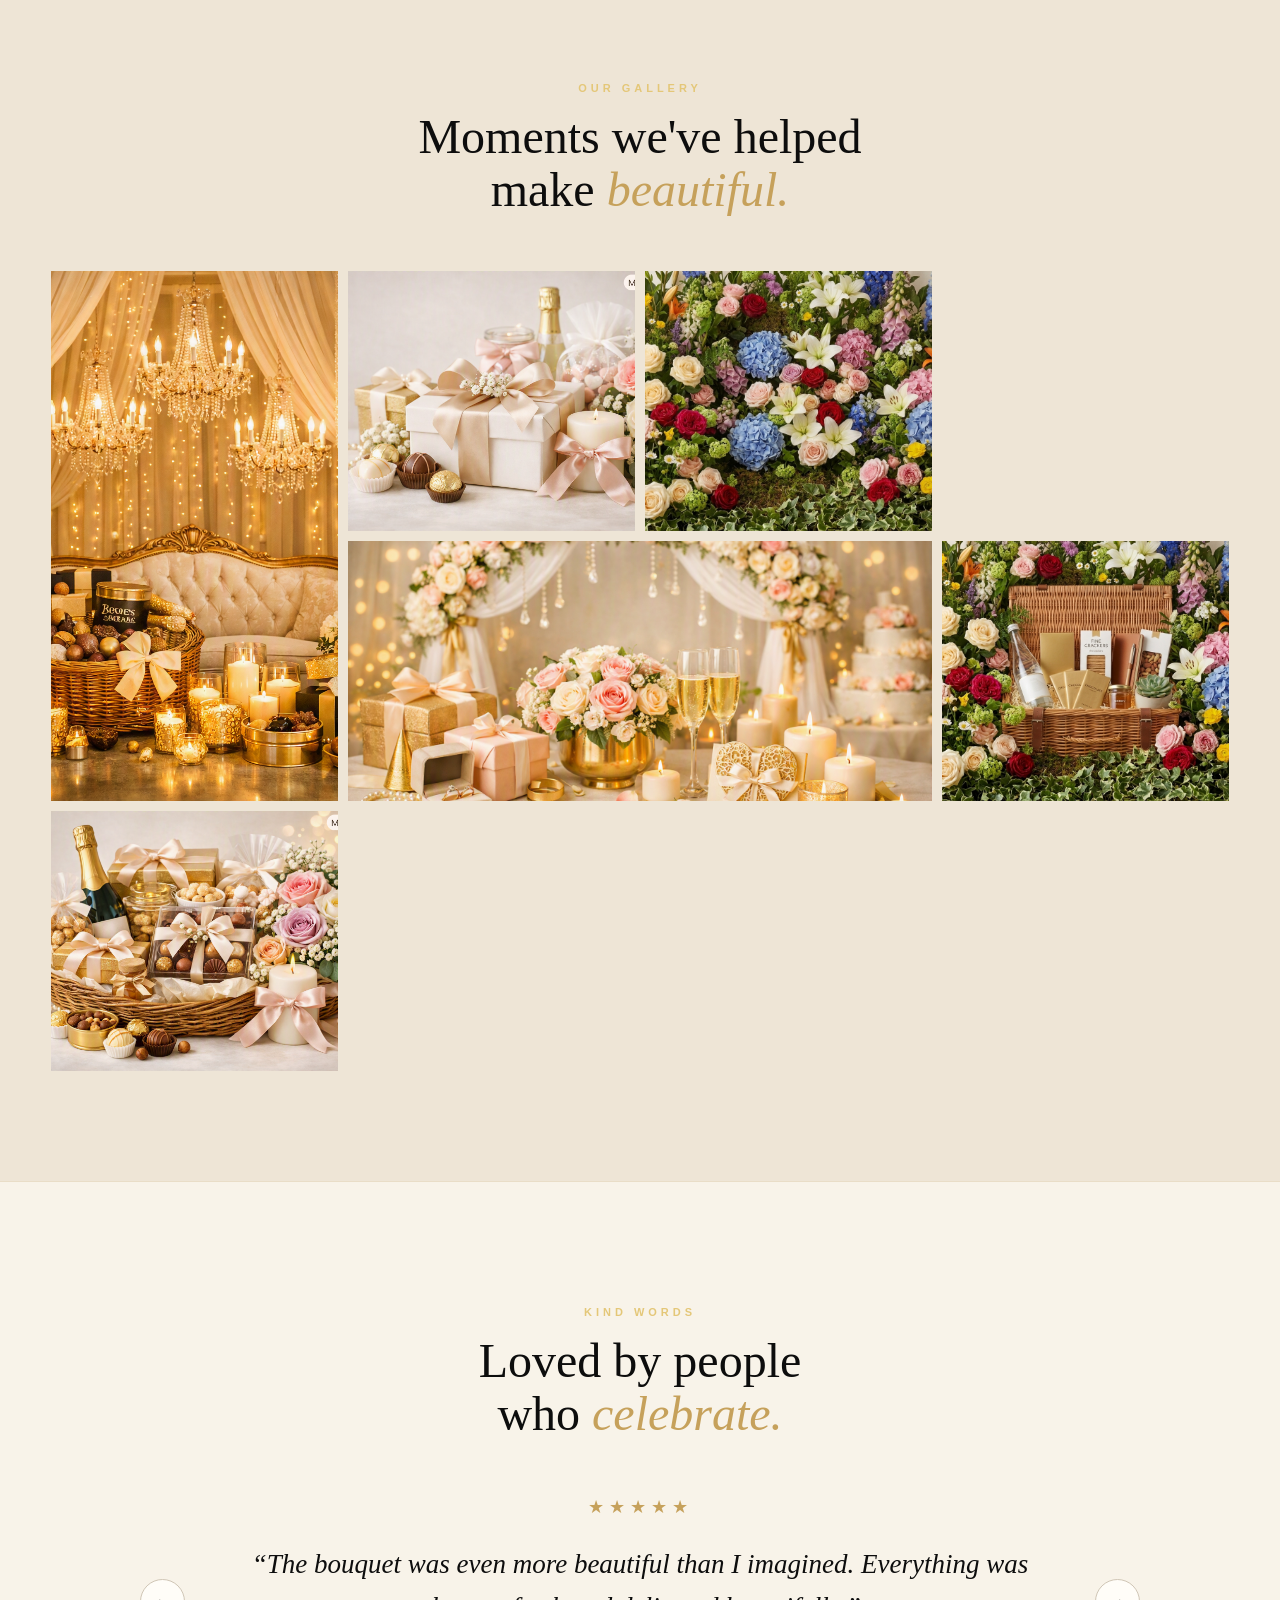
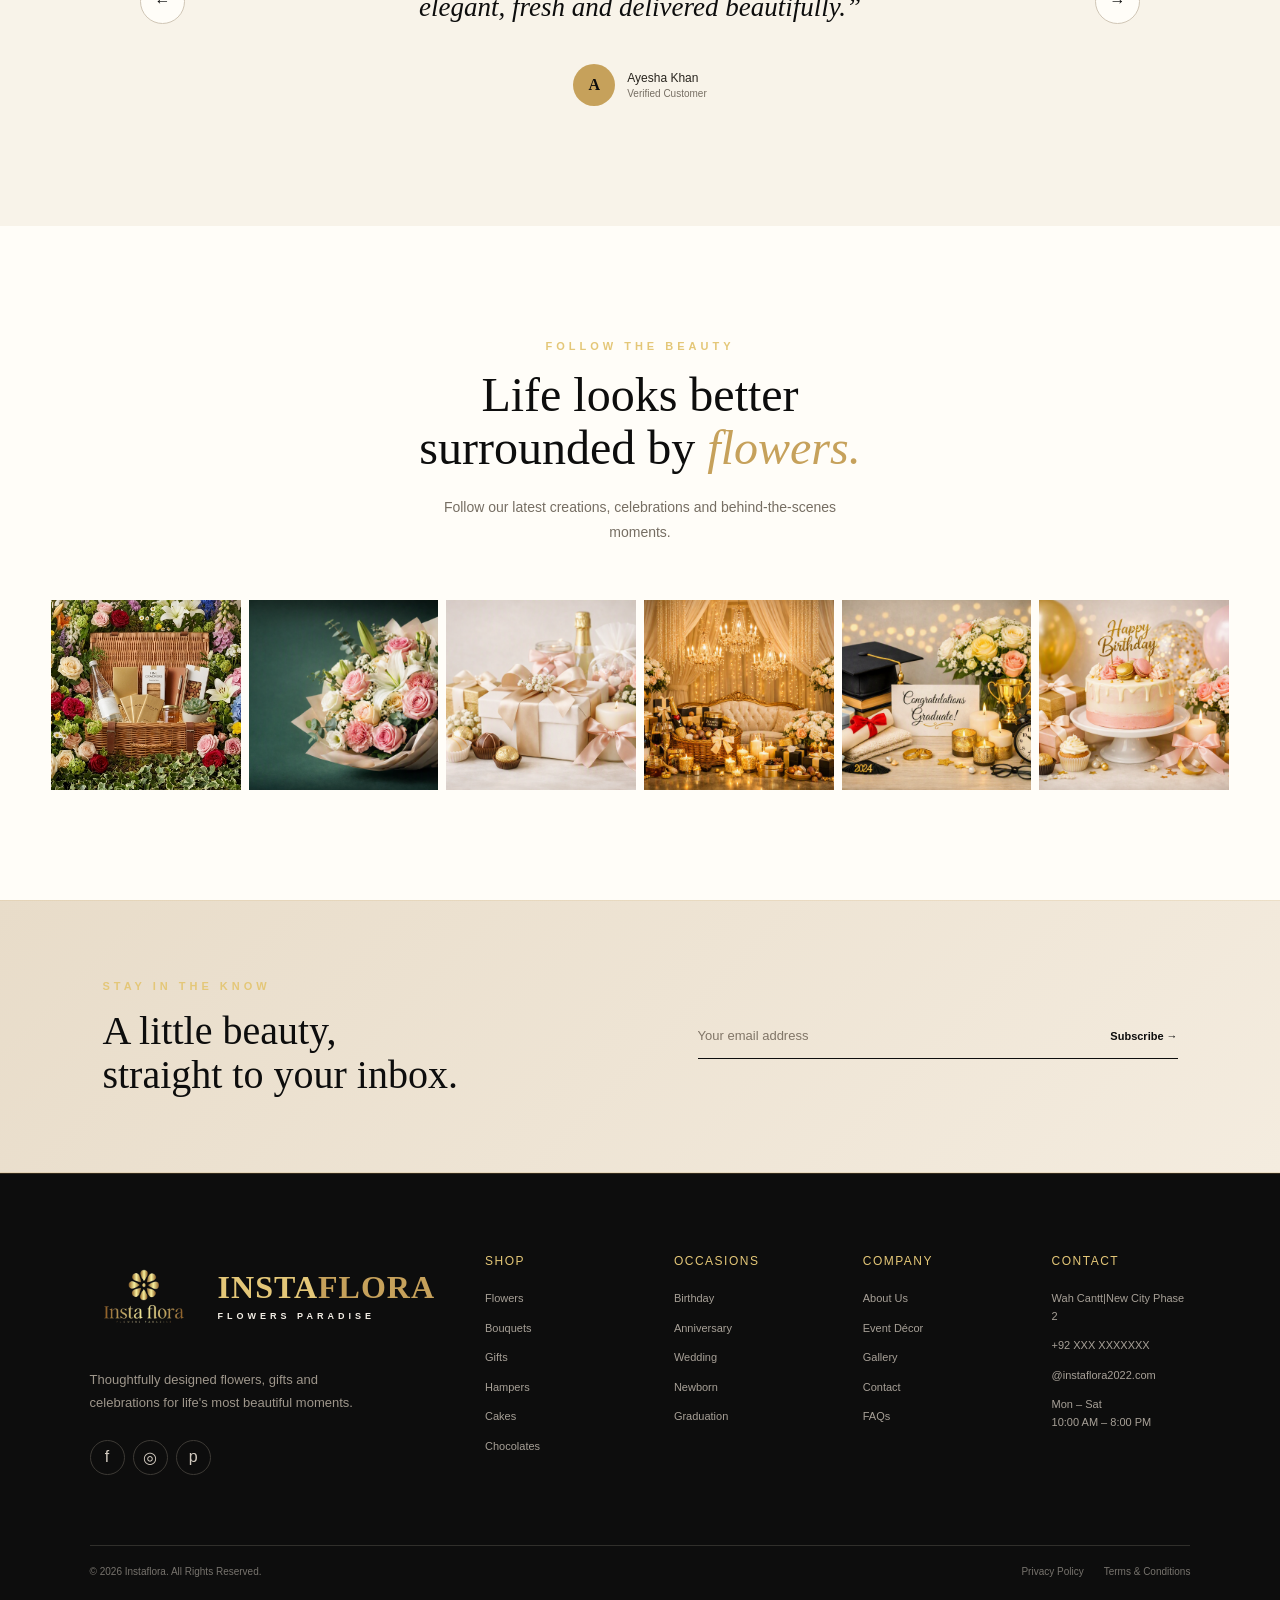
==== commit d1d4f2ba: "Updated Instaflora website" ====
--- a/index.html
+++ b/index.html
@@ -53,7 +53,7 @@
 
             <a href="about.html">About</a>
 
-            <a href="contact.html">Contact</a>
+            <a href="#indexcontact">Contact</a>
             <a href="#" class="mobile-account" id="mobileAccountBtn">
     Login / Register
 </a>
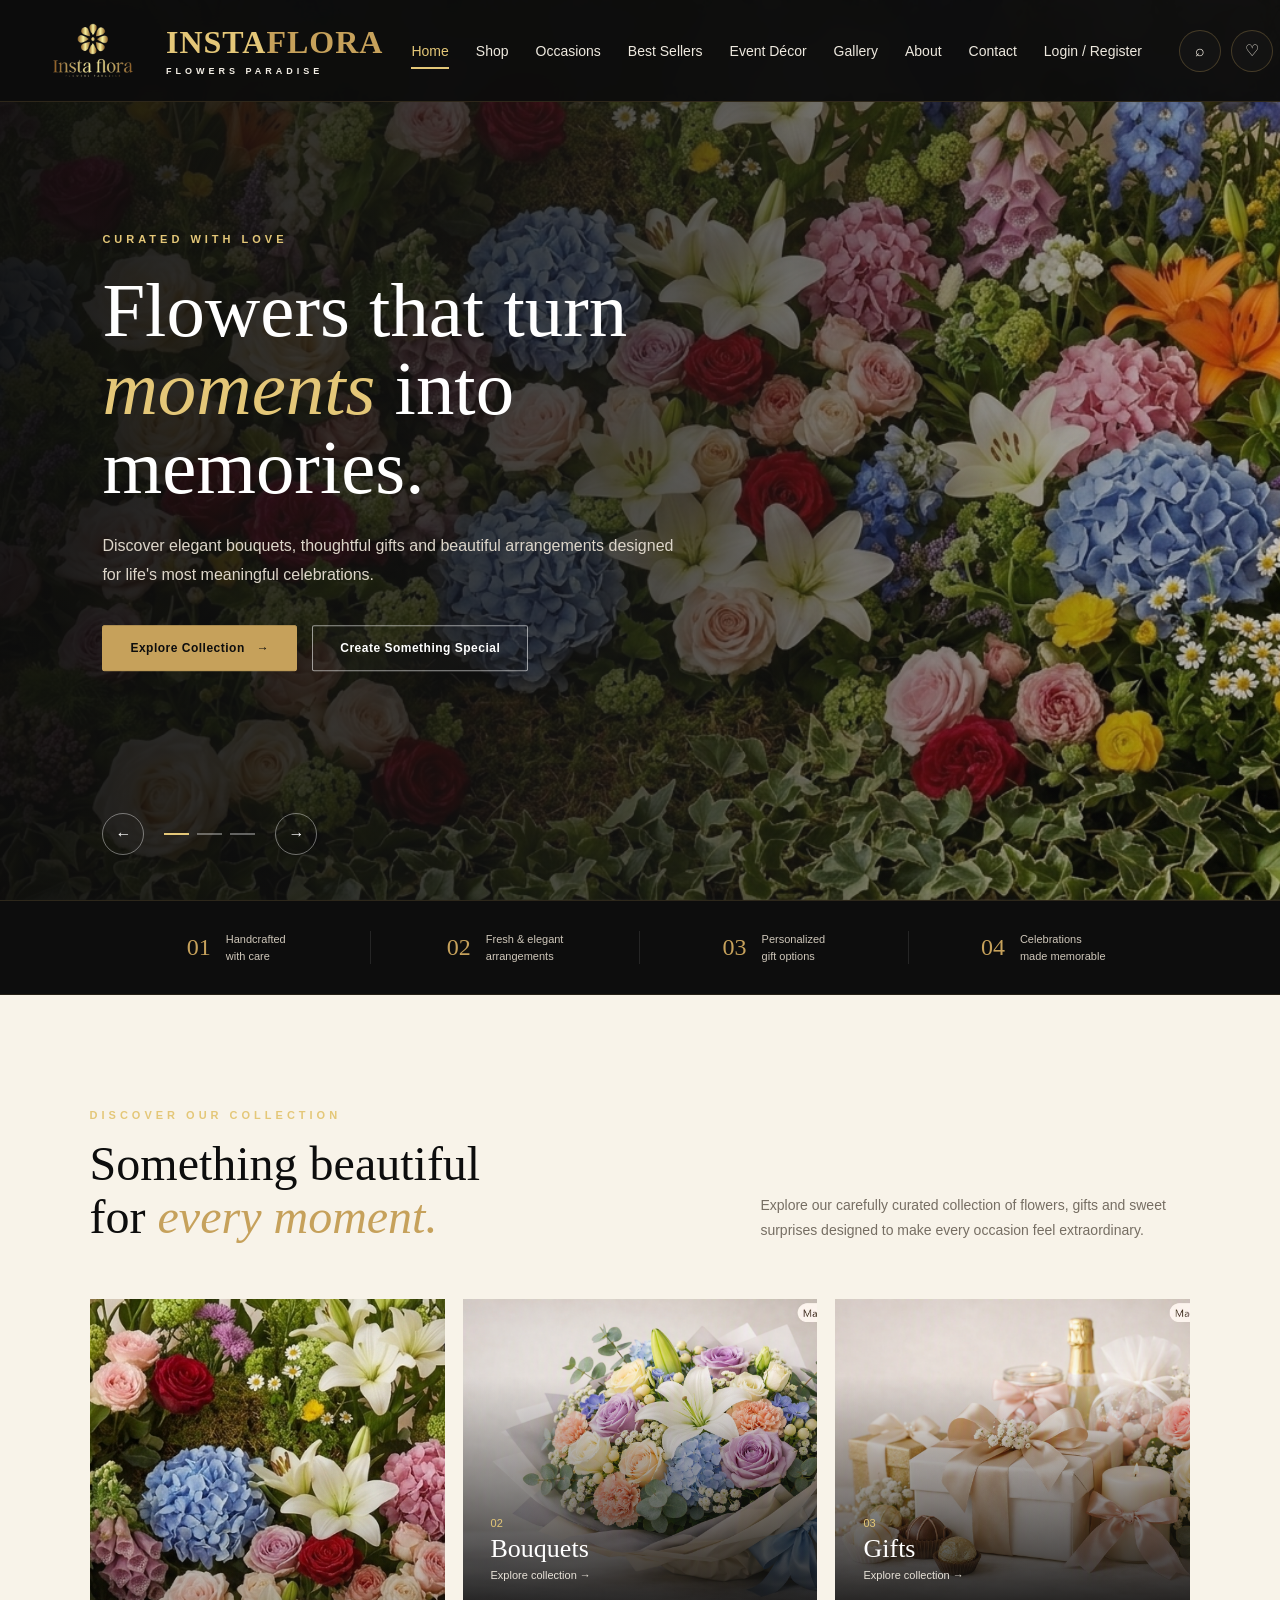
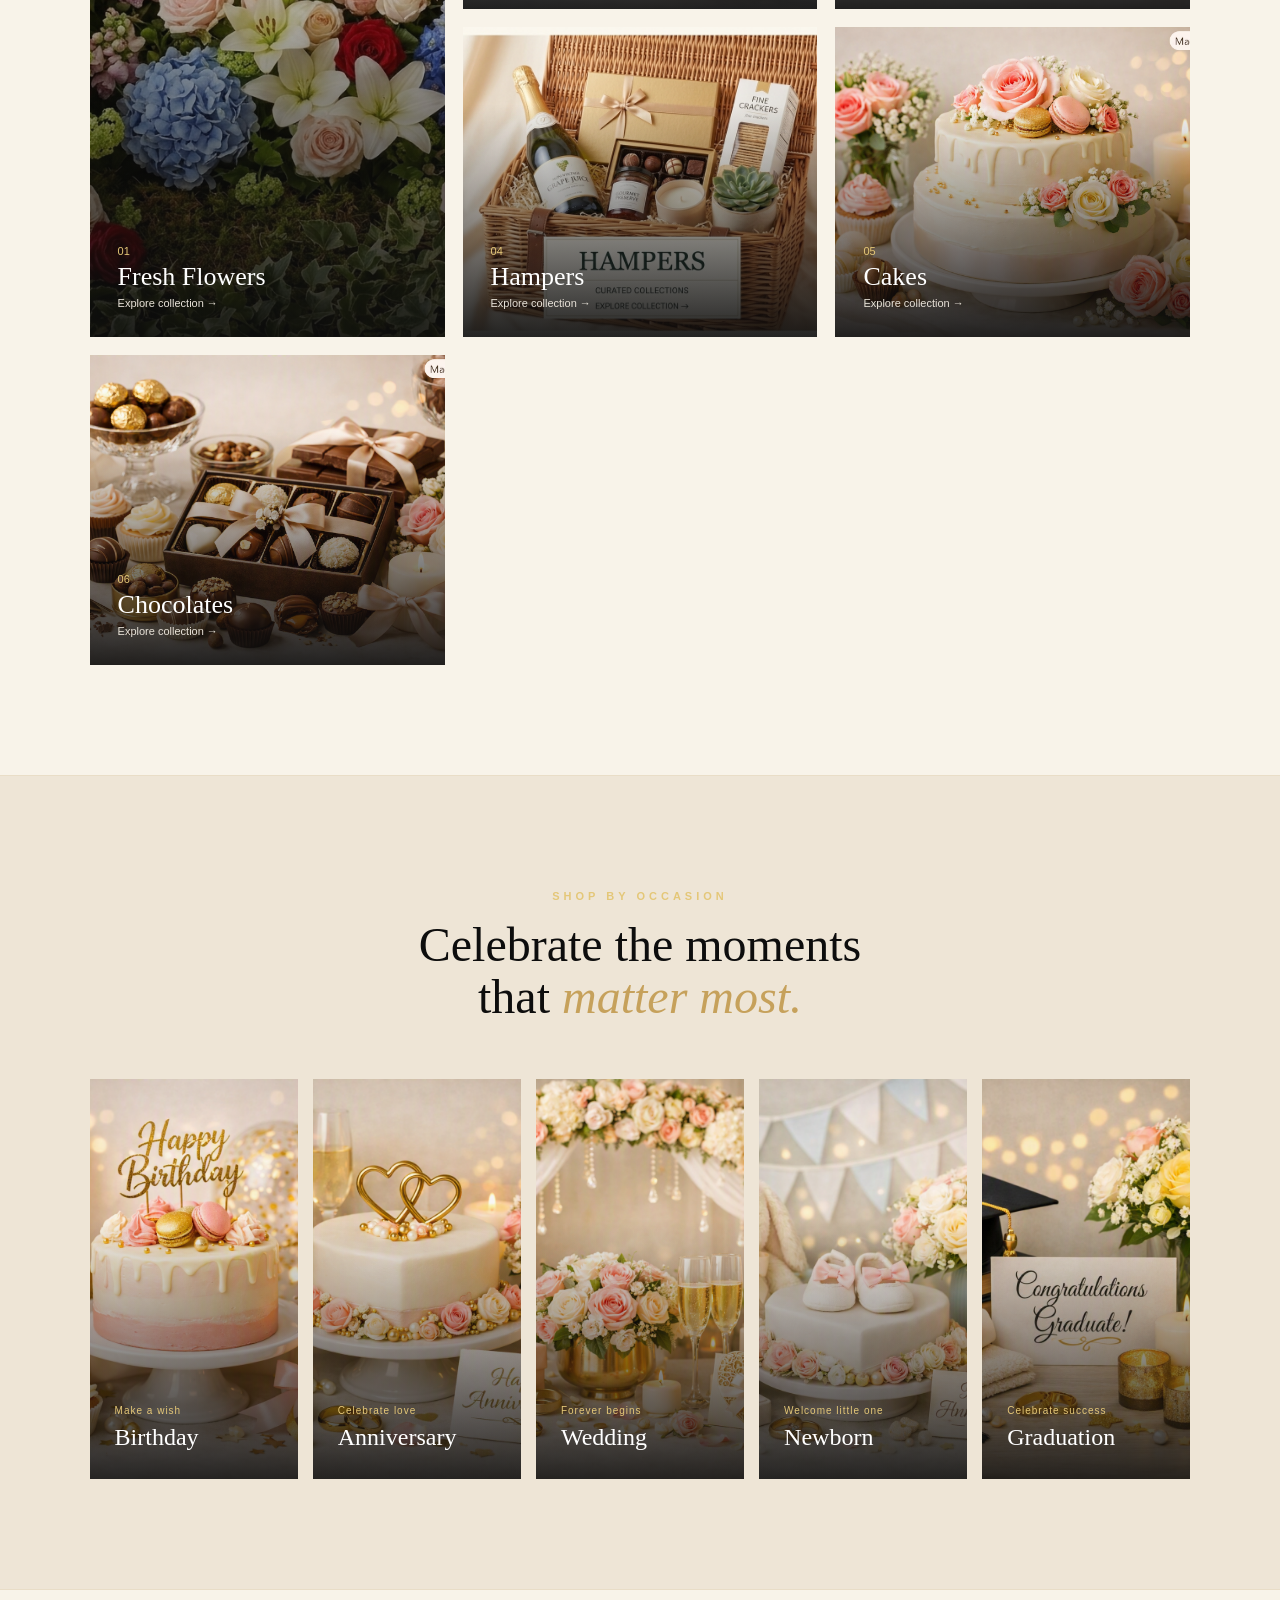
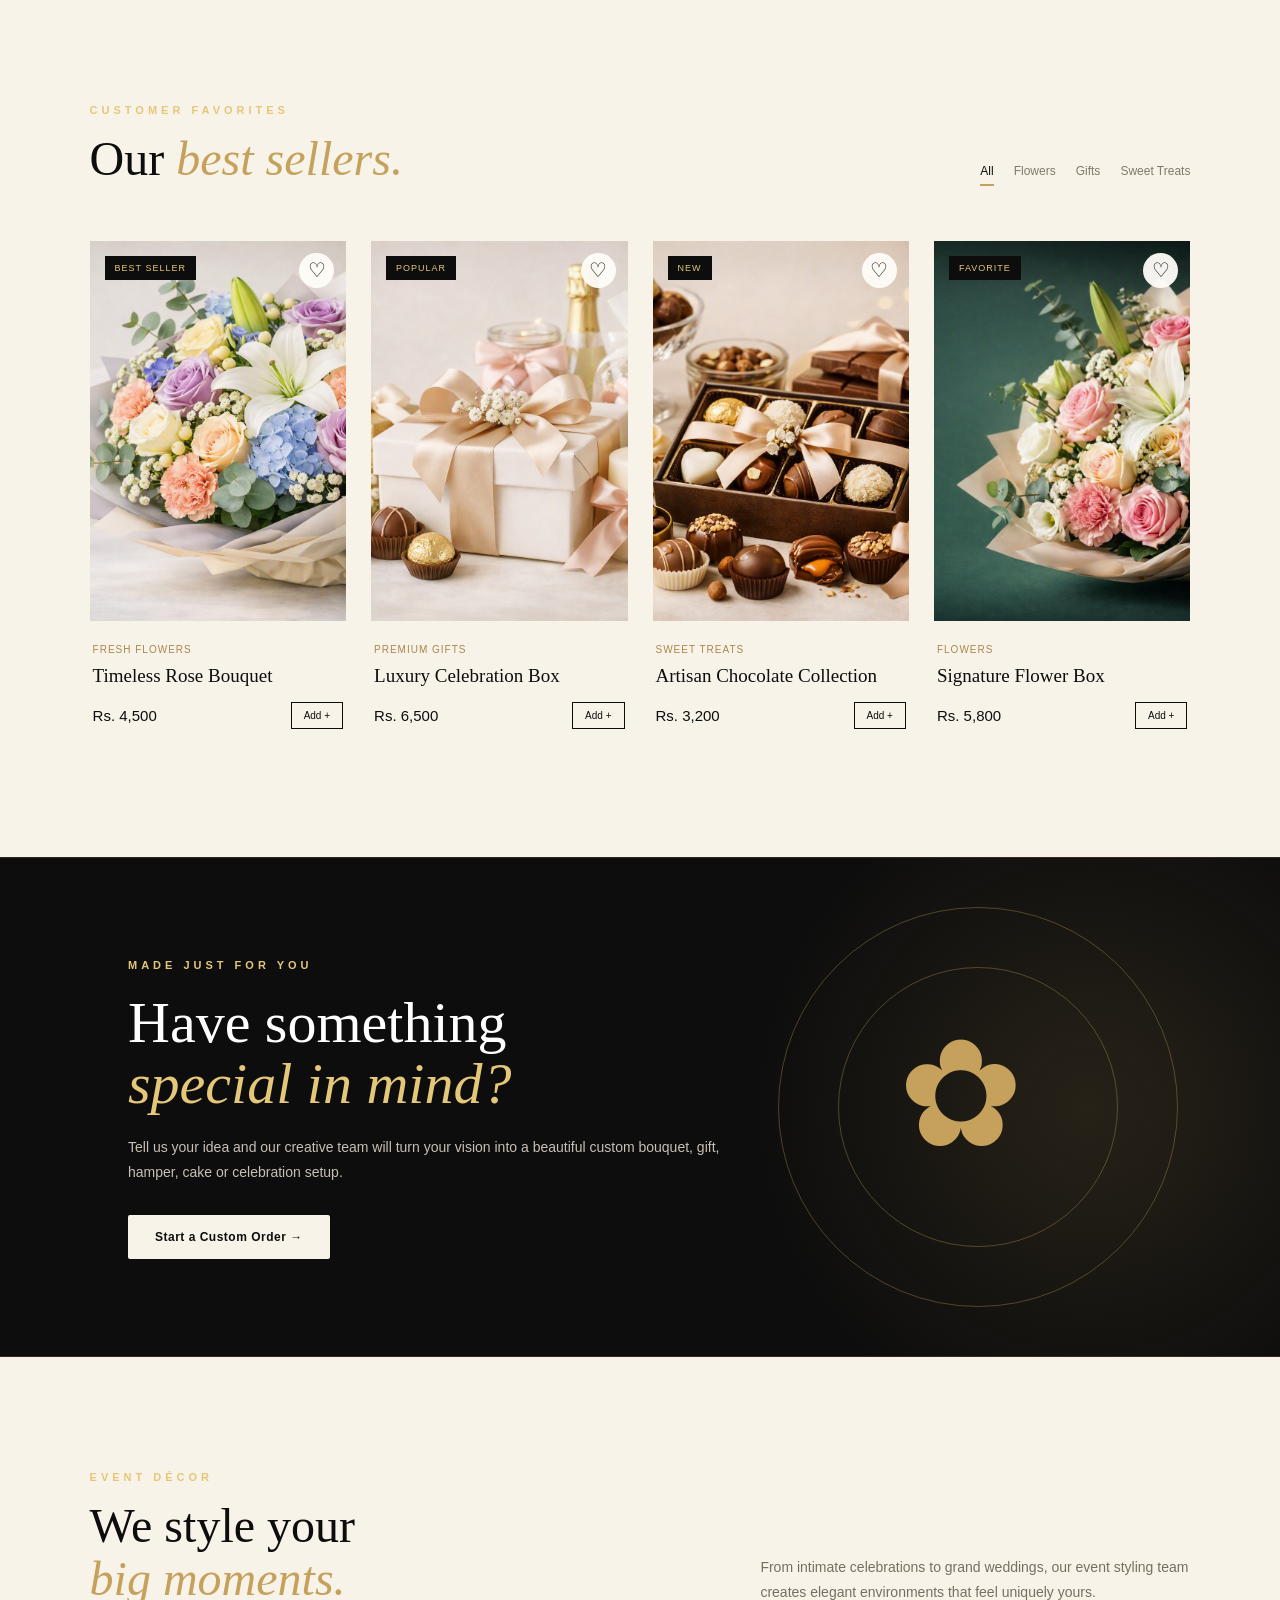
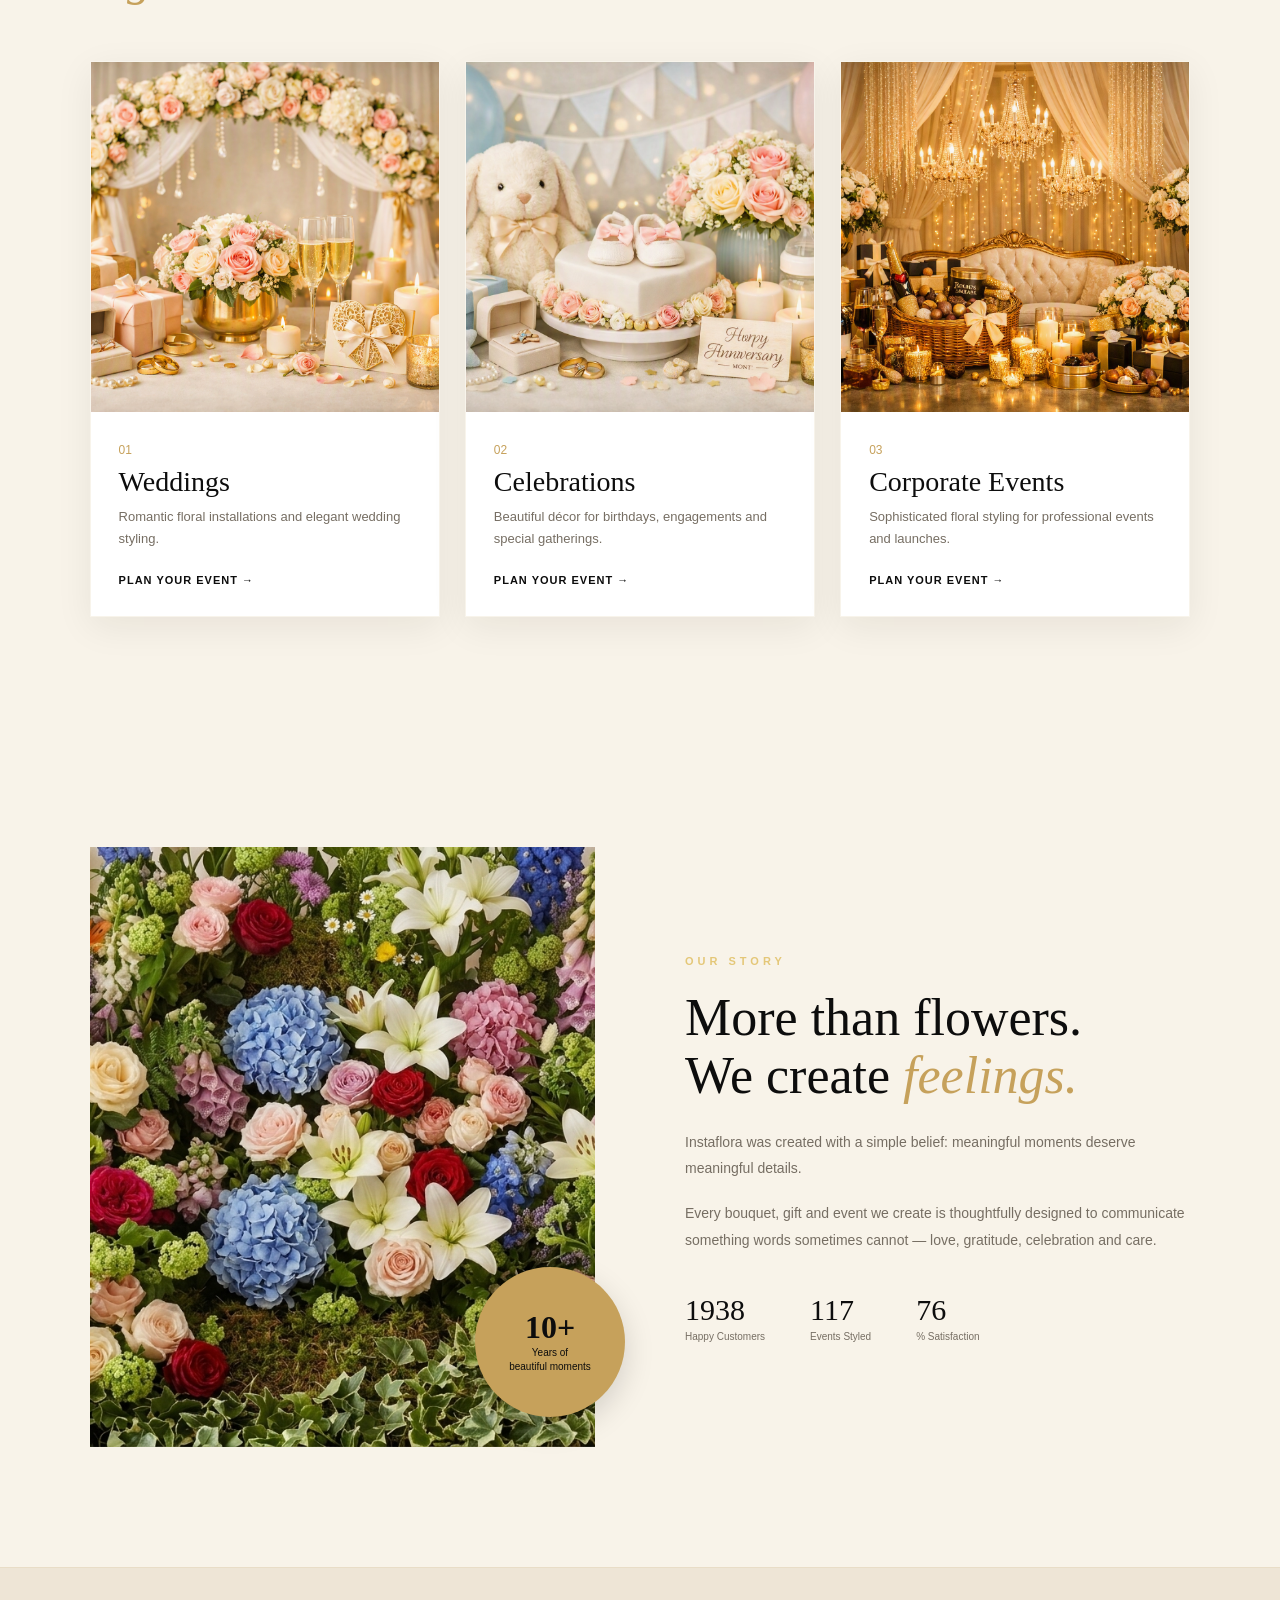
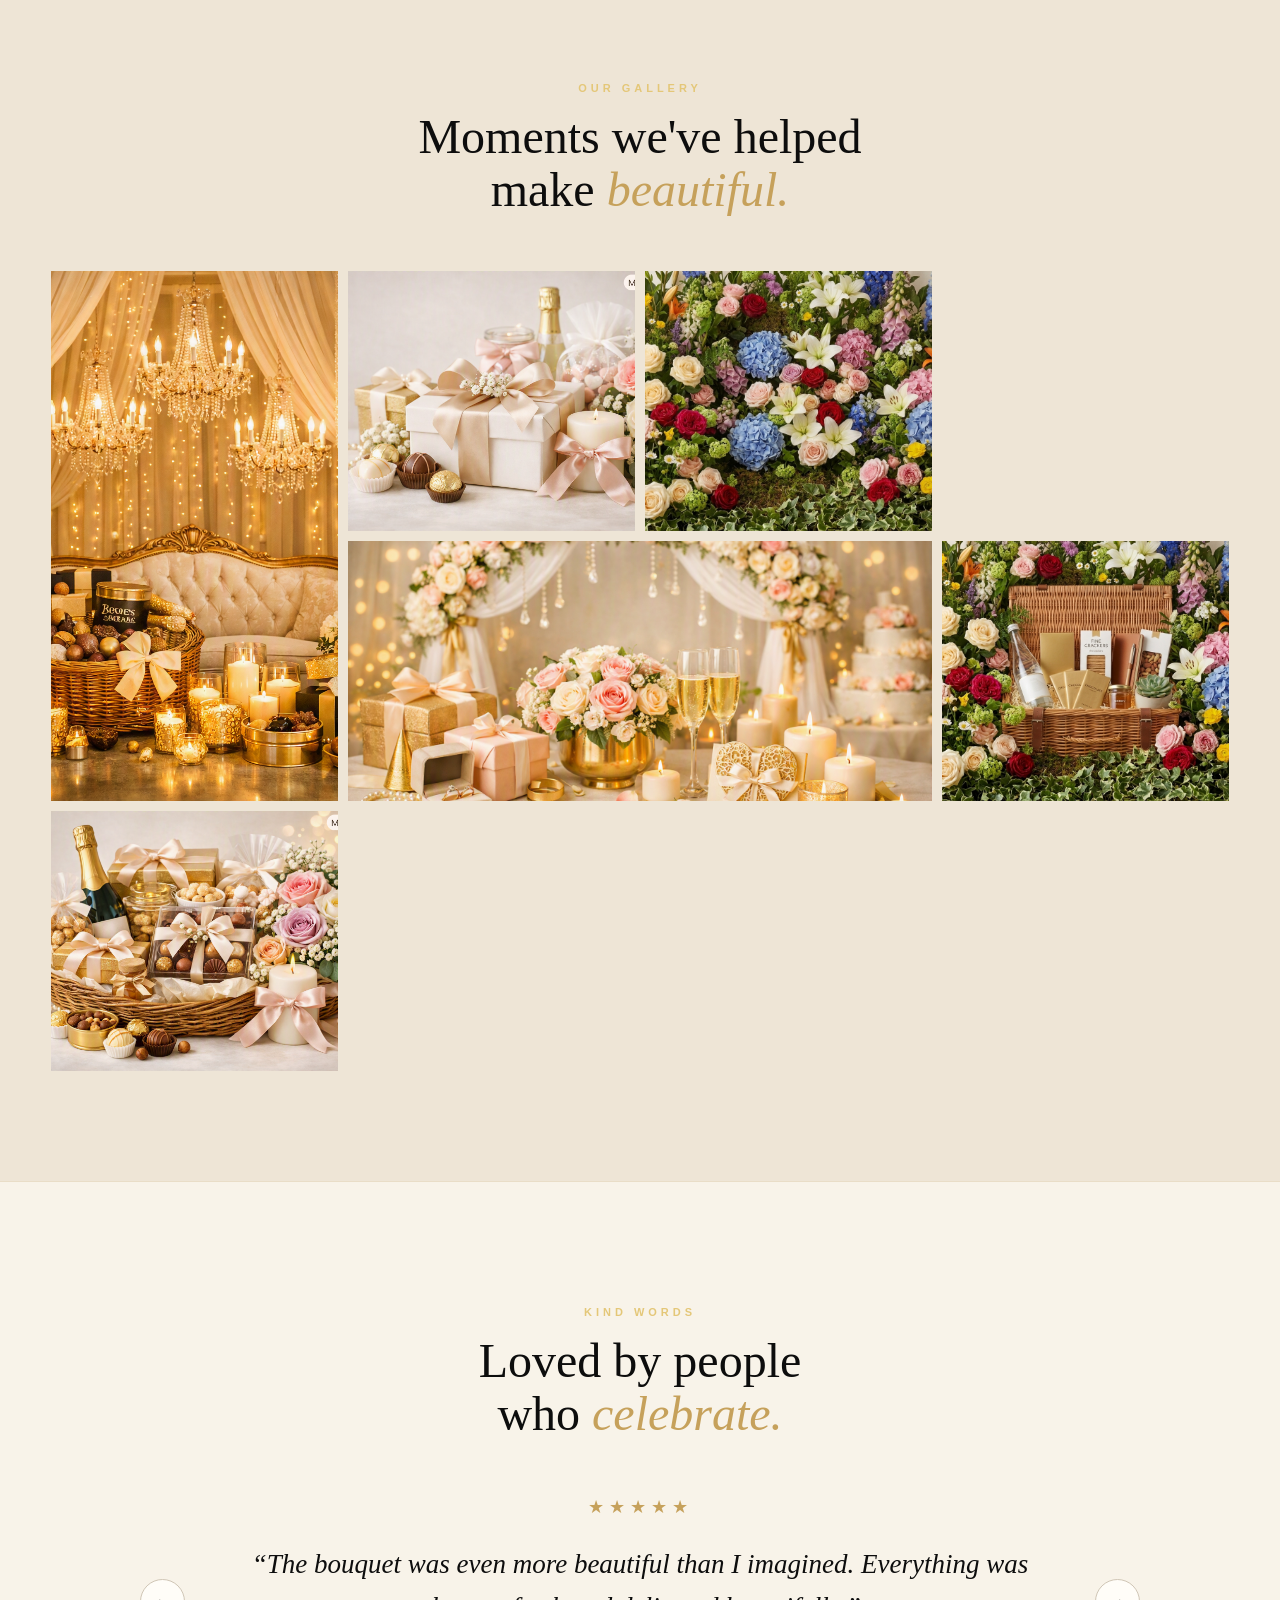
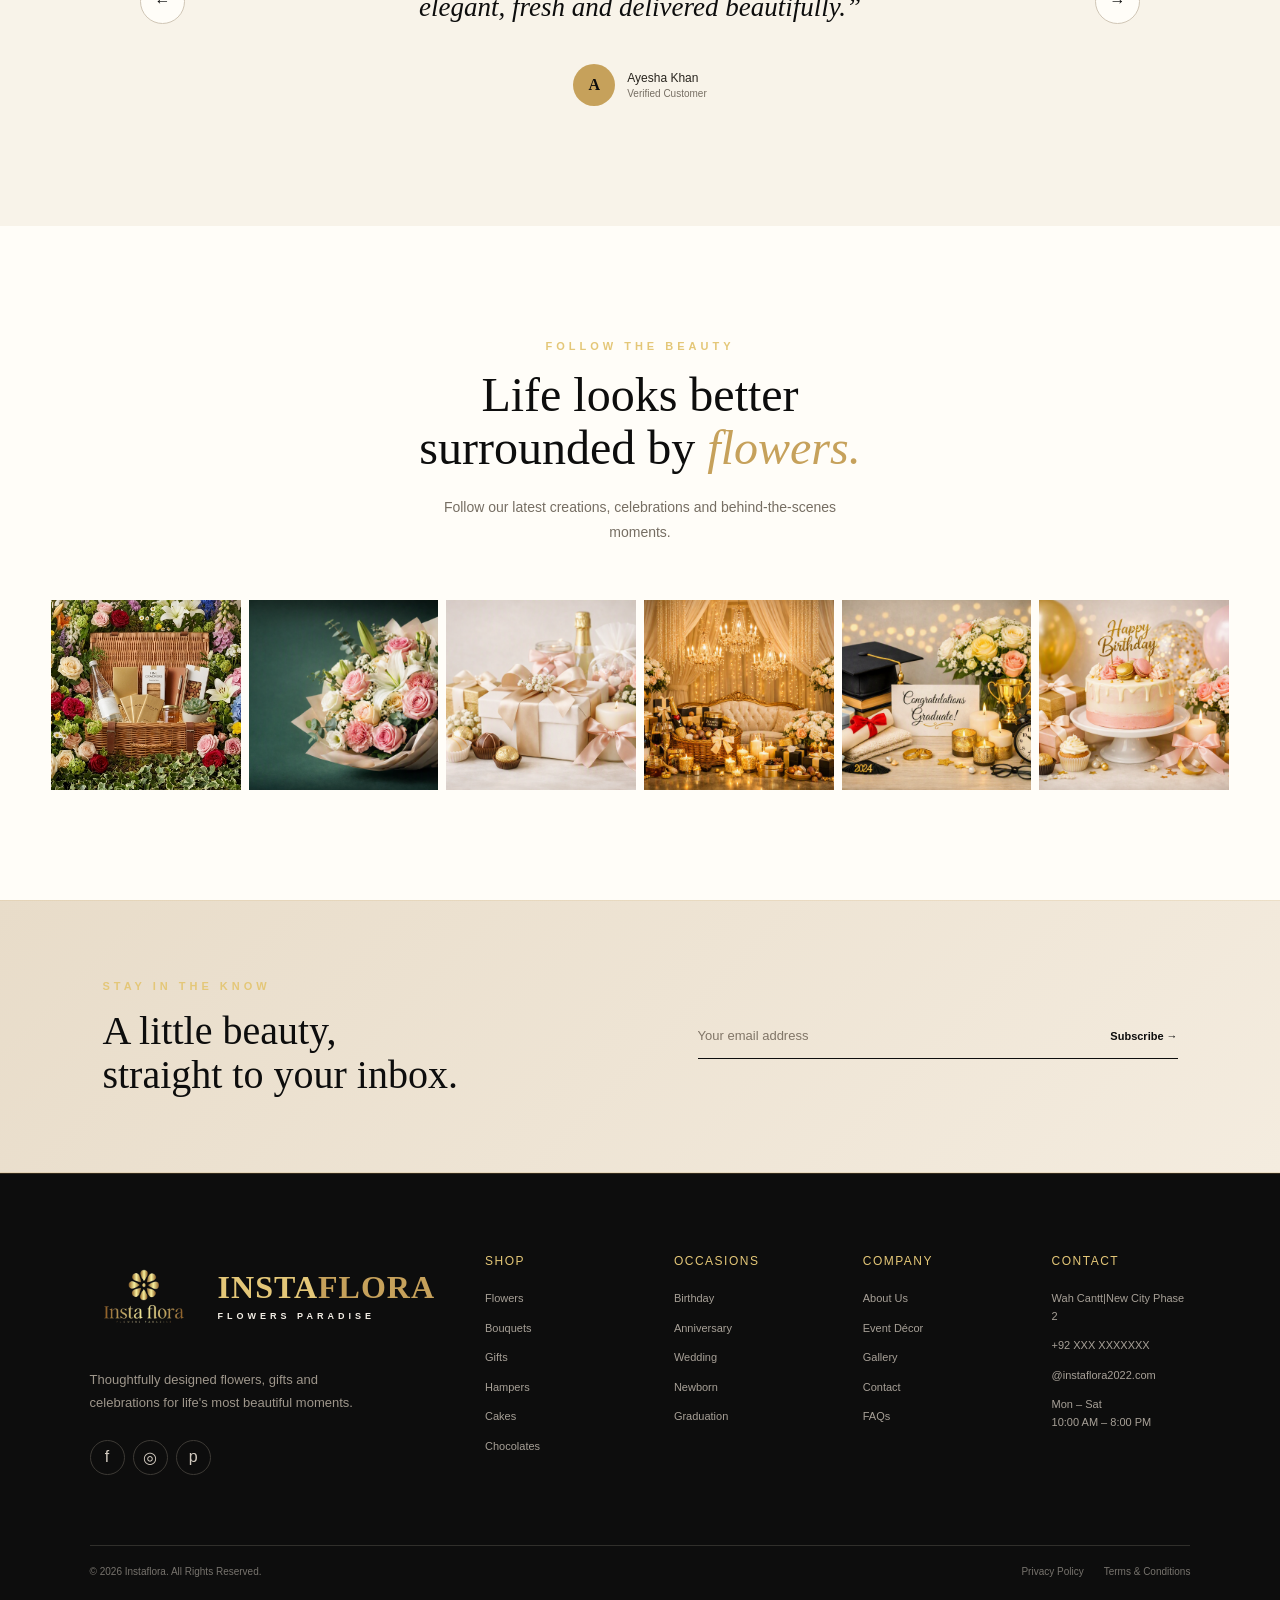
==== commit 65c78481: "Updated Instaflora website" ====
--- a/index.html
+++ b/index.html
@@ -53,7 +53,7 @@
 
             <a href="about.html">About</a>
 
-            <a href="#indexcontact">Contact</a>
+            <a href="#contact">Contact</a>
             <a href="#" class="mobile-account" id="mobileAccountBtn">
     Login / Register
 </a>
@@ -1441,10 +1441,11 @@
 
             <h4>Company</h4>
 
-            <a href="#about">About Us</a>
-            <a href="#events">Event Décor</a>
-            <a href="#gallery">Gallery</a>
+            <a href="about.html">About Us</a>
+            <a href="events.html">Event Décor</a>
+            <a href="gallery.html">Gallery</a>
             <a href="#contact">Contact</a>
+            
             <a href="#">FAQs</a>
 
         </div>
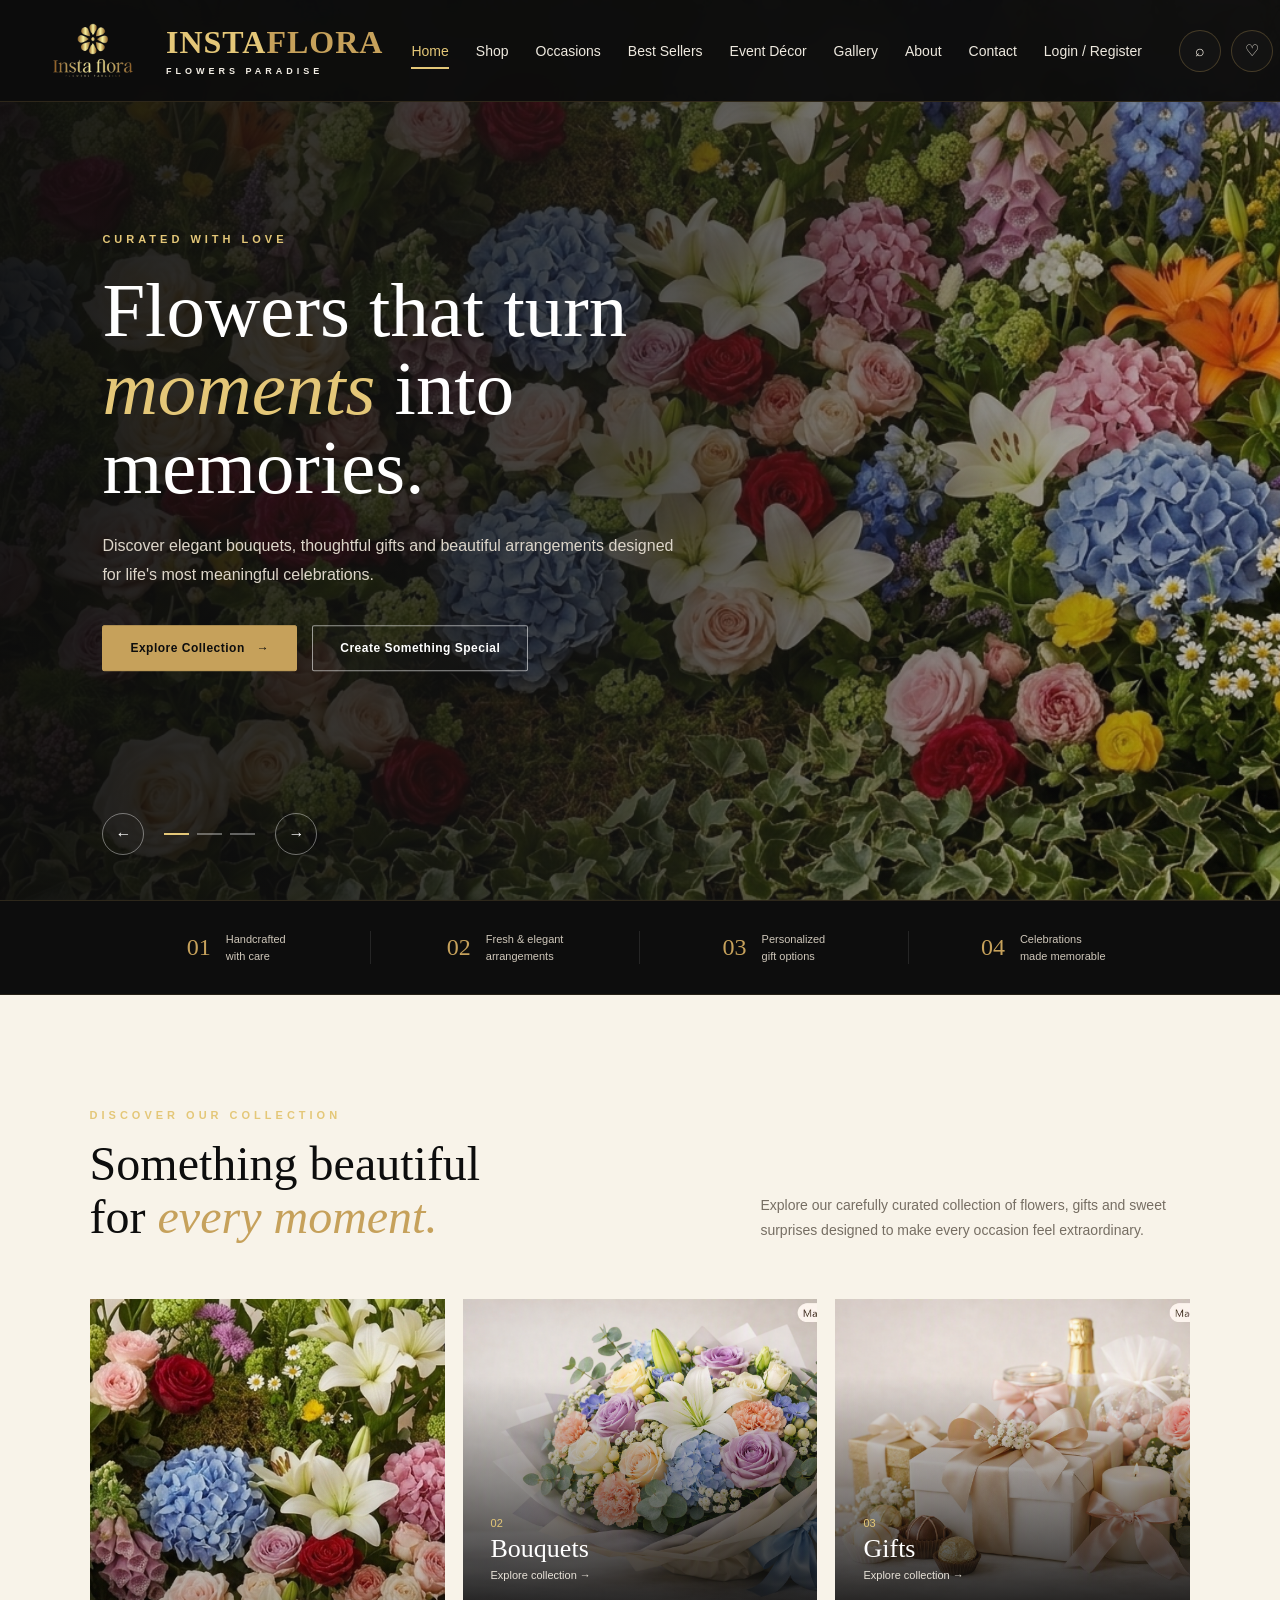
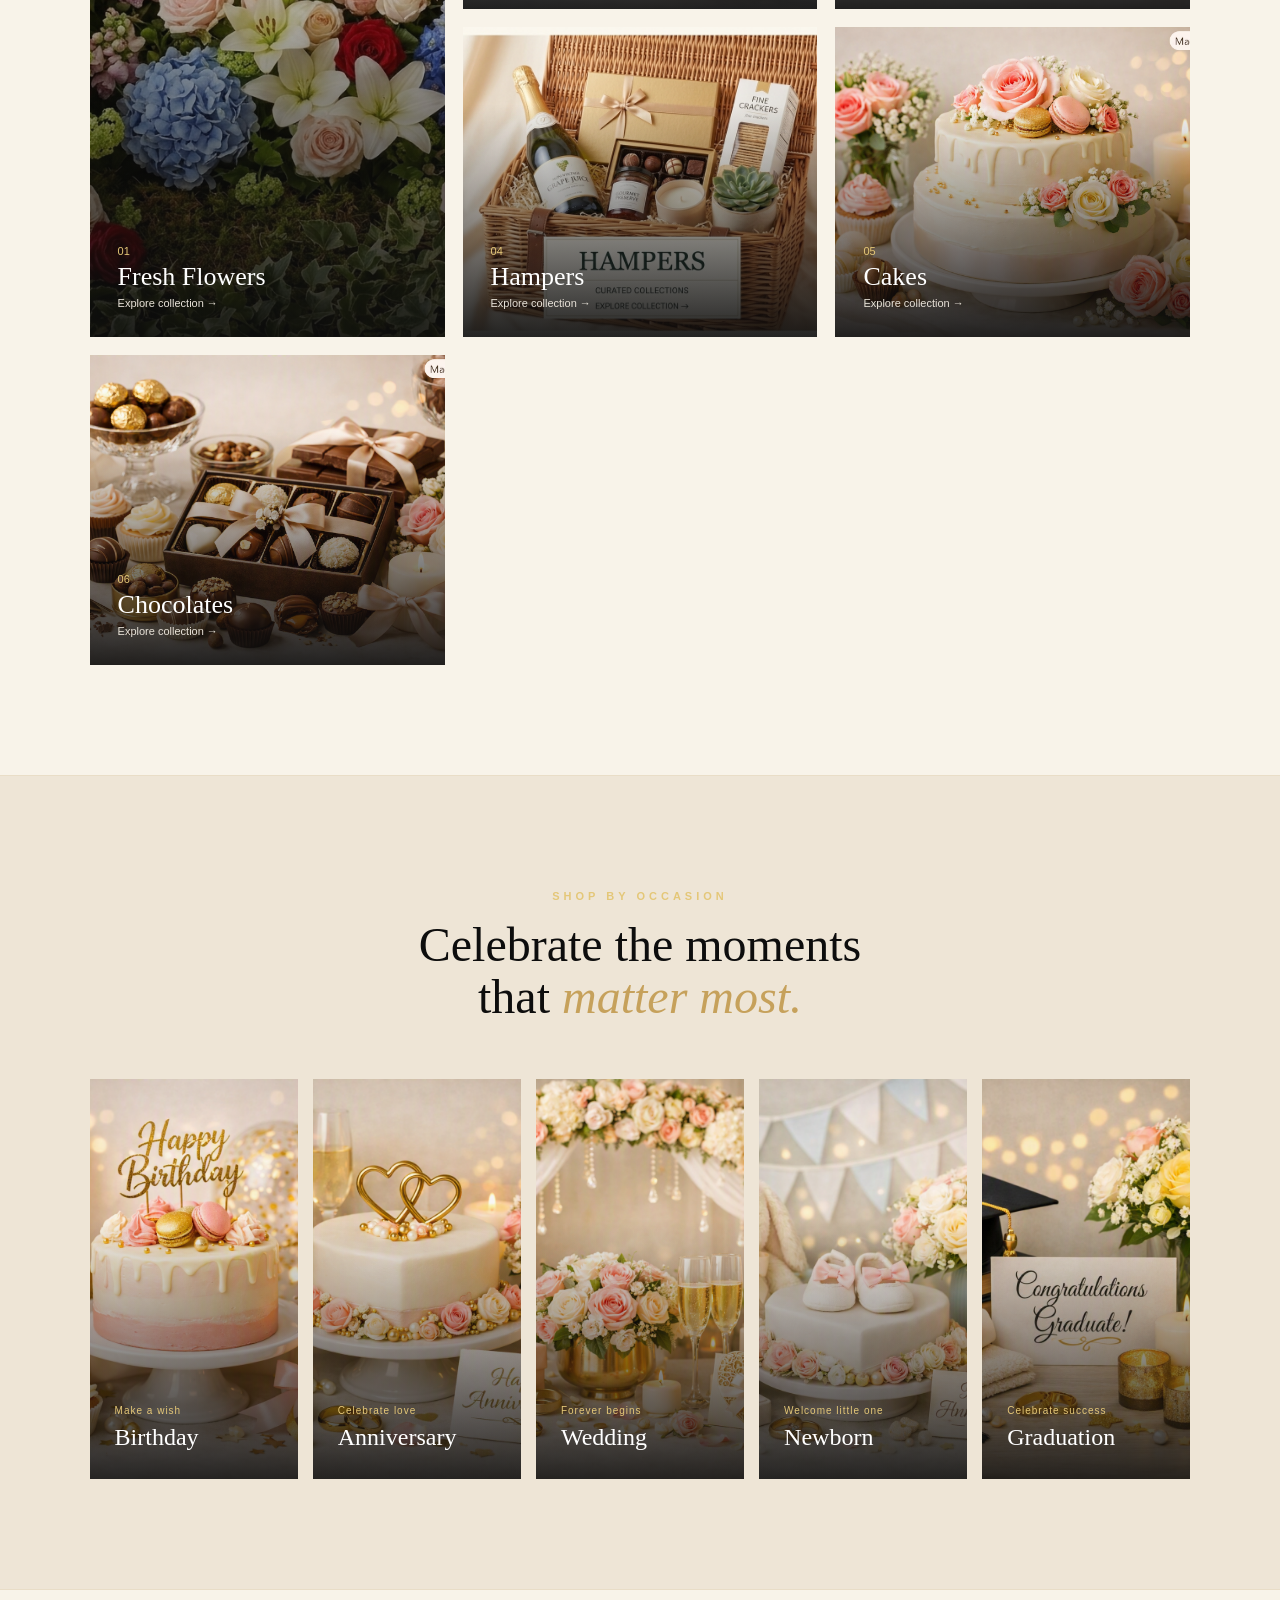
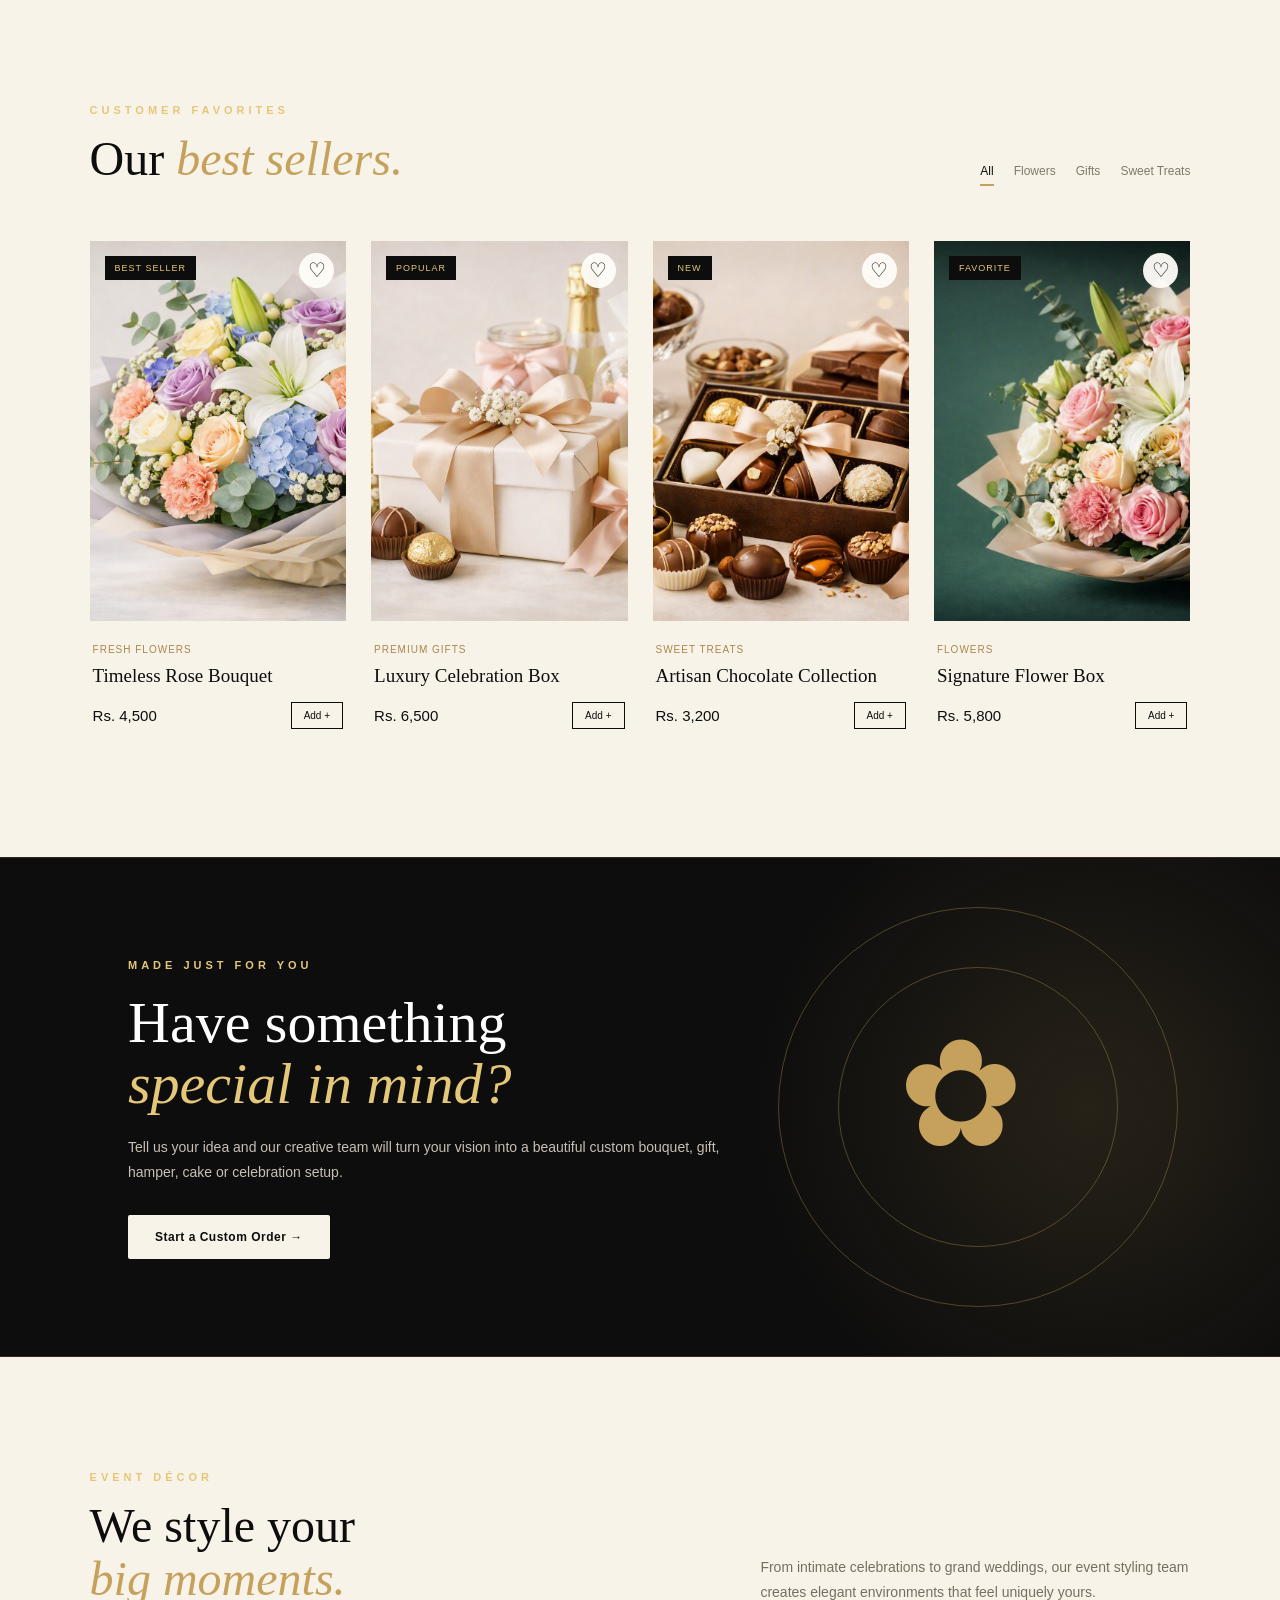
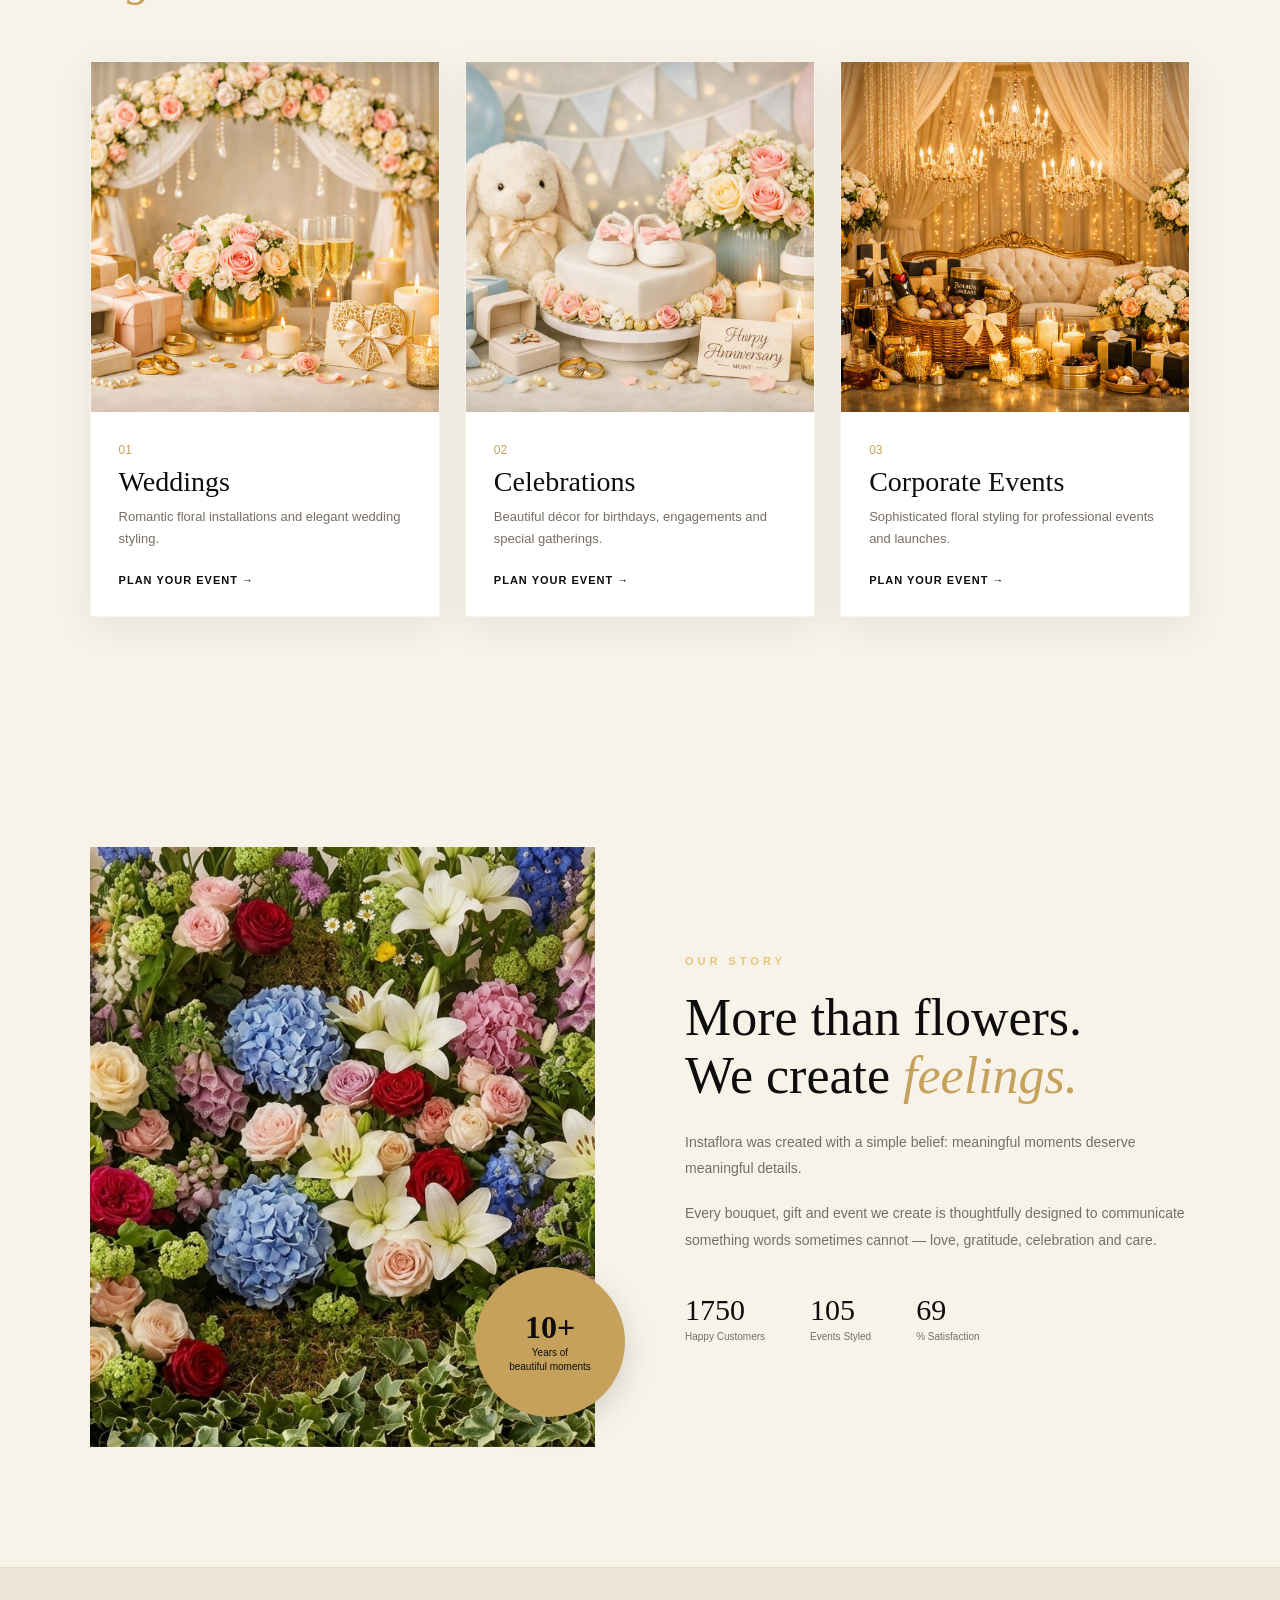
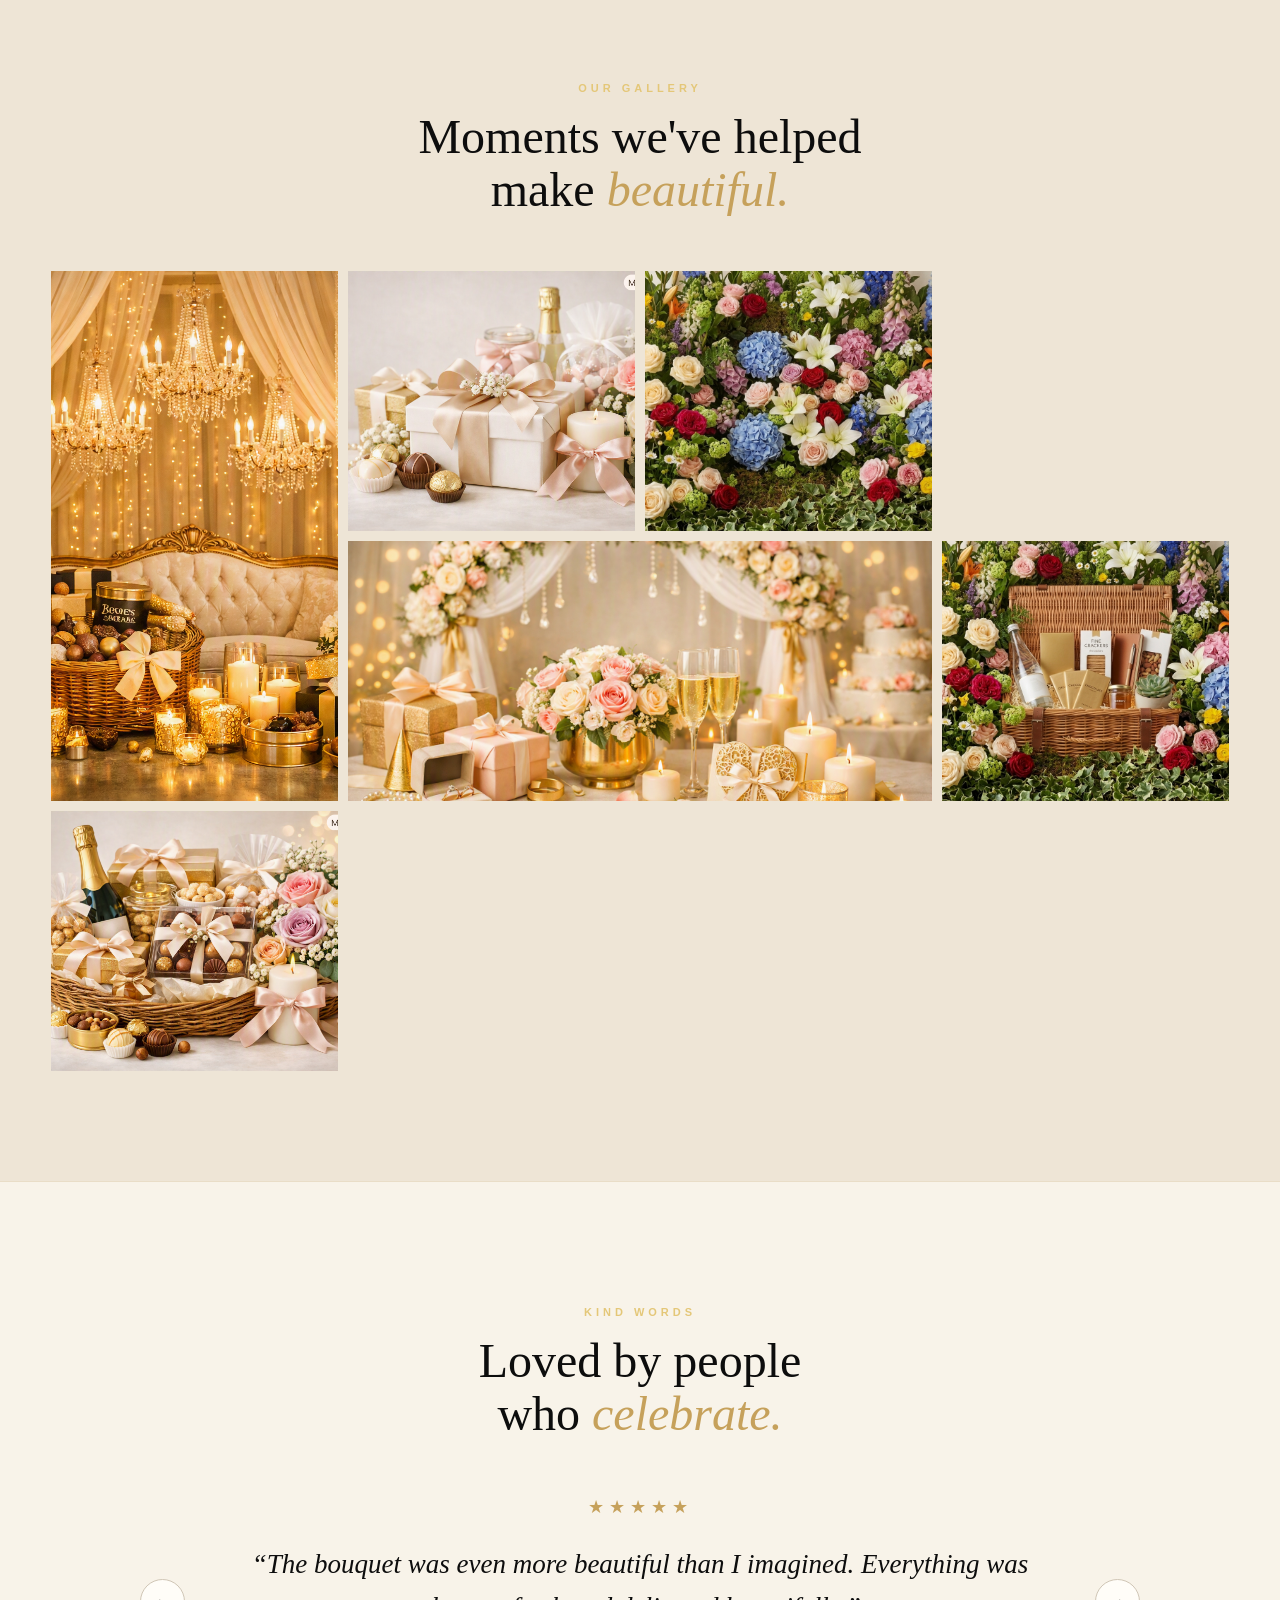
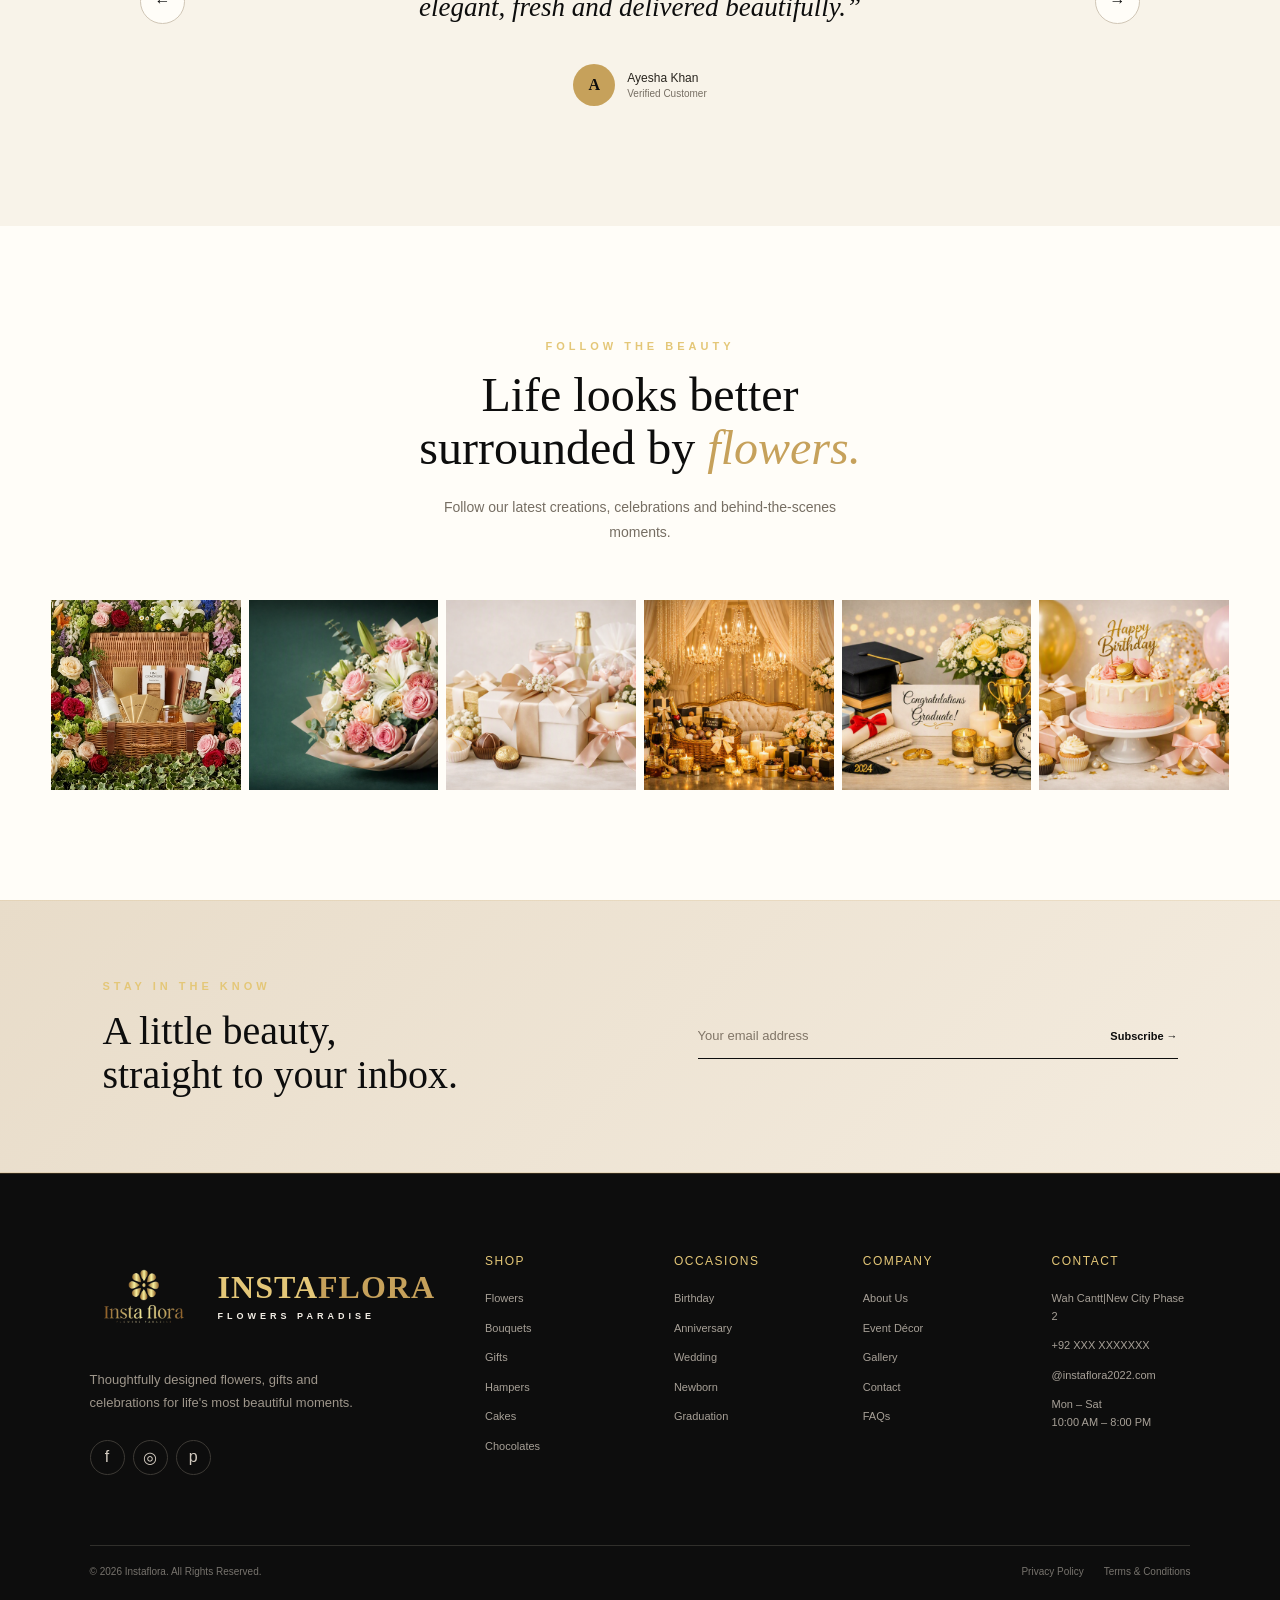
==== commit 26a6829d: "Updated Instaflora website" ====
--- a/index.html
+++ b/index.html
@@ -1446,7 +1446,7 @@
             <a href="gallery.html">Gallery</a>
             <a href="#contact">Contact</a>
             
-            <a href="#">FAQs</a>
+            <a href="faqs.html">FAQs</a>
 
         </div>
 
@@ -1484,8 +1484,8 @@
         </span>
 
         <div>
-            <a href="#">Privacy Policy</a>
-            <a href="#">Terms & Conditions</a>
+            <a href="privacy.html">Privacy Policy</a>
+            <a href="terms.html">Terms & Conditions</a>
         </div>
 
     </div>
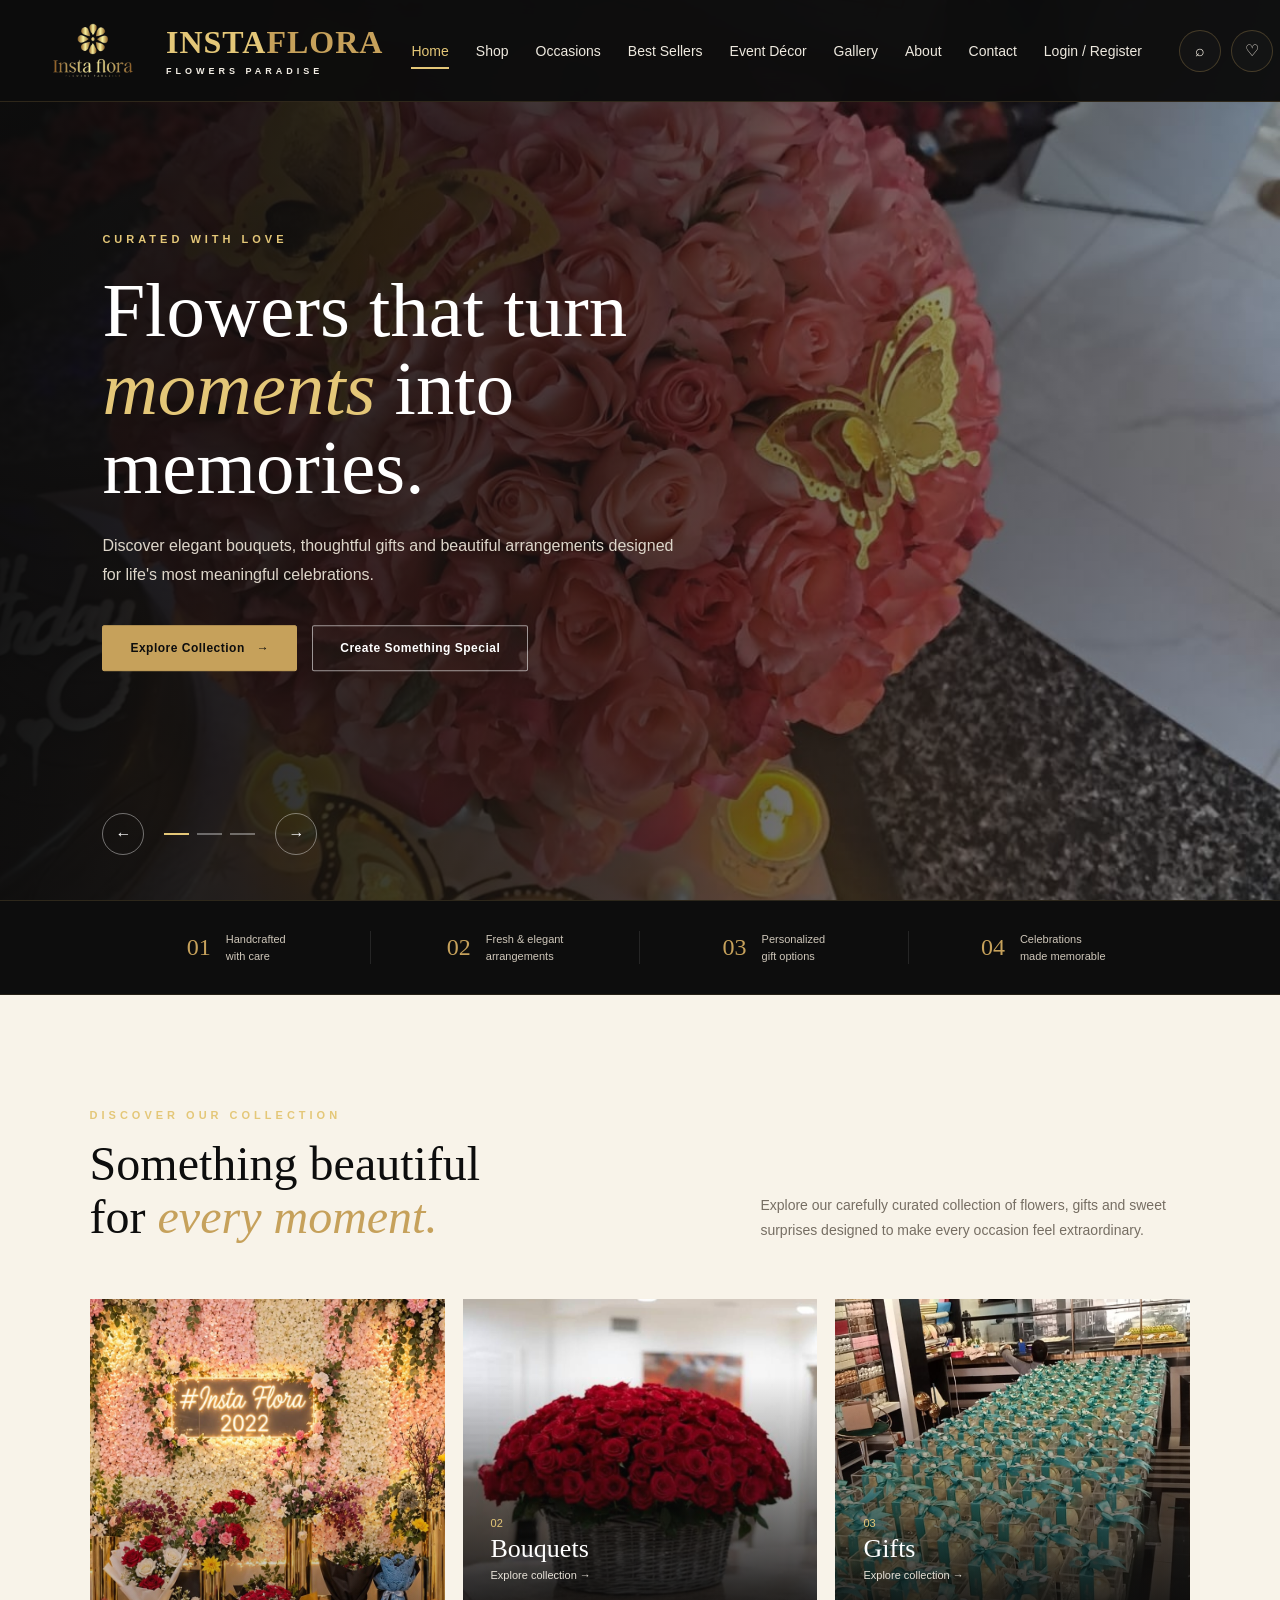
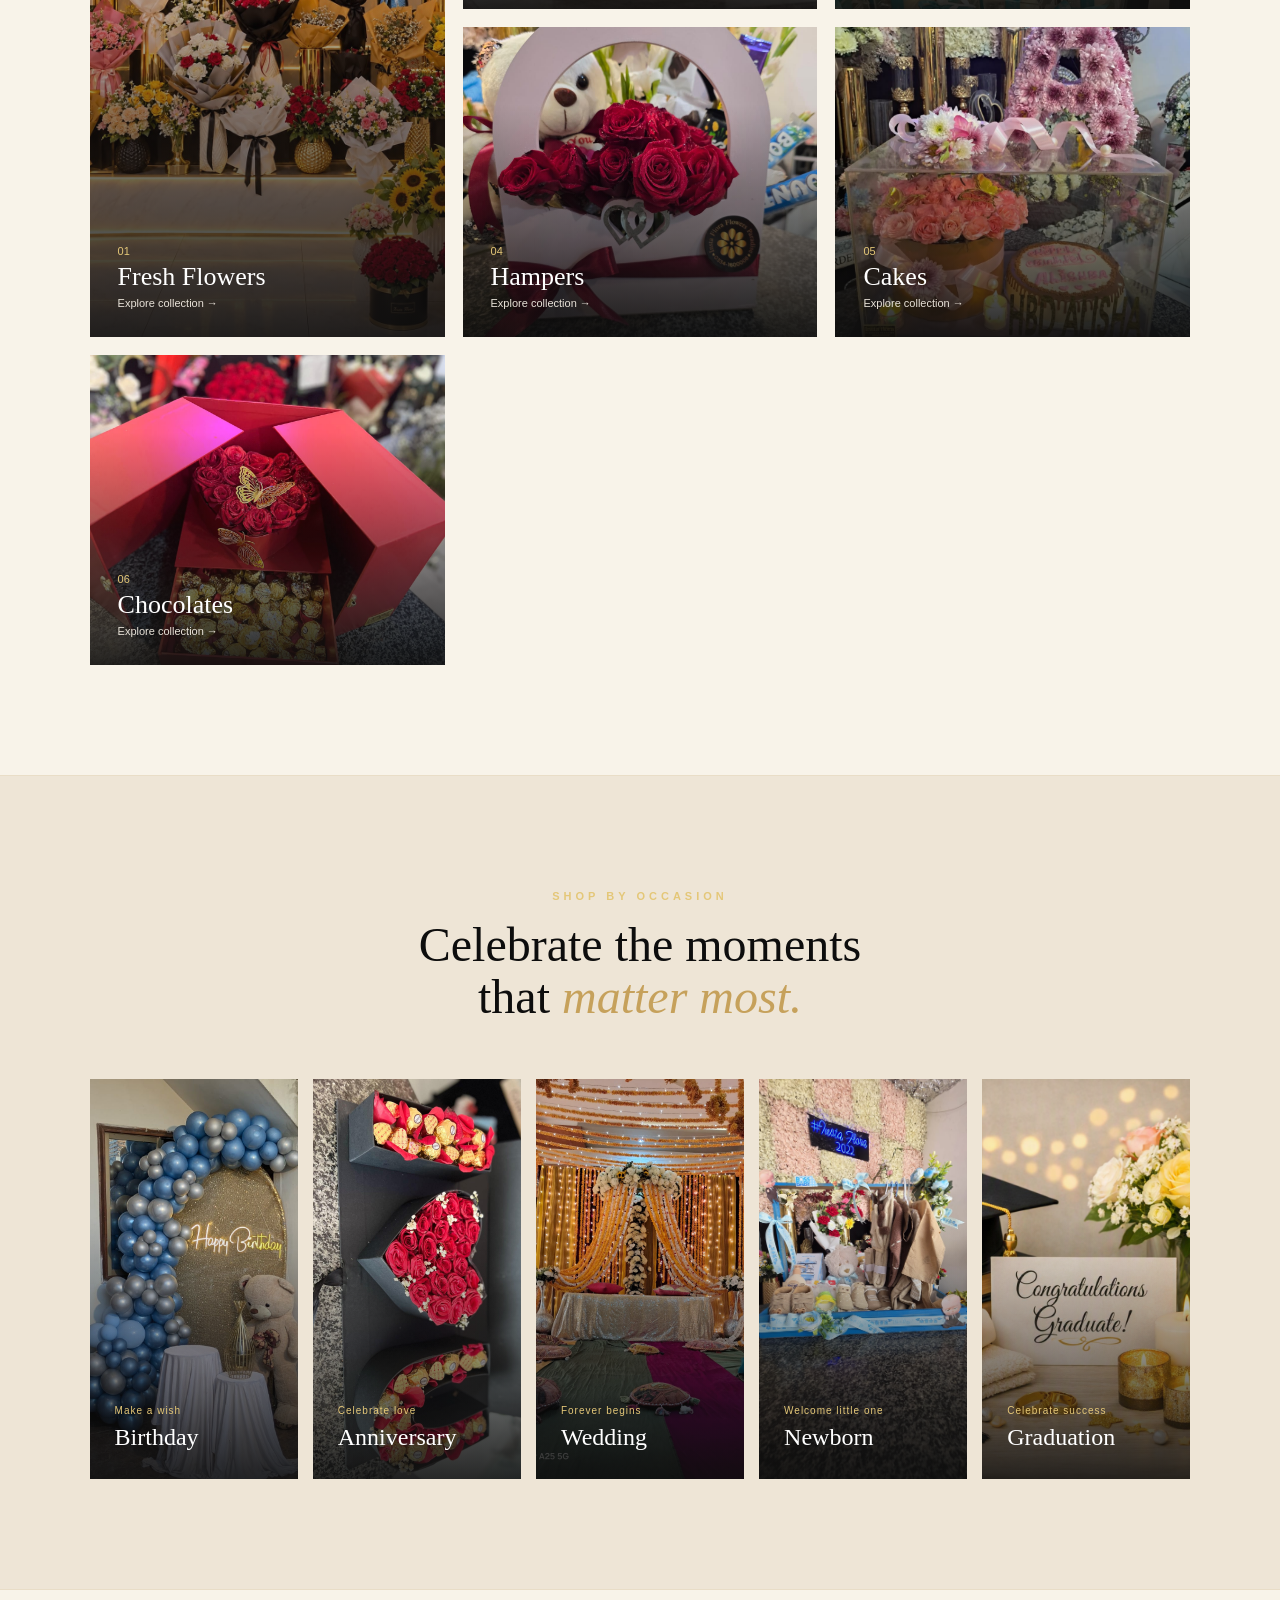
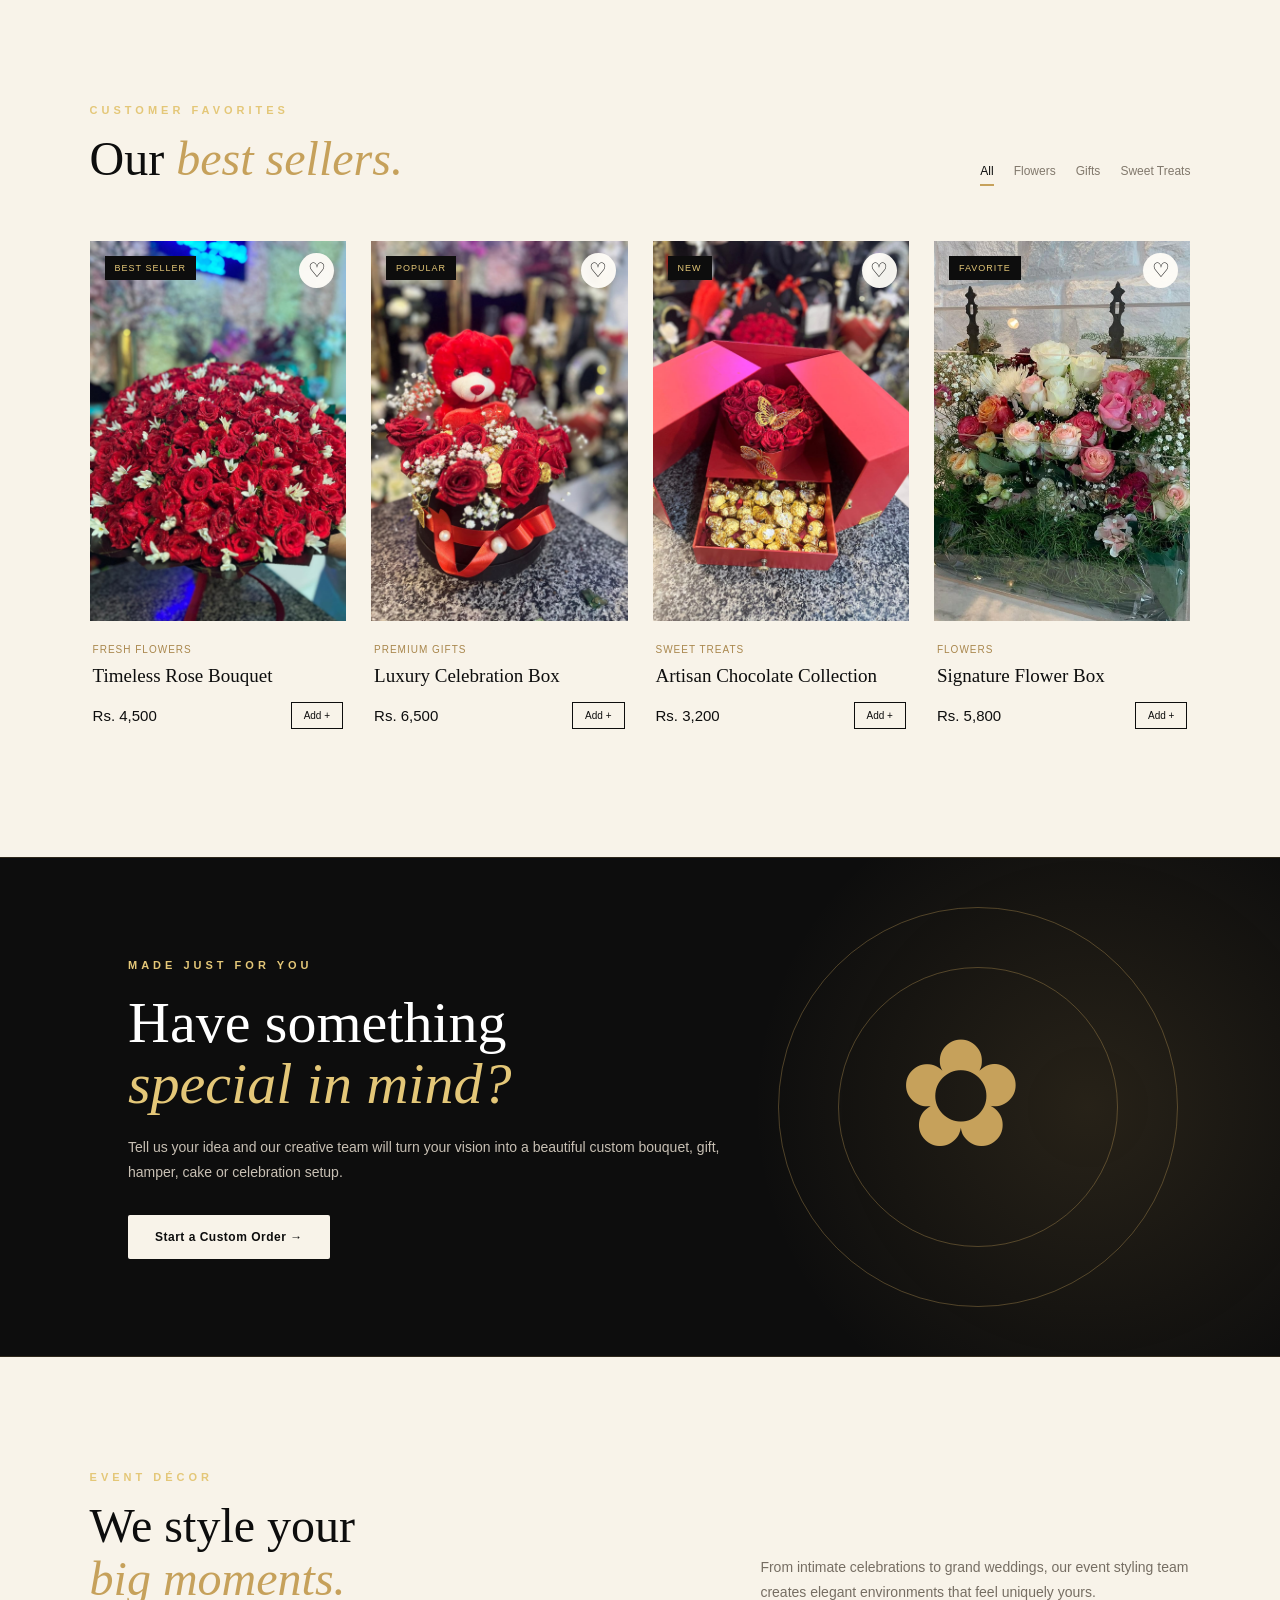
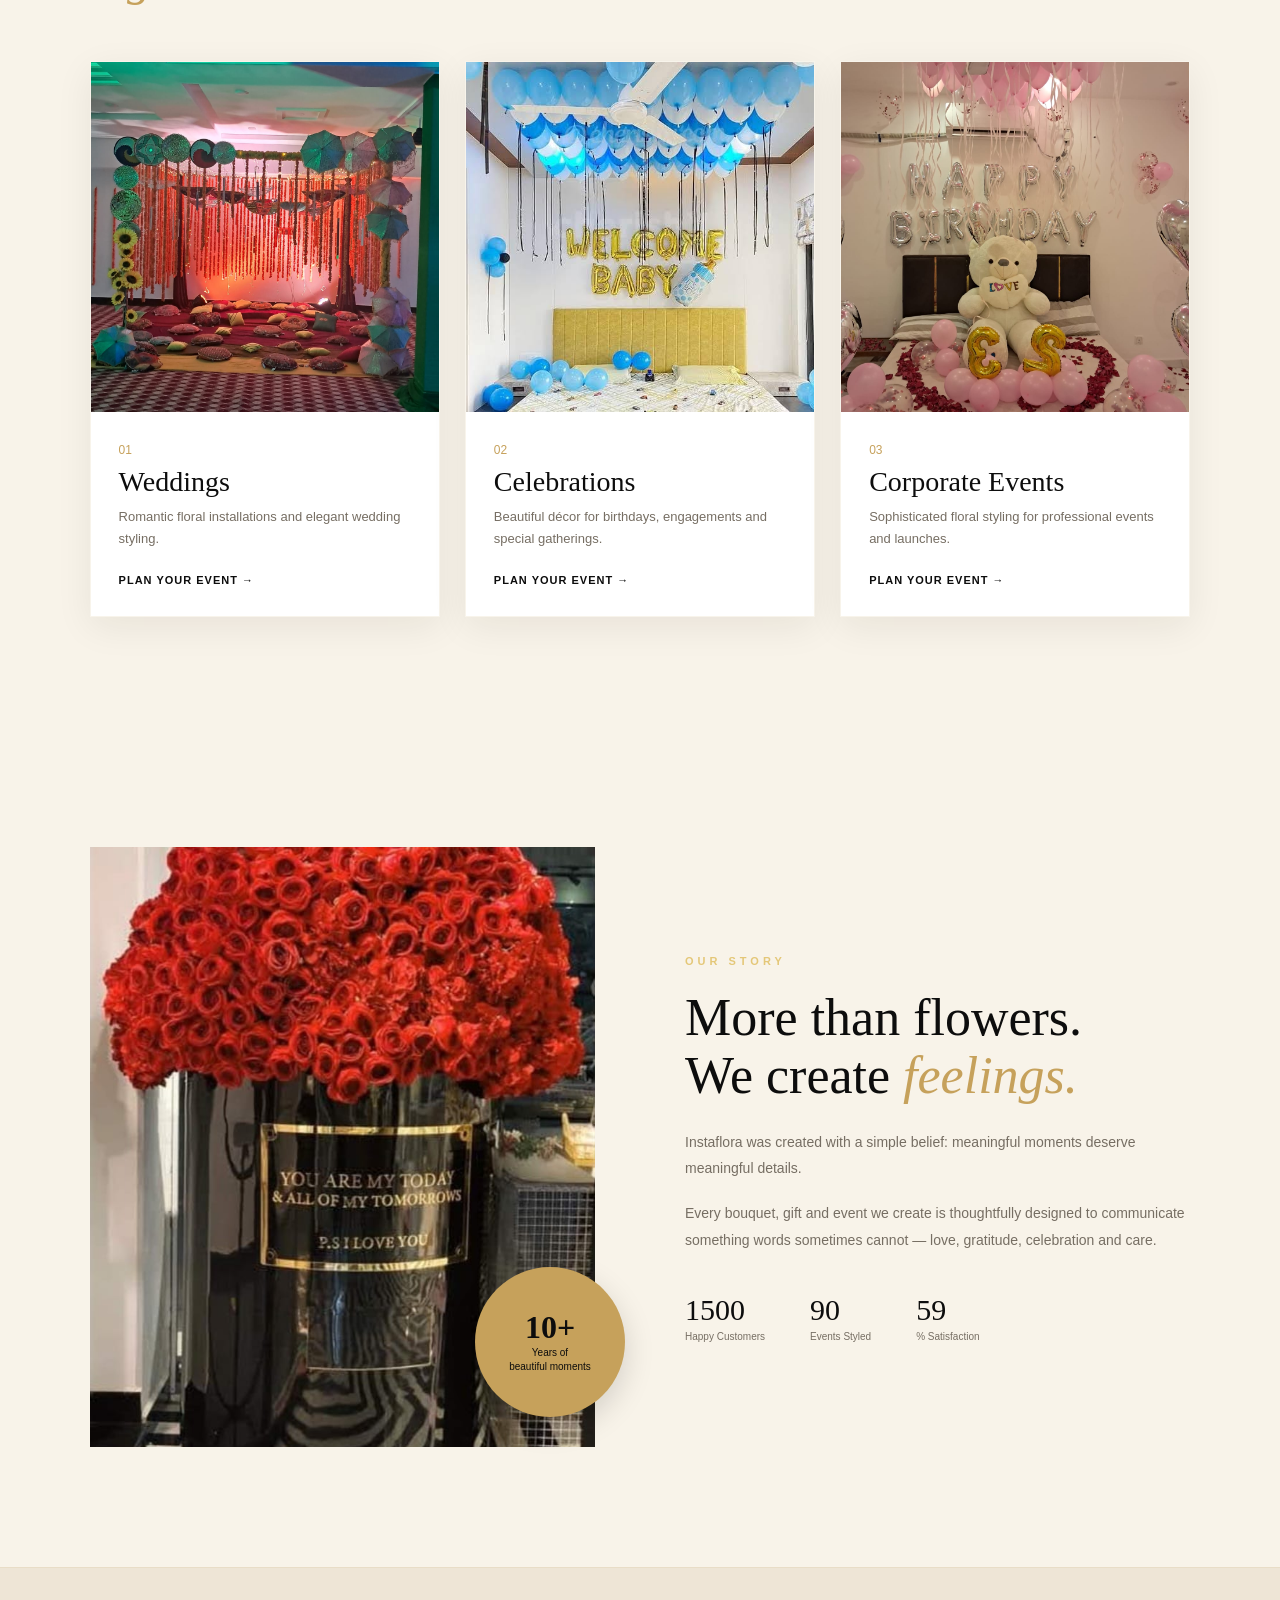
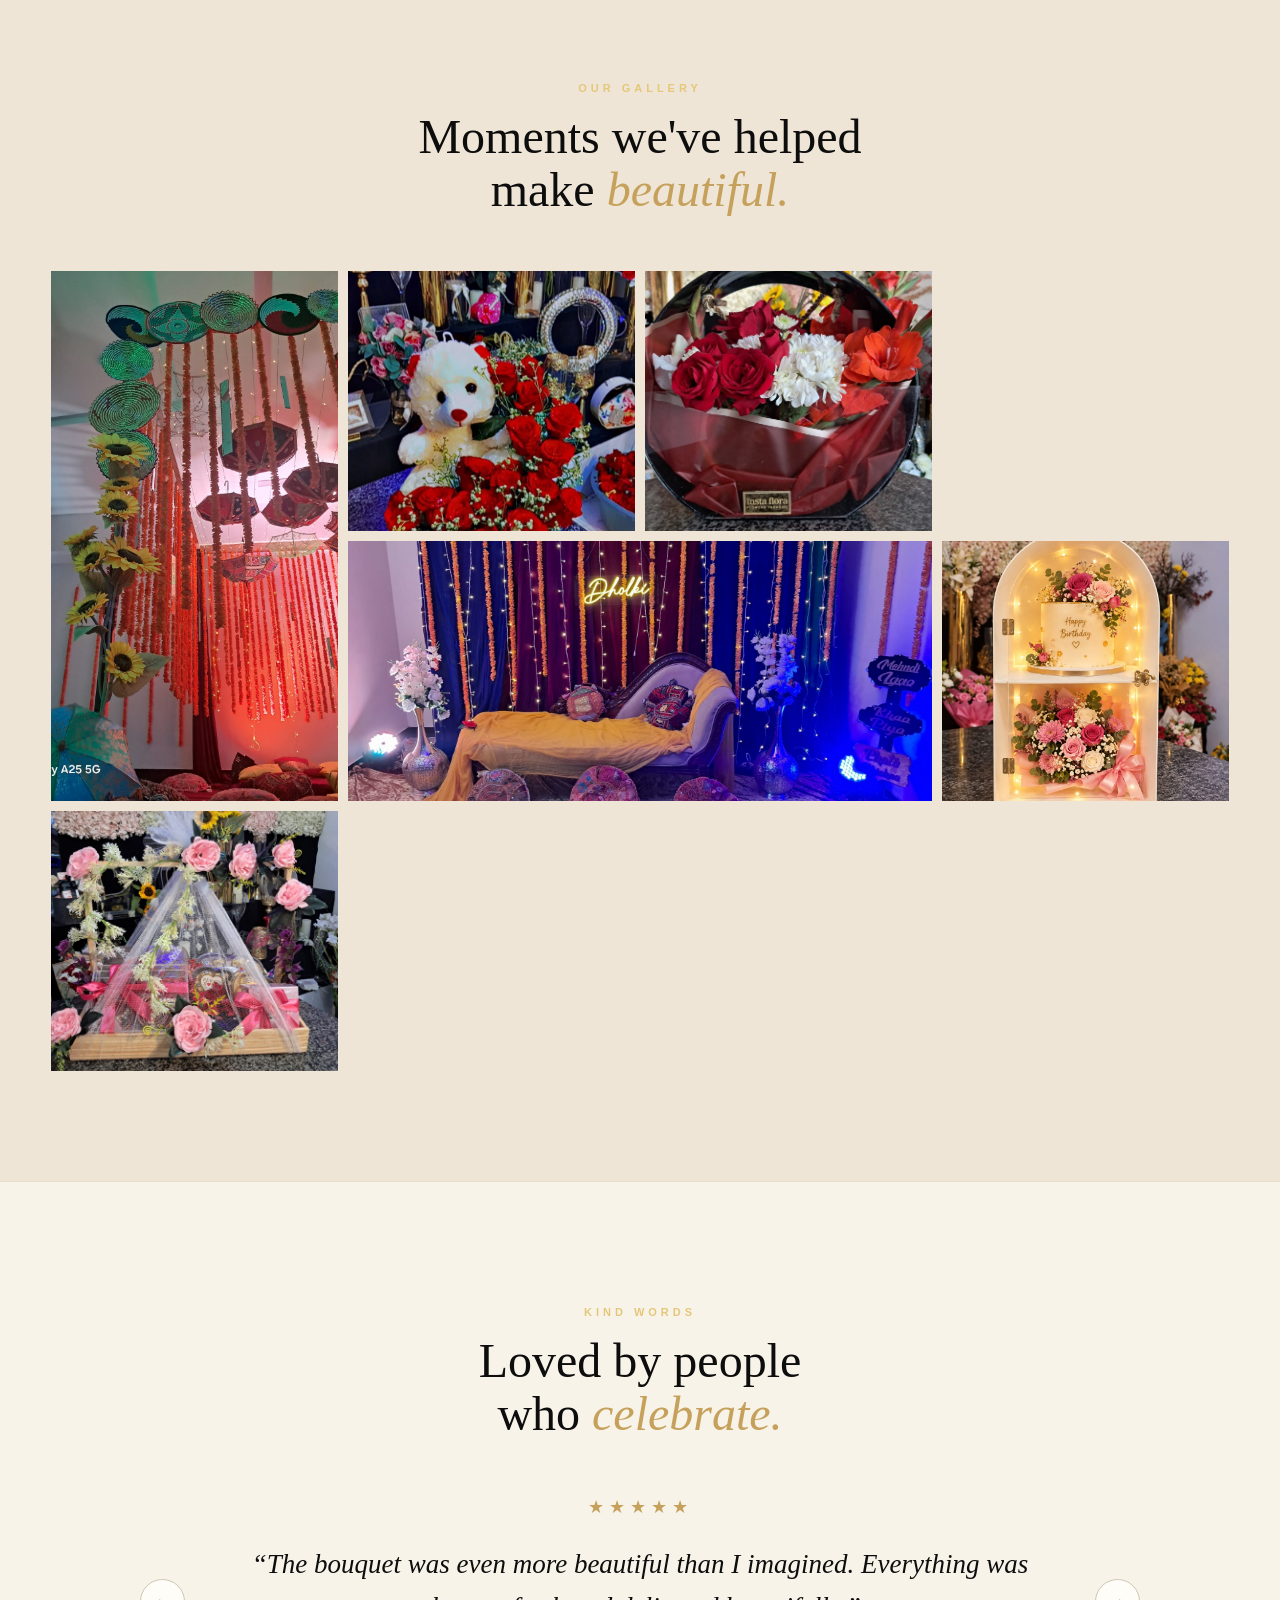
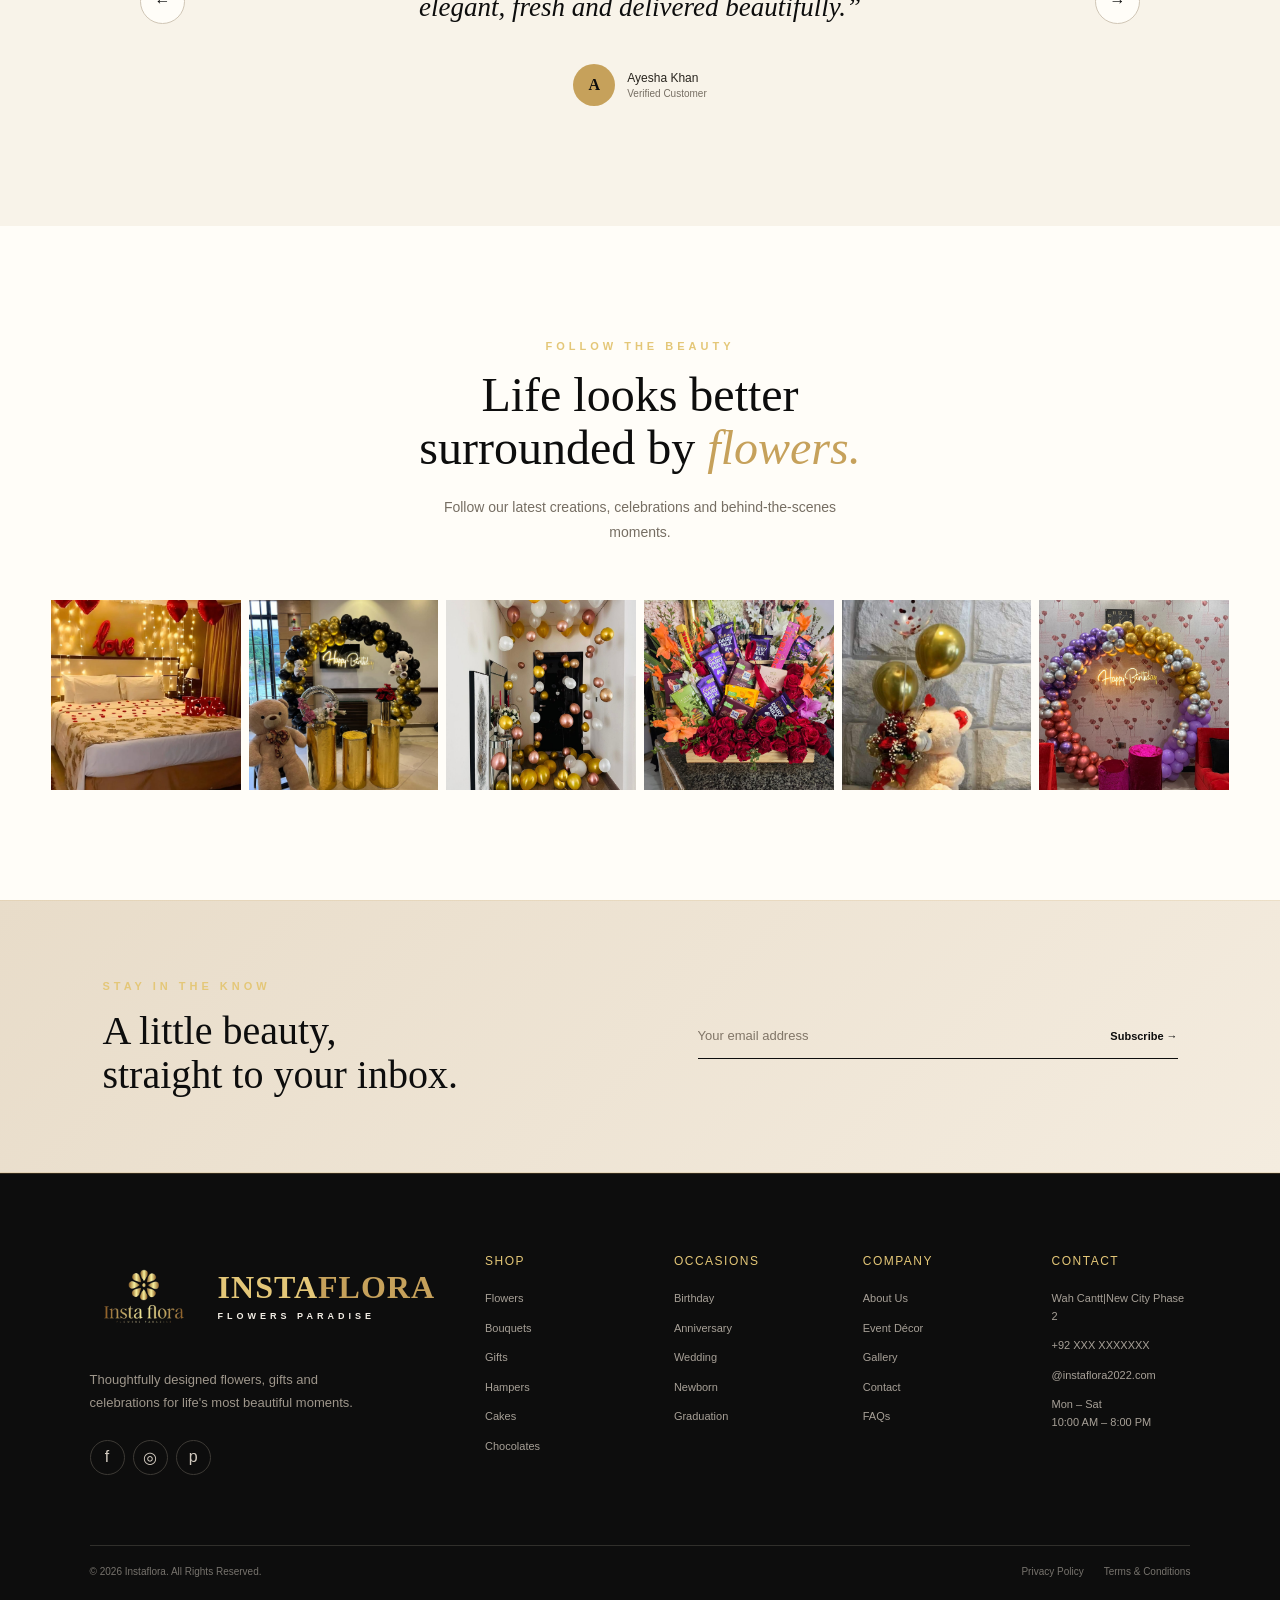
==== commit 0a0c4d85: "Updated Instaflora website" ====
--- a/index.html
+++ b/index.html
@@ -468,7 +468,7 @@
 
         <a href="#" class="category-card large">
 
-            <img src="flowersgardan.jpg" alt="Fresh Flowers">
+            <img src="72.jpeg" alt="Fresh Flowers">
 
             <div class="category-overlay">
 
@@ -485,7 +485,7 @@
 
         <a href="#" class="category-card">
 
-            <img src="bouq.png" alt="Beautiful Bouquets">
+            <img src="4.jpeg" alt="Beautiful Bouquets">
 
             <div class="category-overlay">
 
@@ -502,7 +502,7 @@
 
         <a href="#" class="category-card">
 
-            <img src="gift.png" alt="Premium Gifts">
+            <img src="64.jpeg" alt="Premium Gifts">
 
             <div class="category-overlay">
 
@@ -519,7 +519,7 @@
 
         <a href="#" class="category-card">
 
-            <img src="hamper.jpg" alt="Gift Hampers">
+            <img src="22.jpeg" alt="Gift Hampers">
 
             <div class="category-overlay">
 
@@ -536,7 +536,7 @@
 
         <a href="#" class="category-card">
 
-            <img src="cake.png" alt="Cakes">
+            <img src="16.jpeg" alt="Cakes">
 
             <div class="category-overlay">
 
@@ -553,7 +553,7 @@
 
         <a href="#" class="category-card">
 
-            <img src="chocolate.png" alt="Chocolates">
+            <img src="5.jpeg" alt="Chocolates">
 
             <div class="category-overlay">
 
@@ -597,7 +597,7 @@
 
         <a href="#" class="occasion-card">
 
-            <img src="Birthday.png" alt="Birthday">
+            <img src="50.jpeg" alt="Birthday">
 
             <div>
                 <span>Make a wish</span>
@@ -609,7 +609,7 @@
 
         <a href="#" class="occasion-card">
 
-            <img src="Anniversary.png" alt="Anniversary">
+            <img src="6.jpeg" alt="Anniversary">
 
             <div>
                 <span>Celebrate love</span>
@@ -621,7 +621,7 @@
 
         <a href="#" class="occasion-card">
 
-            <img src="wedding.png" alt="Wedding">
+            <img src="54.jpeg" alt="Wedding">
 
             <div>
                 <span>Forever begins</span>
@@ -633,7 +633,7 @@
 
         <a href="#" class="occasion-card">
 
-            <img src="Newborn.png" alt="Newborn">
+            <img src="73.jpeg" alt="Newborn">
 
             <div>
                 <span>Welcome little one</span>
@@ -720,7 +720,7 @@
                     ♡
                 </button>
 
-                <img src="bouq.png" alt="Elegant Rose Bouquet">
+                <img src="68.jpeg" alt="Elegant Rose Bouquet">
 
             </div>
 
@@ -759,7 +759,7 @@
                     ♡
                 </button>
 
-                <img src="gift.png" alt="Luxury Gift Box">
+                <img src="67.jpeg" alt="Luxury Gift Box">
 
             </div>
 
@@ -798,7 +798,7 @@
                     ♡
                 </button>
 
-                <img src="chocolate.png" alt="Chocolate Gift">
+                <img src="5.jpeg" alt="Chocolate Gift">
 
             </div>
 
@@ -837,7 +837,7 @@
                     ♡
                 </button>
 
-                <img src="flowers.png" alt="Luxury Flower Box">
+                <img src="1.jpeg" alt="Luxury Flower Box">
 
             </div>
 
@@ -946,7 +946,7 @@
 
         <div class="event-card">
 
-            <img src="wedding.png" alt="Wedding Decoration">
+            <img src="52.jpeg" alt="Wedding Decoration">
 
             <div class="event-info">
 
@@ -970,7 +970,7 @@
 
         <div class="event-card">
 
-            <img src="Newborn.png" alt="Celebration Decoration">
+            <img src="32.jpeg" alt="Celebration Decoration">
 
             <div class="event-info">
 
@@ -994,7 +994,7 @@
 
         <div class="event-card">
 
-            <img src="eventdec.png" alt="Corporate Event Decoration">
+            <img src="33.jpeg" alt="Corporate Event Decoration">
 
             <div class="event-info">
 
@@ -1031,7 +1031,7 @@
 
         <div class="story-image-main">
 
-            <img src="flowersgardan.jpg"
+            <img src="12.jpeg"
                  alt="Instaflora flowers">
 
         </div>
@@ -1126,27 +1126,27 @@
     <div class="gallery-grid">
 
         <div class="gallery-item tall">
-            <img src="eventdec.png" alt="Floral arrangement">
+            <img src="51.jpeg" alt="Floral arrangement">
         </div>
 
         <div class="gallery-item">
-            <img src="gift.png" alt="Gift arrangement">
+            <img src="70.jpeg" alt="Gift arrangement">
         </div>
 
         <div class="gallery-item">
-            <img src="flowersgardan.jpg" alt="Event flowers">
+            <img src="11.jpeg" alt="Event flowers">
         </div>
 
         <div class="gallery-item wide">
-            <img src="wedding.png" alt="Wedding décor">
+            <img src="56.jpeg" alt="Wedding décor">
         </div>
 
         <div class="gallery-item">
-            <img src="bouquets.jpg" alt="Bouquet">
+            <img src="71.jpeg" alt="Bouquet">
         </div>
 
         <div class="gallery-item">
-            <img src="gifts.png" alt="Celebration décor">
+            <img src="7.jpeg" alt="Celebration décor">
         </div>
 
     </div>
@@ -1303,27 +1303,27 @@
     <div class="social-grid">
 
         <div>
-            <img src="bouquets.jpg" alt="">
+            <img src="34.jpeg" alt="">
         </div>
 
         <div>
-            <img src="flowers.png" alt="">
+            <img src="35.jpeg" alt="">
         </div>
 
         <div>
-            <img src="gift.png" alt="">
+            <img src="39.jpeg" alt="">
         </div>
 
         <div>
-            <img src="eventdec.png" alt="">
+            <img src="17.jpeg" alt="">
         </div>
 
         <div>
-            <img src="gradu.png" alt="">
+            <img src="27.jpeg" alt="">
         </div>
 
         <div>
-            <img src="Birthday.png" alt="">
+            <img src="30.jpeg" alt="">
         </div>
 
     </div>
--- a/index.css
+++ b/index.css
@@ -436,7 +436,7 @@
             rgba(20,20,20,.72),
             rgba(20,20,20,.18)
         ),
-        url("flowersgardan.jpg")
+        url("14.jpeg")
         center/cover no-repeat;
 }
 
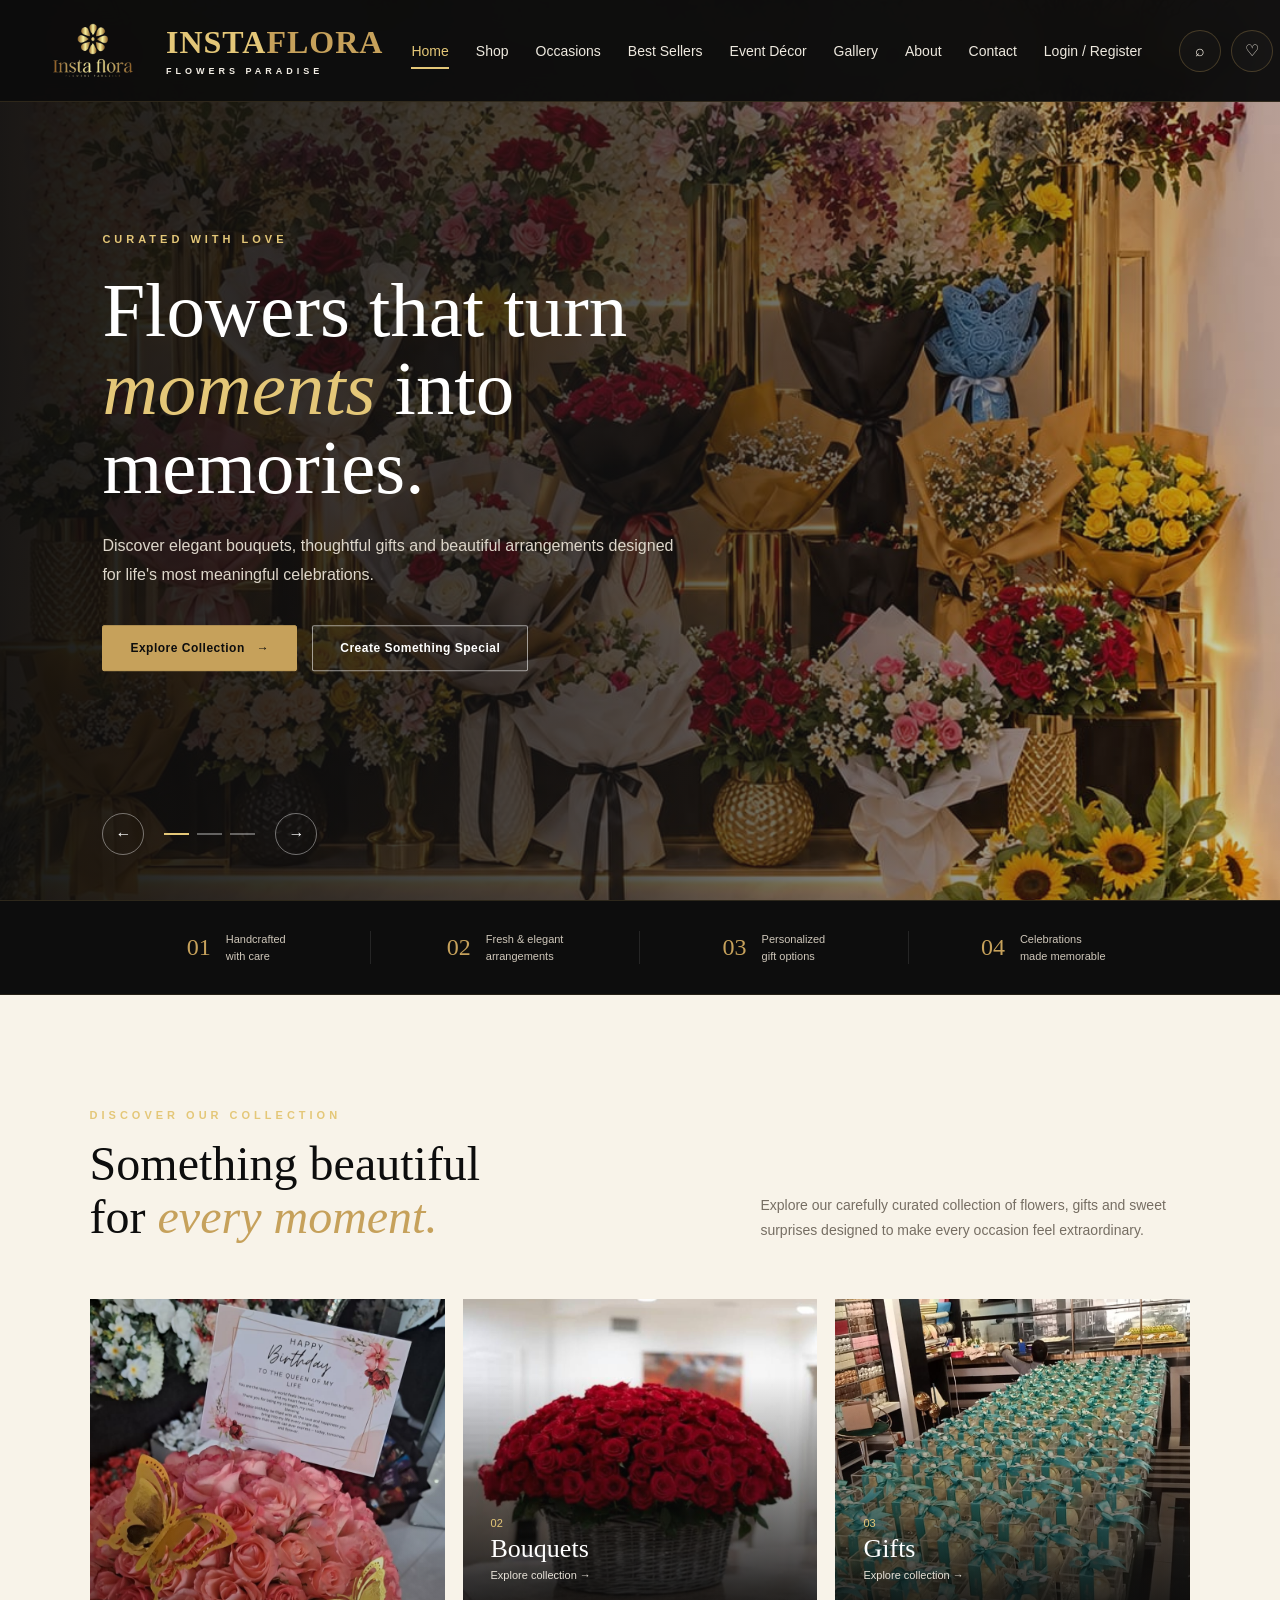
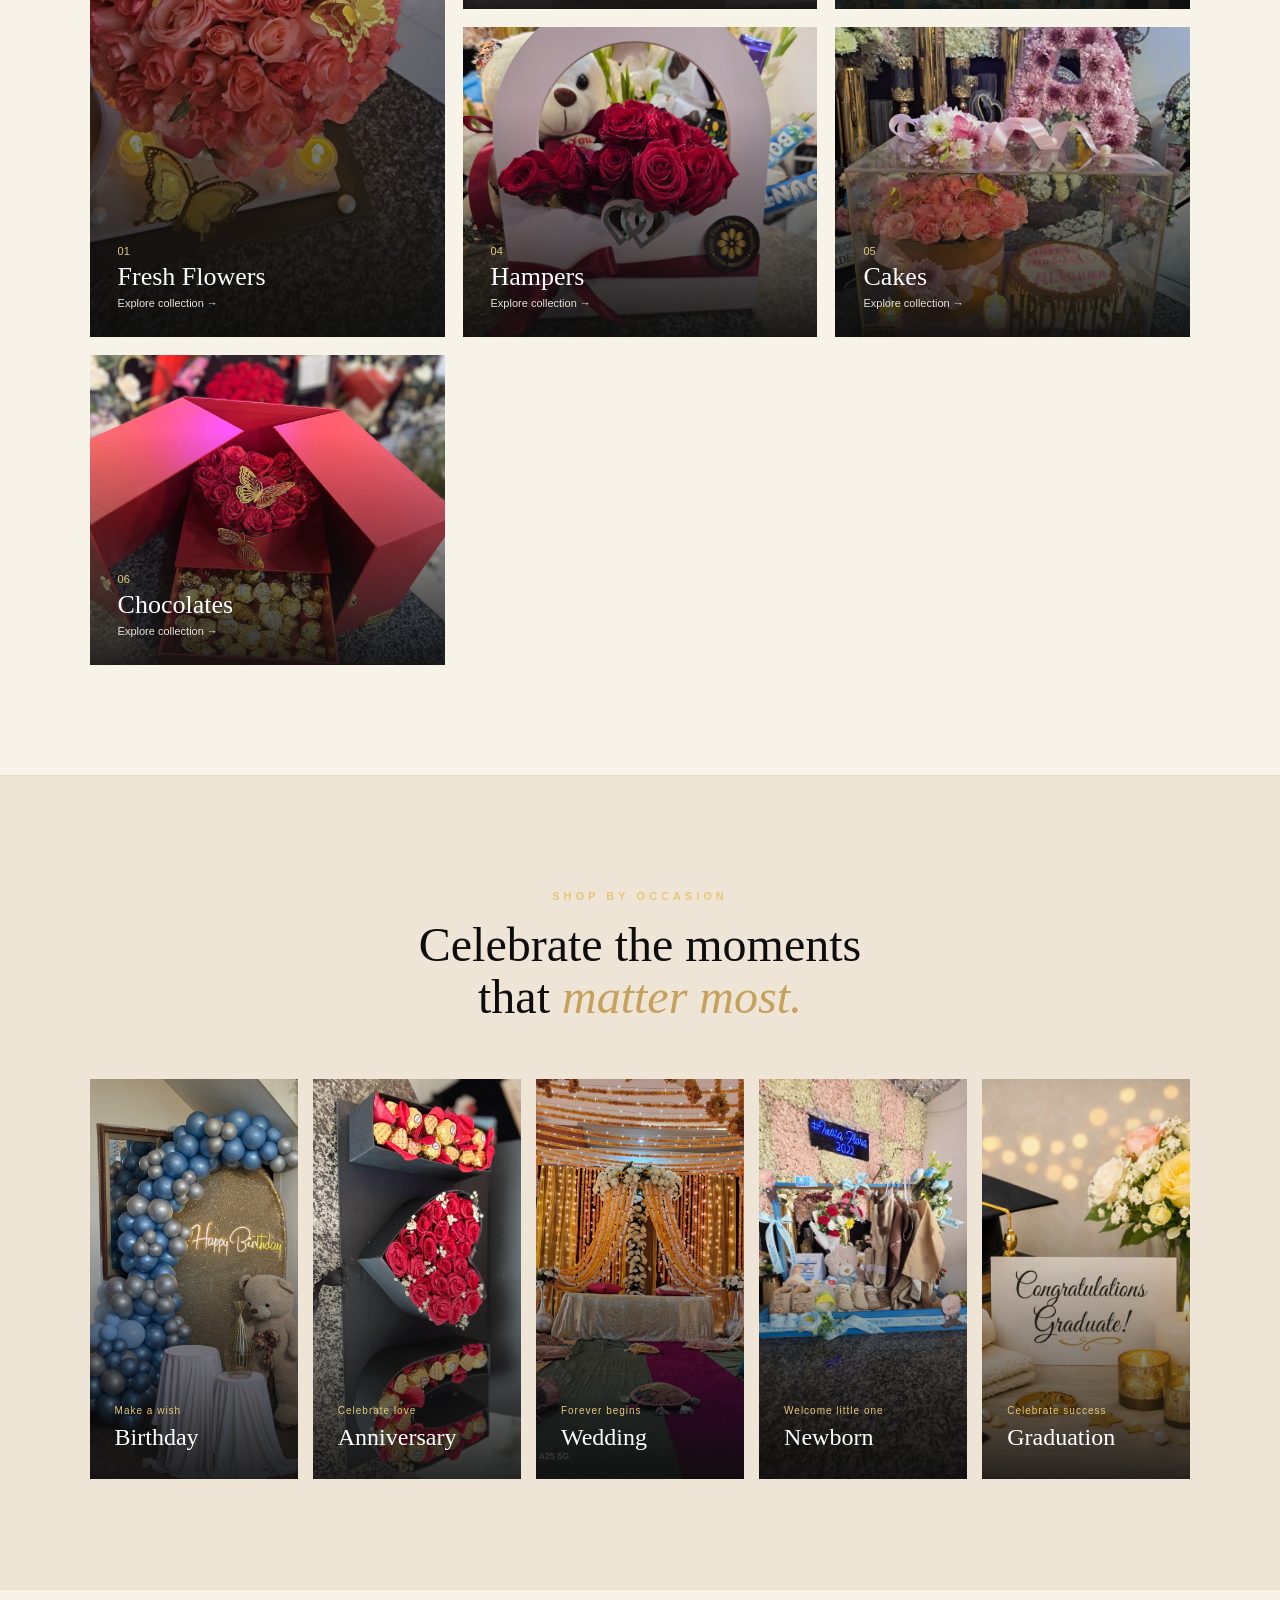
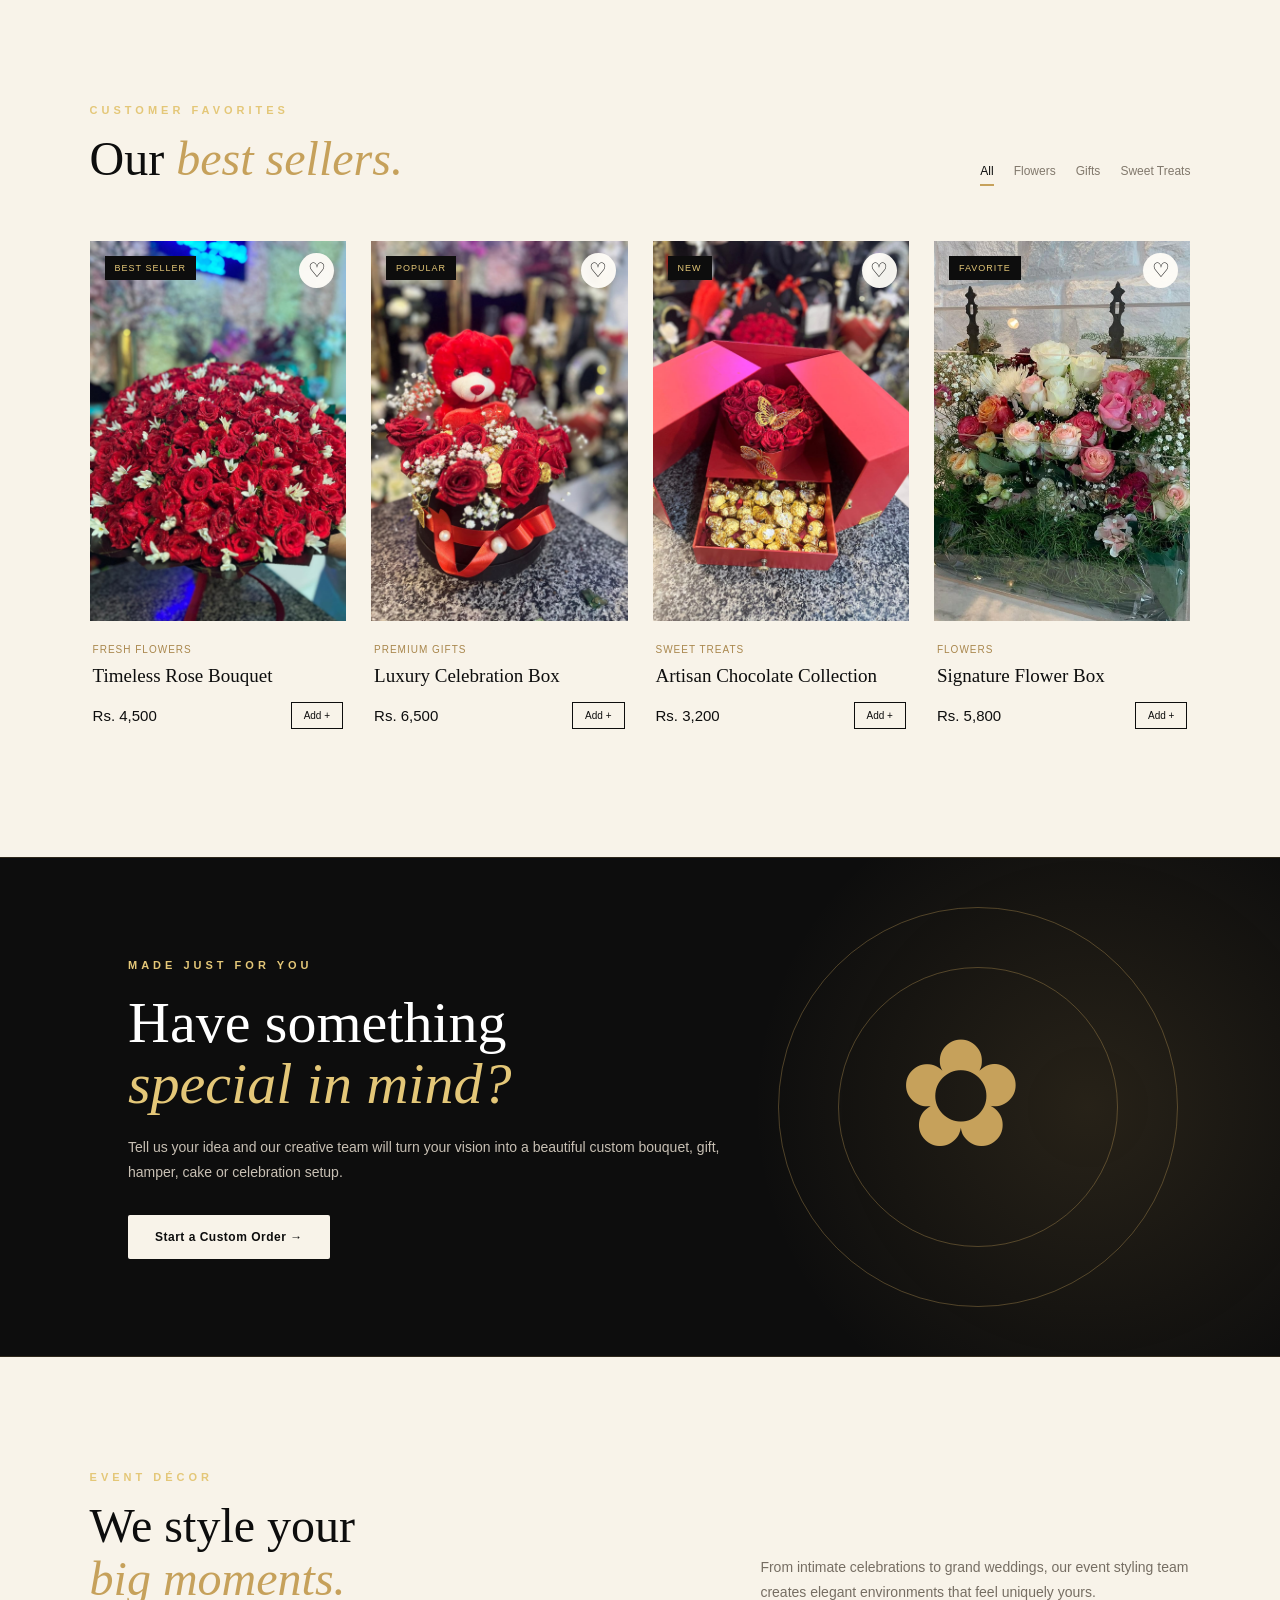
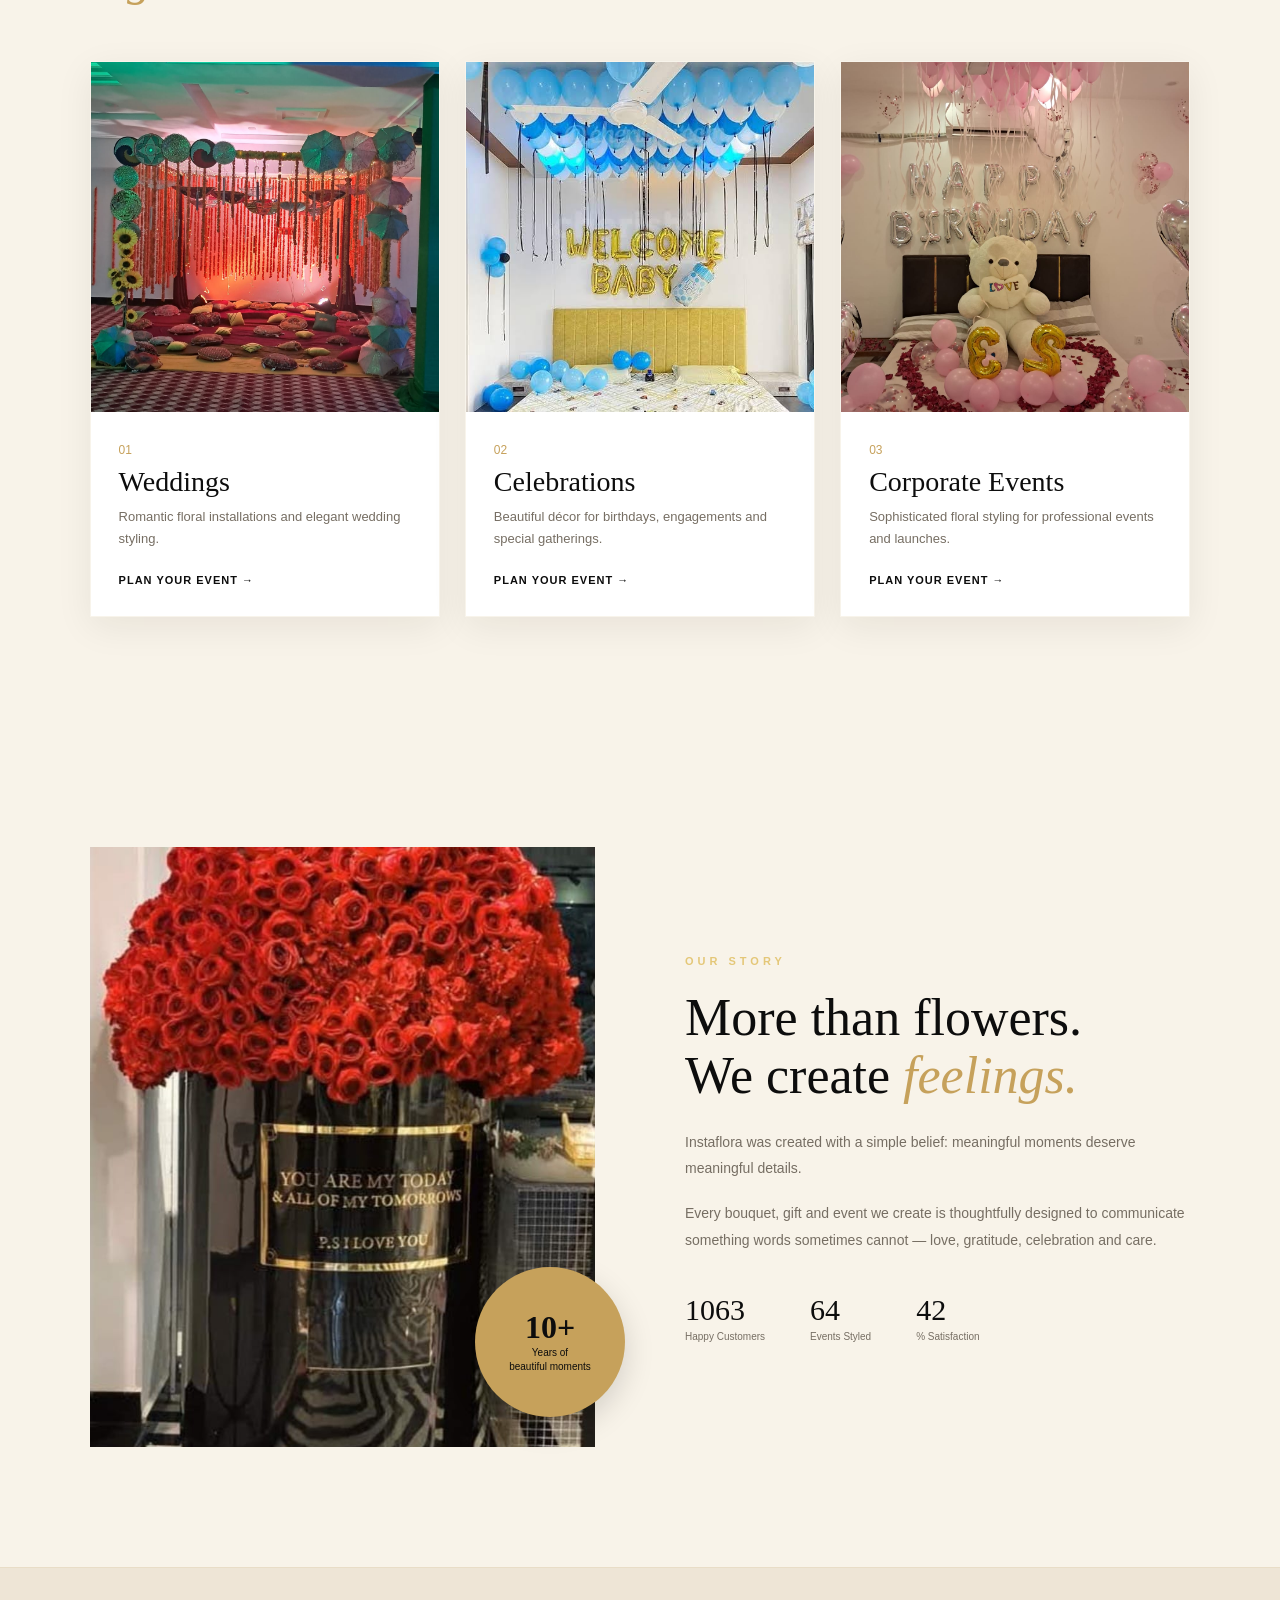
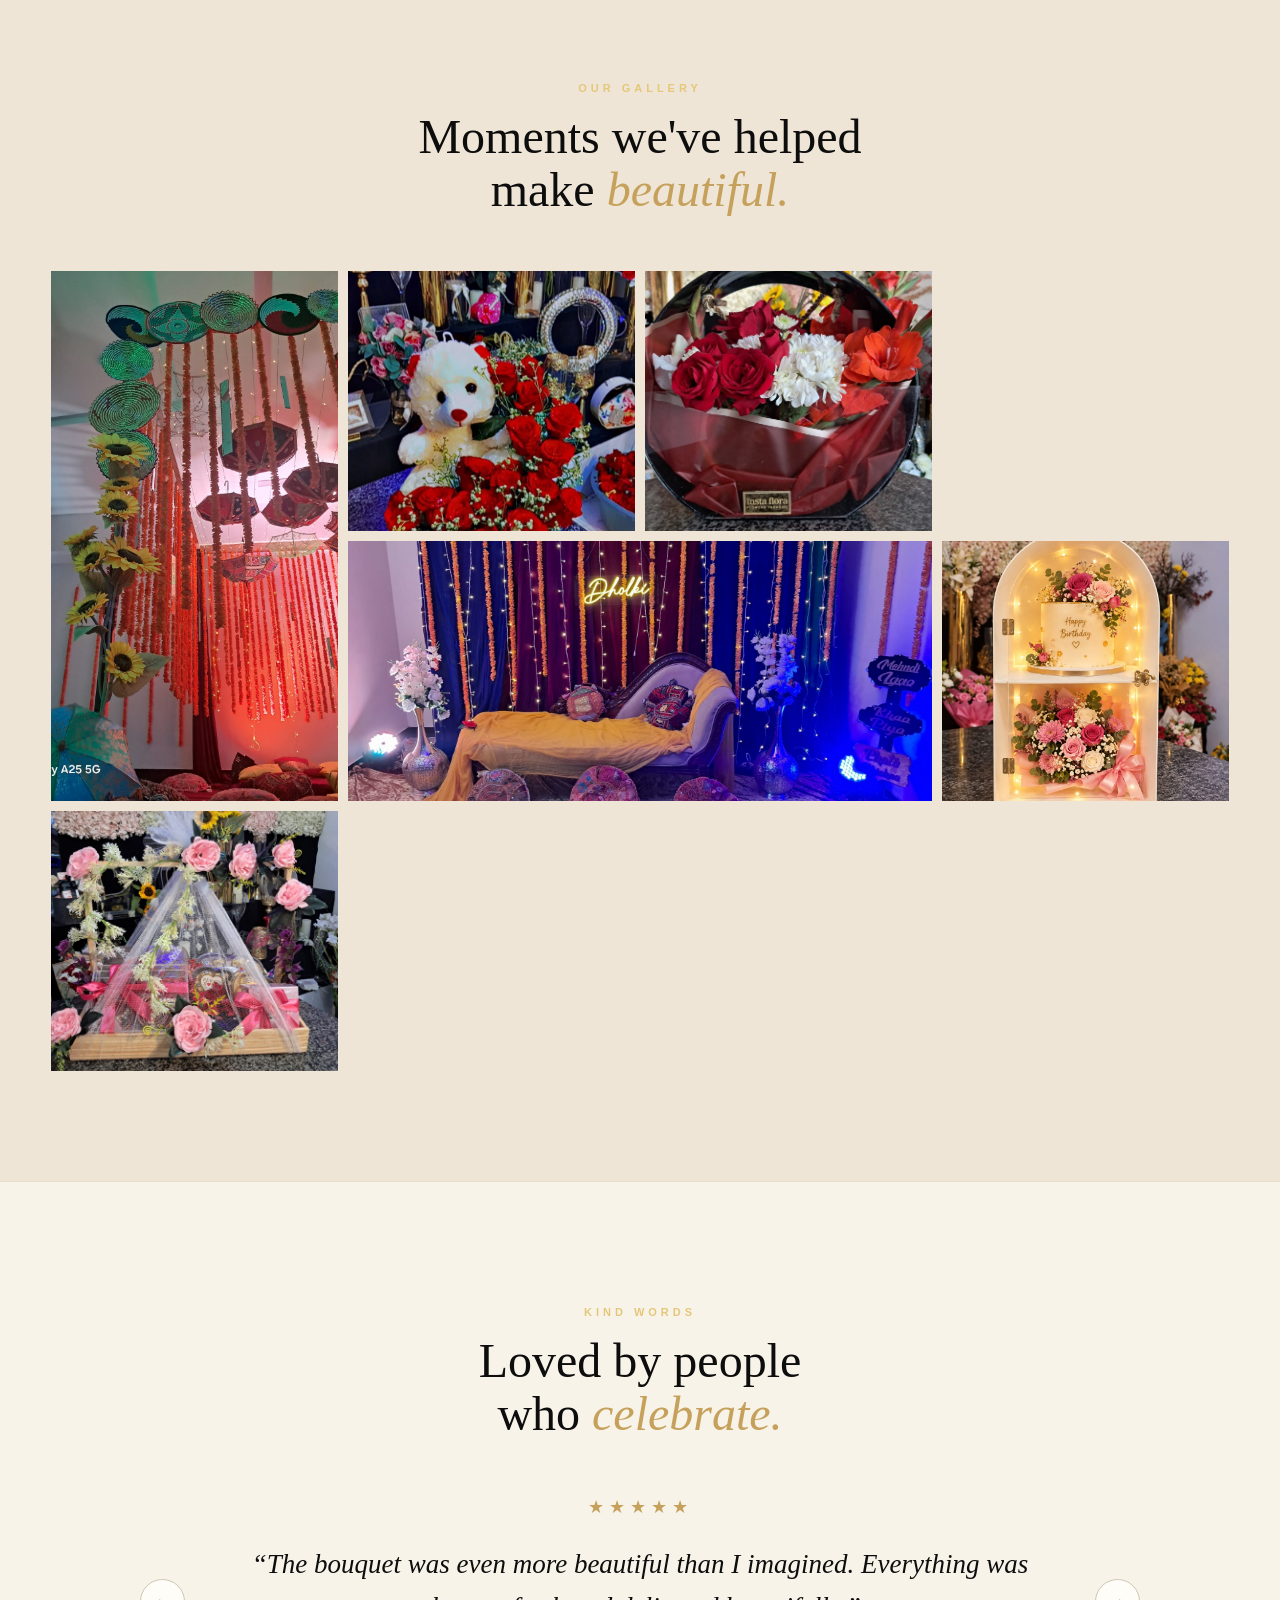
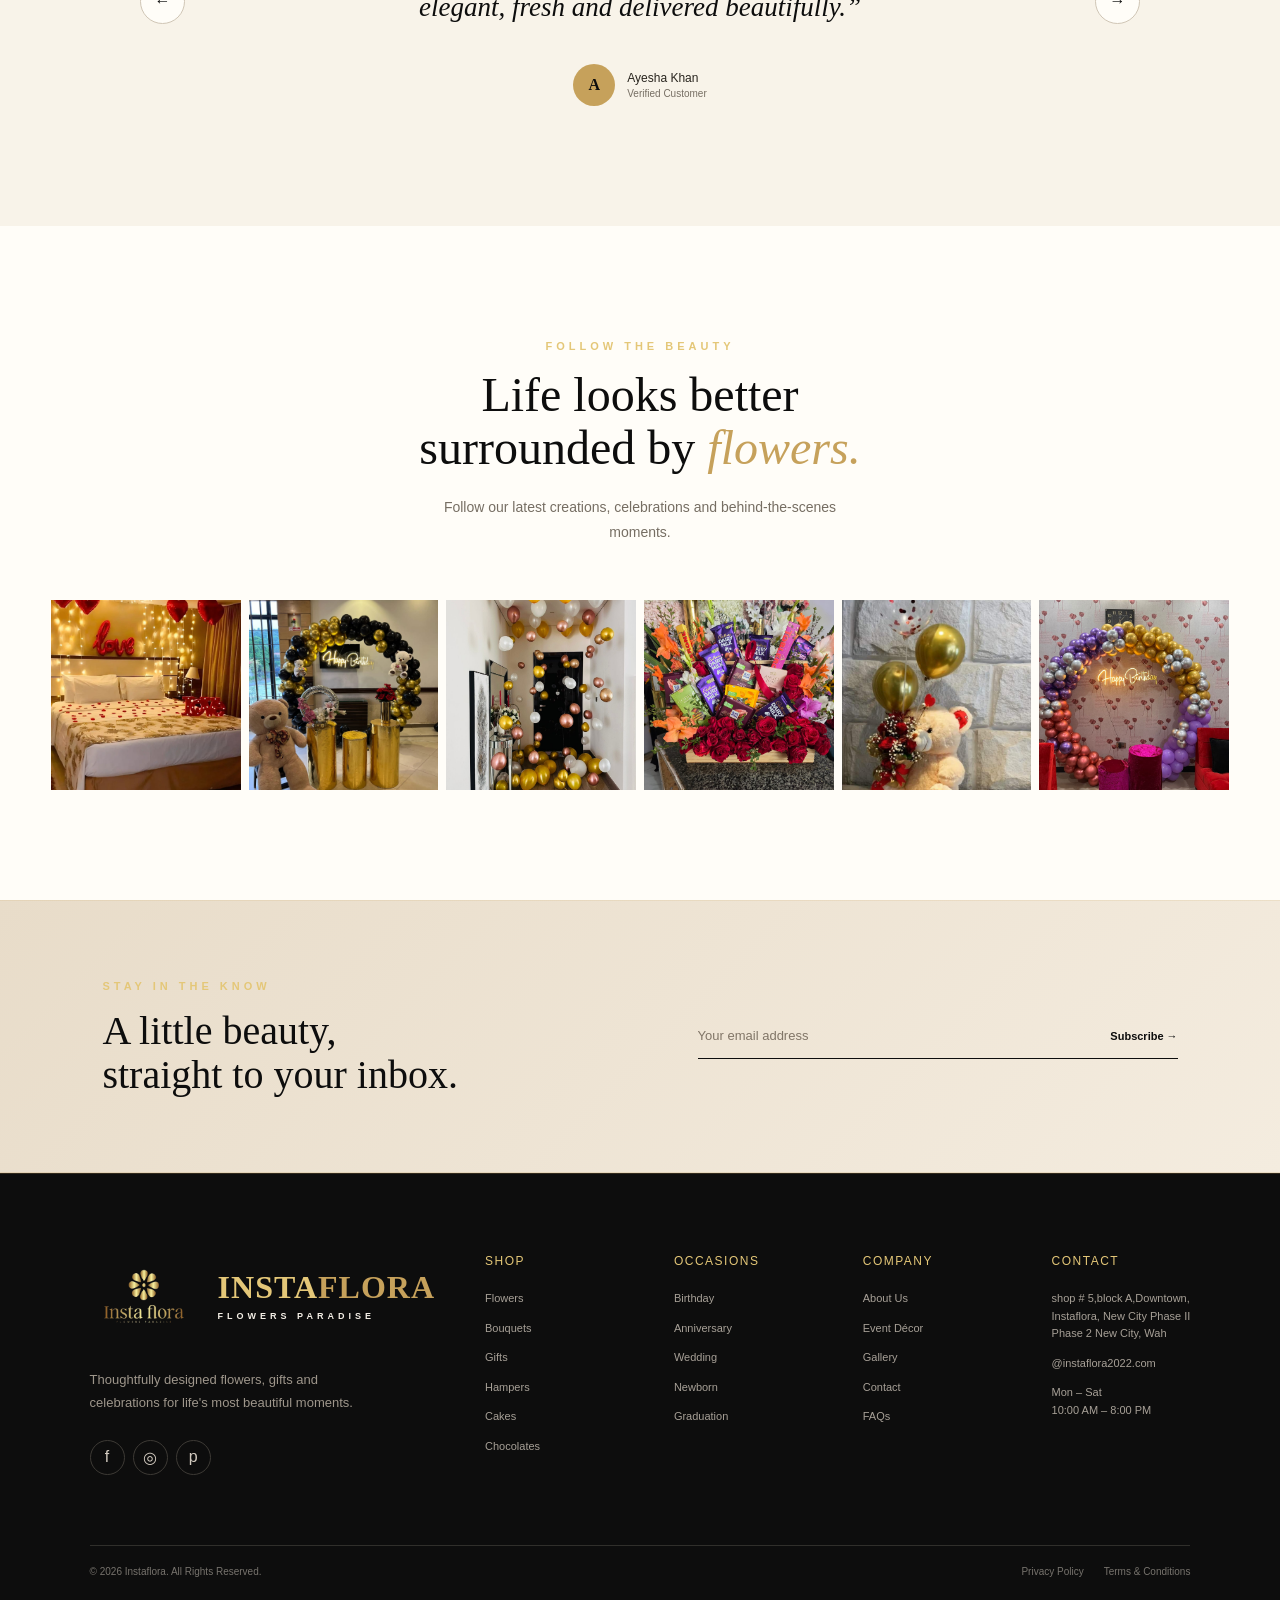
==== commit 4069d3b7: "Updated Instaflora website" ====
--- a/index.html
+++ b/index.html
@@ -468,7 +468,7 @@
 
         <a href="#" class="category-card large">
 
-            <img src="72.jpeg" alt="Fresh Flowers">
+            <img src="14.jpeg" alt="Fresh Flowers">
 
             <div class="category-overlay">
 
@@ -1456,11 +1456,7 @@
             <h4>Contact</h4>
 
             <p>
-                Wah Cantt|New City Phase 2
-            </p>
-
-            <p>
-                +92 XXX XXXXXXX
+                shop # 5,block A,Downtown, Instaflora, New City Phase II Phase 2 New City, Wah
             </p>
 
             <p>
--- a/index.css
+++ b/index.css
@@ -436,7 +436,7 @@
             rgba(20,20,20,.72),
             rgba(20,20,20,.18)
         ),
-        url("14.jpeg")
+        url("72.jpeg")
         center/cover no-repeat;
 }
 
